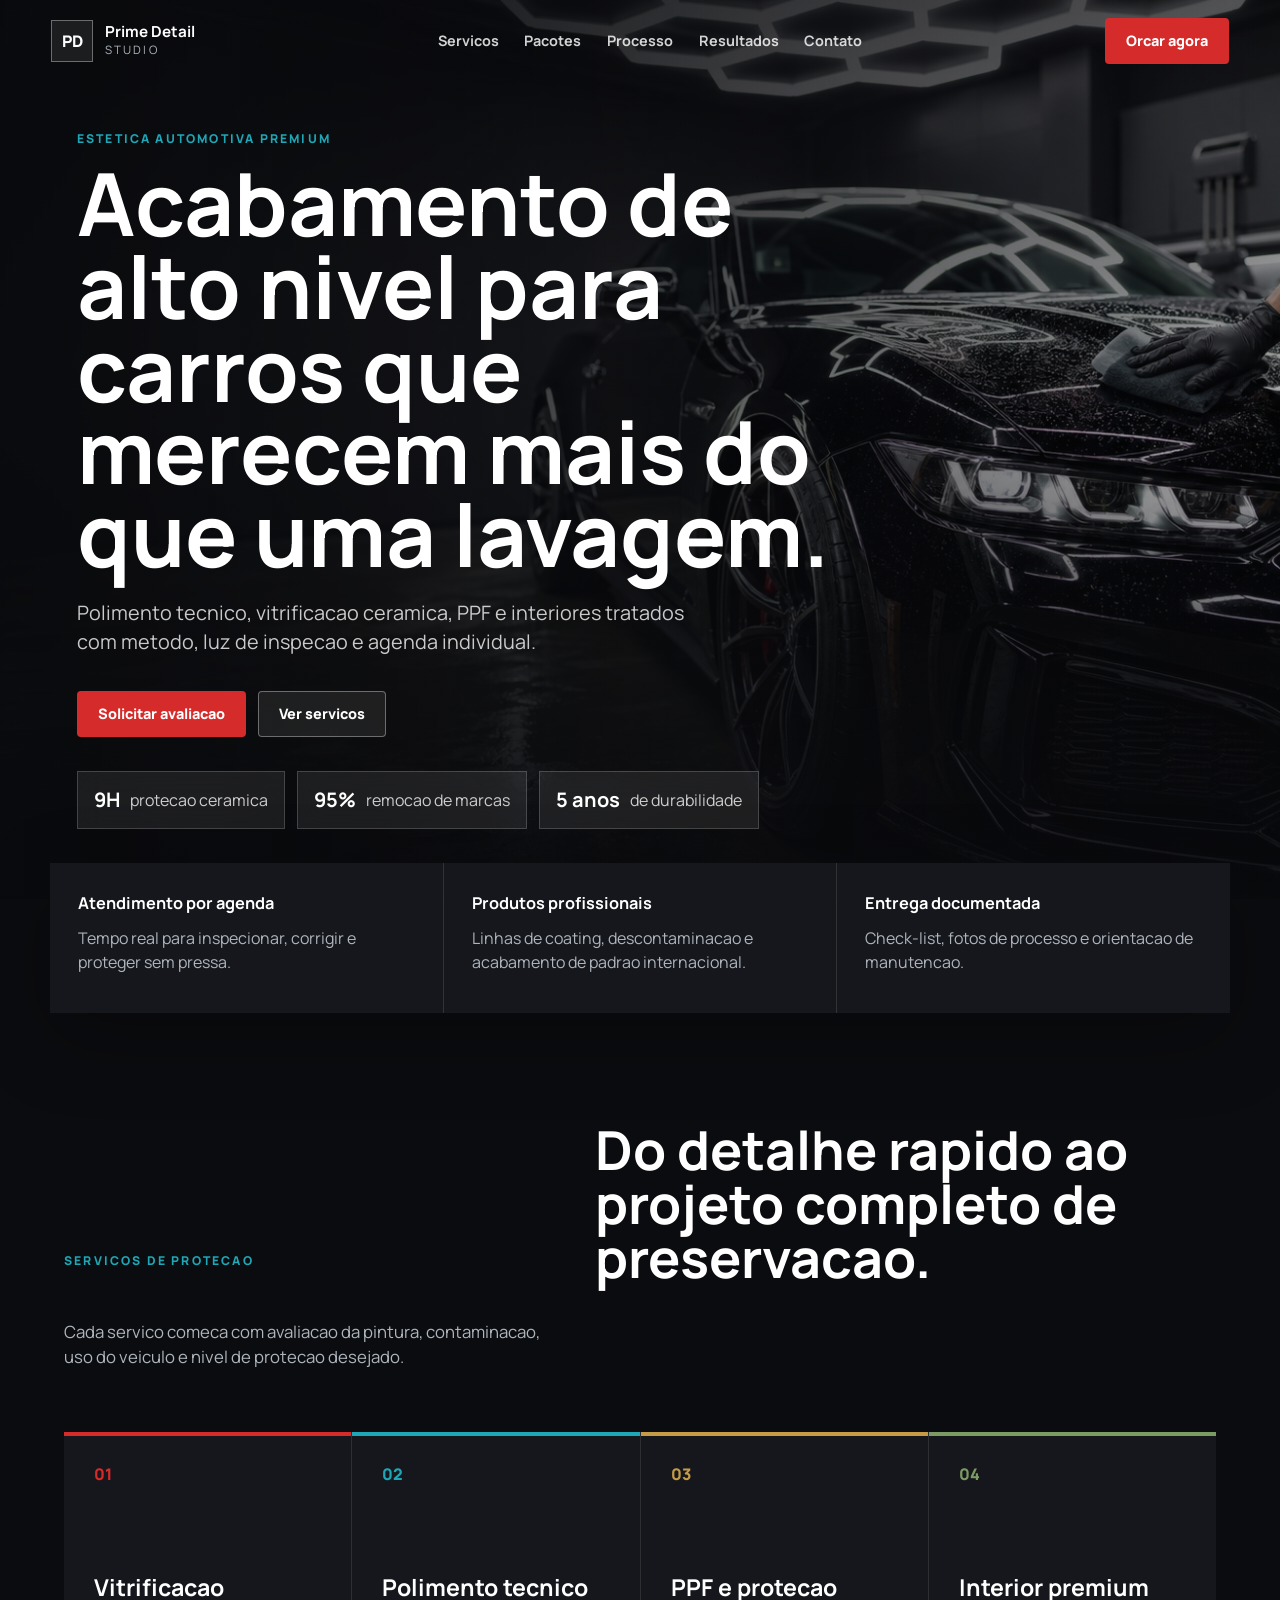
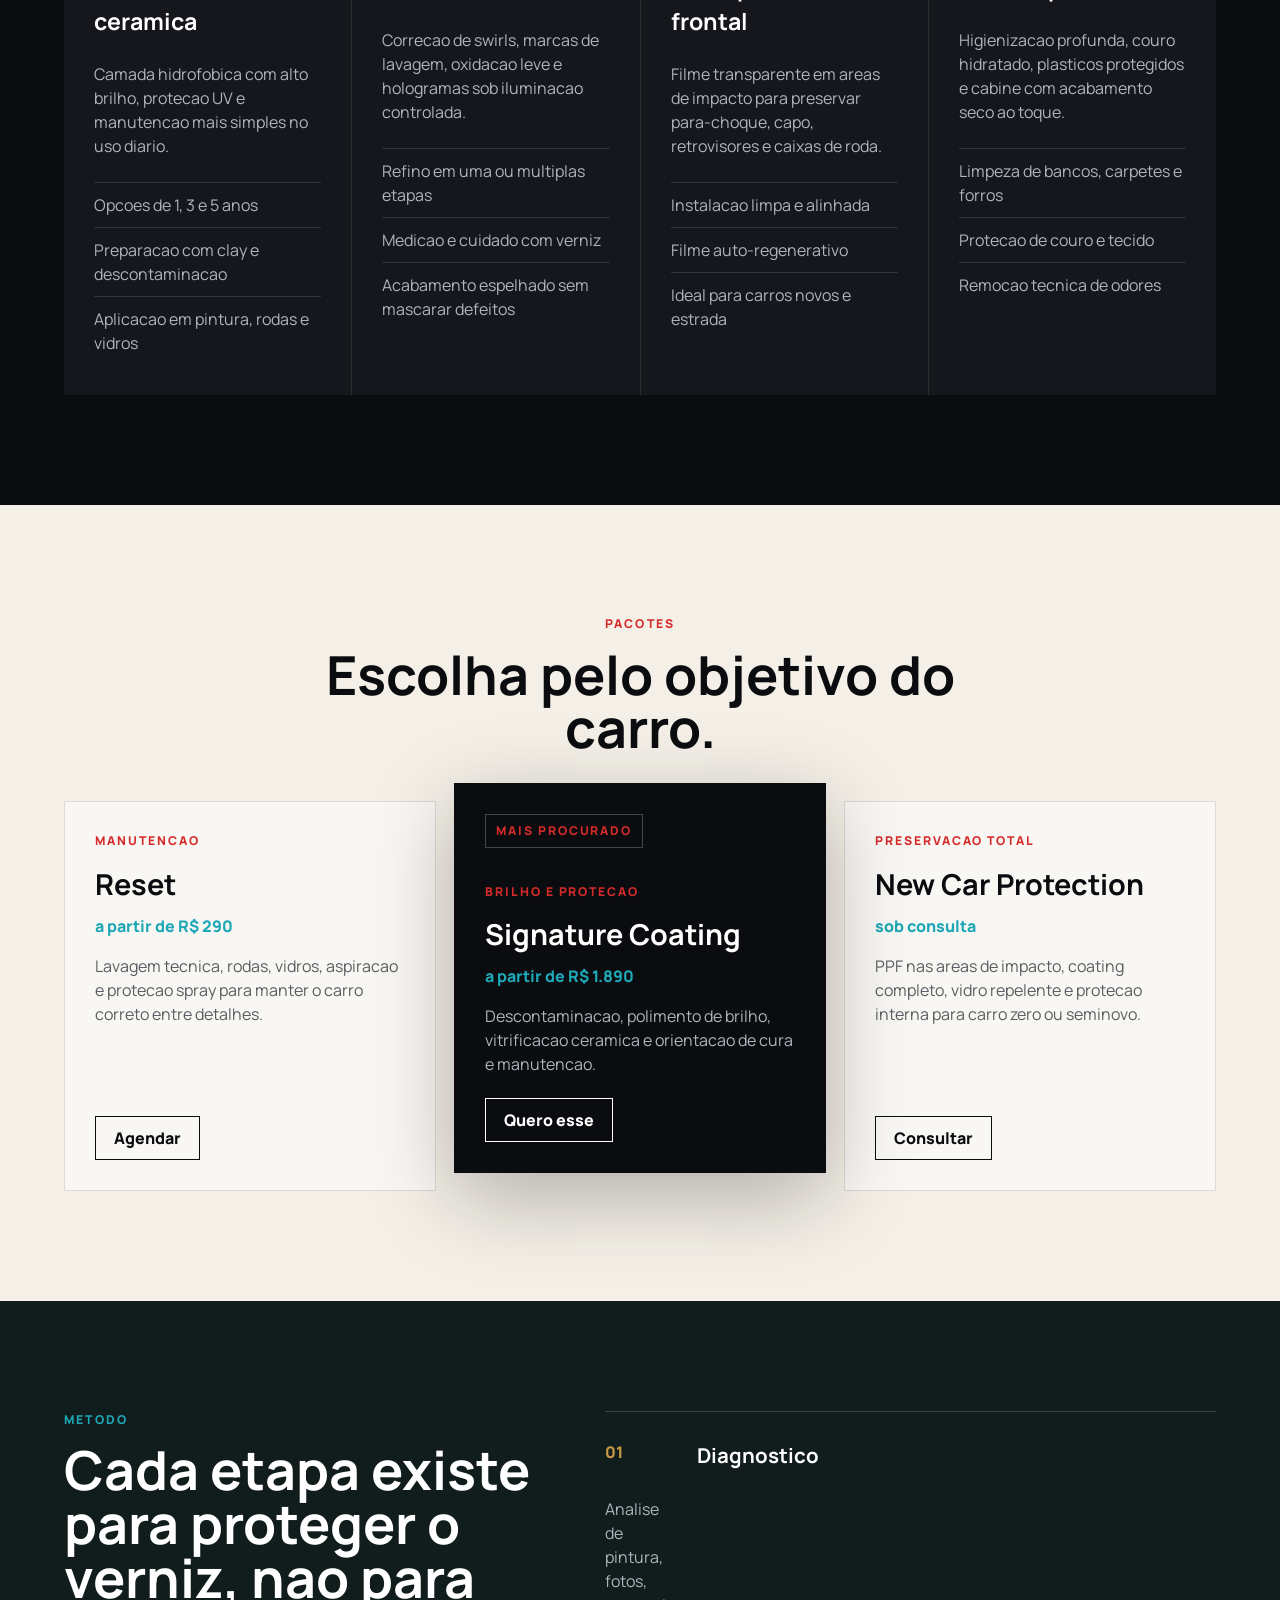
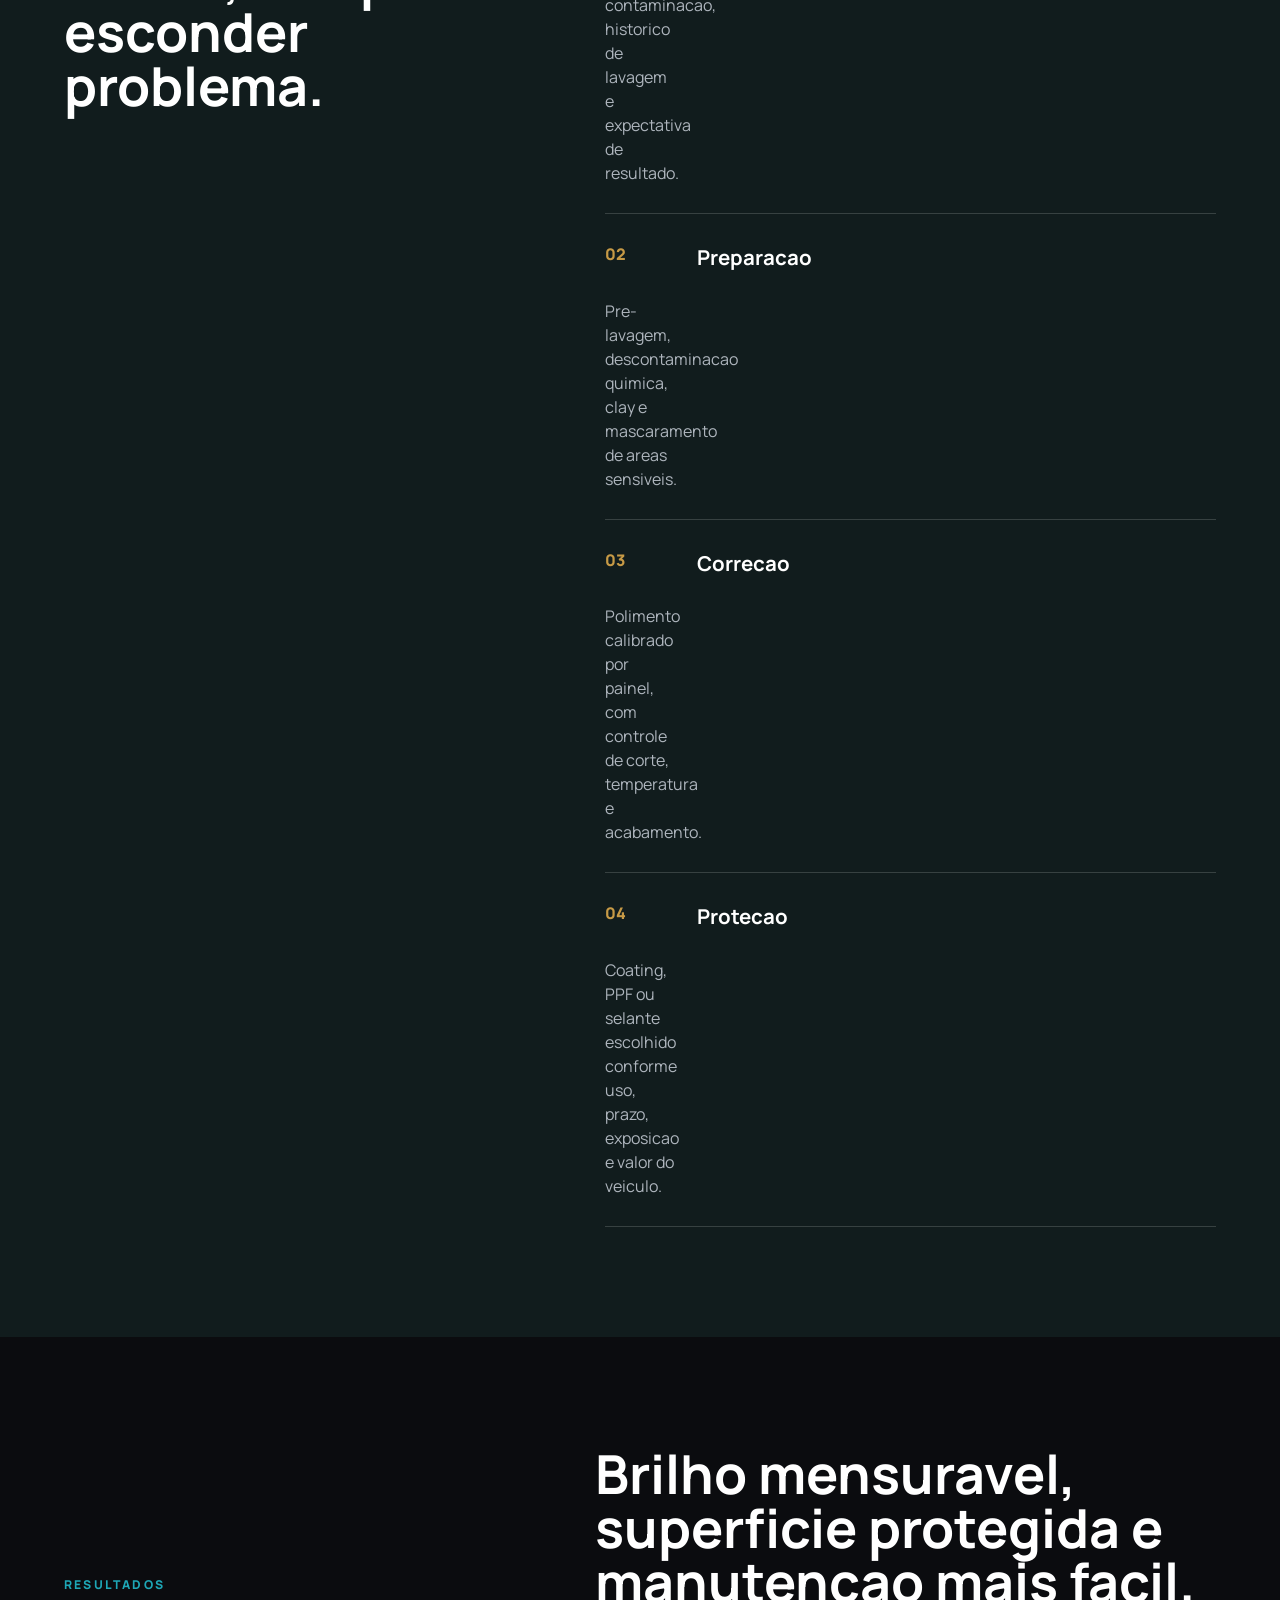
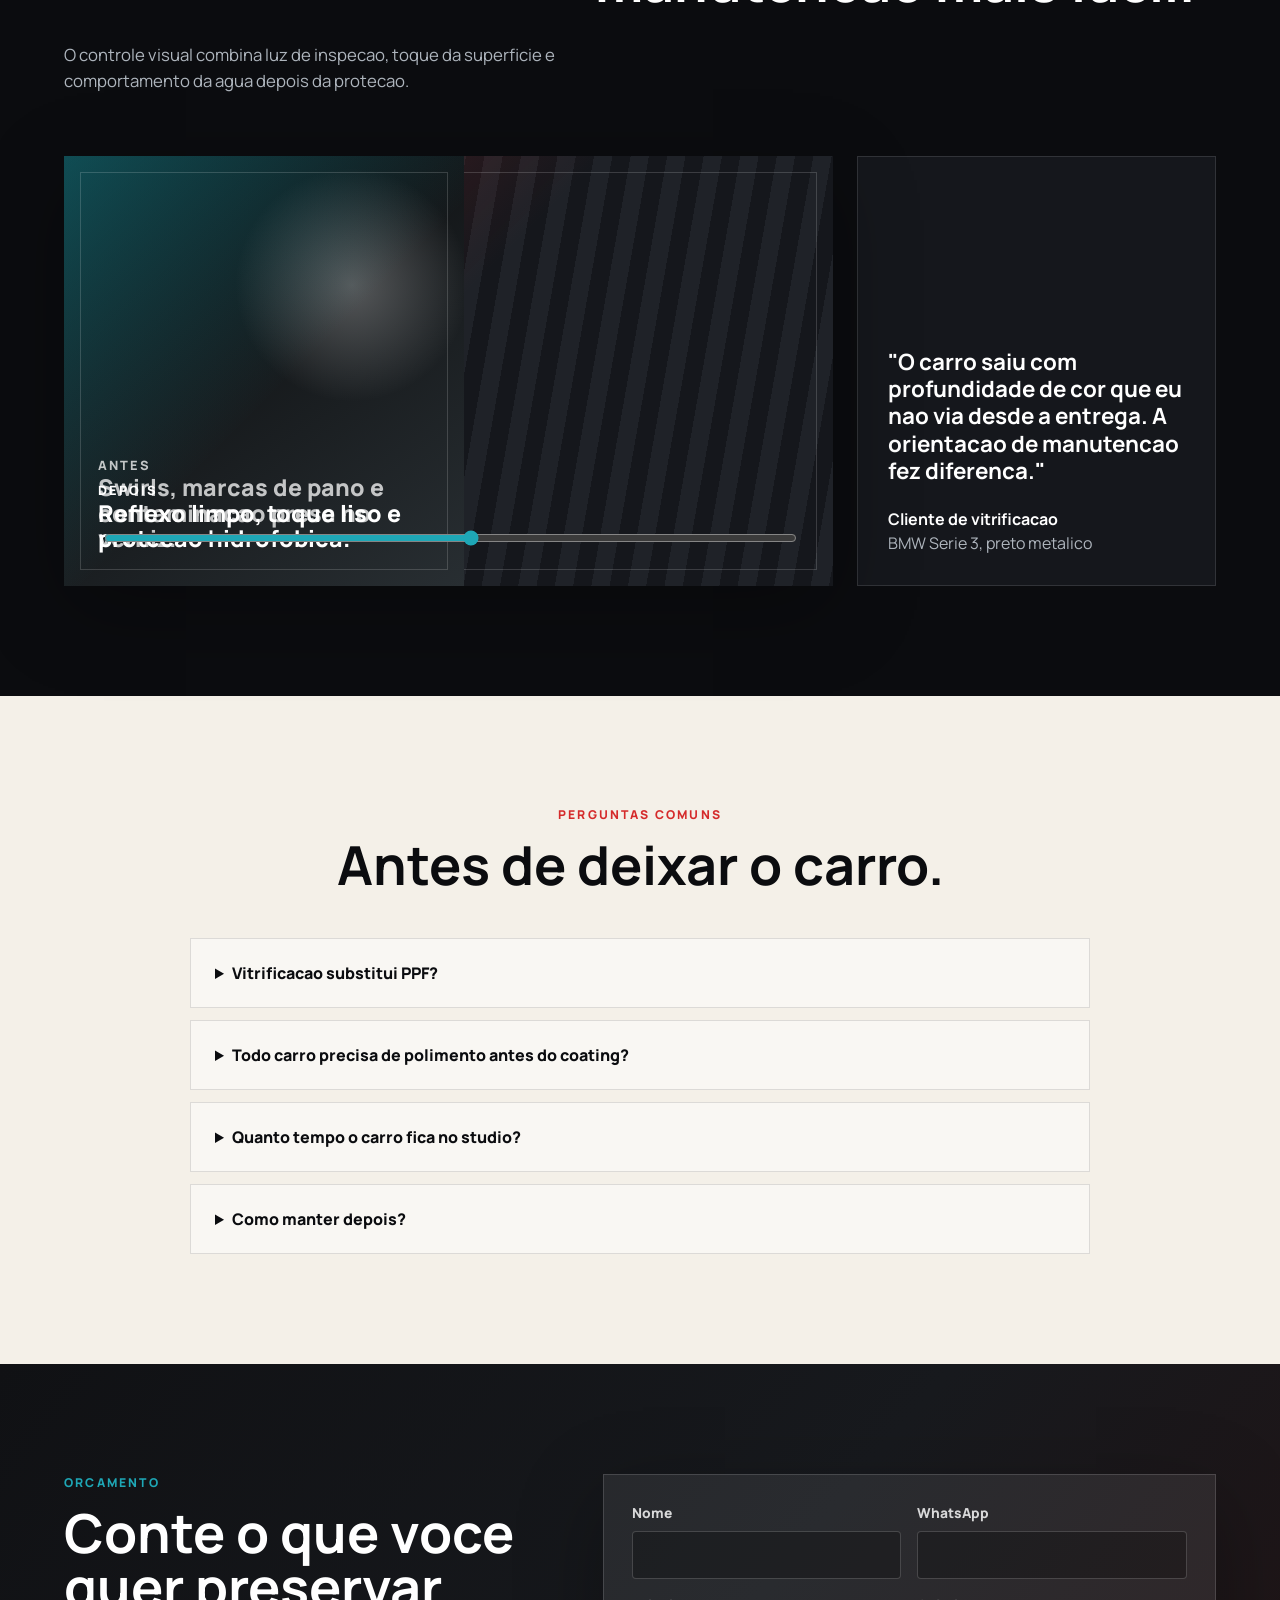
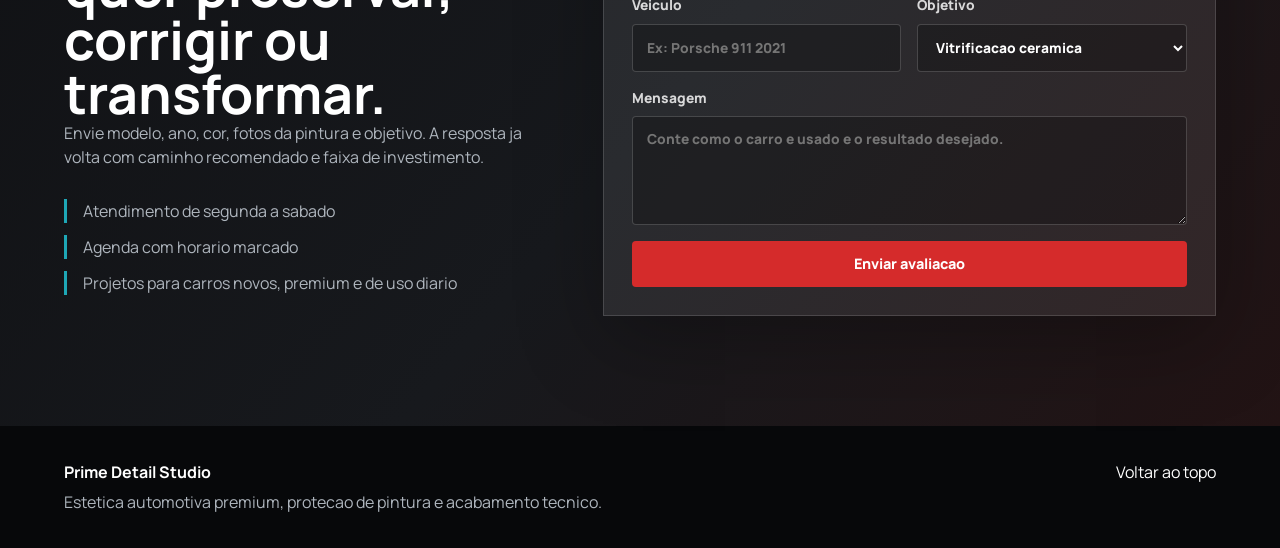
==== index.html @ e5cad7d8 "up" ====
<!doctype html>
<html lang="pt-BR">
  <head>
    <meta charset="utf-8">
    <meta name="viewport" content="width=device-width, initial-scale=1">
    <meta name="description" content="Studio premium de estetica automotiva com polimento tecnico, vitrificacao, PPF, higienizacao interna e manutencao para veiculos especiais.">
    <title>Prime Detail Studio | Estetica Automotiva Premium</title>
    <link rel="preconnect" href="https://fonts.googleapis.com">
    <link rel="preconnect" href="https://fonts.gstatic.com" crossorigin>
    <link href="https://fonts.googleapis.com/css2?family=Manrope:wght@400;500;600;700;800&display=swap" rel="stylesheet">
    <link rel="stylesheet" href="css/style.css">
  </head>
  <body>
    <header class="site-header" data-header>
      <a class="brand" href="#top" aria-label="Prime Detail Studio">
        <span class="brand-mark">PD</span>
        <span>
          <strong>Prime Detail</strong>
          <small>Studio</small>
        </span>
      </a>

      <button class="nav-toggle" type="button" aria-label="Abrir menu" aria-expanded="false" data-nav-toggle>
        <span></span>
        <span></span>
        <span></span>
      </button>

      <nav class="main-nav" data-nav>
        <a href="#servicos">Servicos</a>
        <a href="#pacotes">Pacotes</a>
        <a href="#processo">Processo</a>
        <a href="#resultados">Resultados</a>
        <a href="#contato">Contato</a>
      </nav>

      <a class="header-cta" href="https://wa.me/5500000000000?text=Quero%20um%20orcamento%20para%20estetica%20automotiva" target="_blank" rel="noreferrer">
        Orcar agora
      </a>
    </header>

    <main id="top">
      <section class="hero" aria-labelledby="hero-title">
        <img class="hero-image" src="assets/images/detailing-hero.png" alt="Coupe preto em estudio premium de estetica automotiva com luzes de inspecao">
        <div class="hero-overlay"></div>
        <div class="hero-content">
          <p class="eyebrow">Estetica automotiva premium</p>
          <h1 id="hero-title">Acabamento de alto nivel para carros que merecem mais do que uma lavagem.</h1>
          <p class="hero-copy">Polimento tecnico, vitrificacao ceramica, PPF e interiores tratados com metodo, luz de inspecao e agenda individual.</p>
          <div class="hero-actions">
            <a class="btn btn-primary" href="#contato">Solicitar avaliacao</a>
            <a class="btn btn-ghost" href="#servicos">Ver servicos</a>
          </div>
          <div class="hero-metrics" aria-label="Indicadores do studio">
            <span><strong>9H</strong> protecao ceramica</span>
            <span><strong>95%</strong> remocao de marcas</span>
            <span><strong>5 anos</strong> de durabilidade</span>
          </div>
        </div>
      </section>

      <section class="trust-band" aria-label="Diferenciais">
        <div class="trust-item">
          <strong>Atendimento por agenda</strong>
          <span>Tempo real para inspecionar, corrigir e proteger sem pressa.</span>
        </div>
        <div class="trust-item">
          <strong>Produtos profissionais</strong>
          <span>Linhas de coating, descontaminacao e acabamento de padrao internacional.</span>
        </div>
        <div class="trust-item">
          <strong>Entrega documentada</strong>
          <span>Check-list, fotos de processo e orientacao de manutencao.</span>
        </div>
      </section>

      <section class="section services" id="servicos">
        <div class="section-heading">
          <p class="eyebrow">Servicos de protecao</p>
          <h2>Do detalhe rapido ao projeto completo de preservacao.</h2>
          <p>Cada servico comeca com avaliacao da pintura, contaminacao, uso do veiculo e nivel de protecao desejado.</p>
        </div>

        <div class="service-grid">
          <article class="service-card accent-red">
            <span class="card-number">01</span>
            <h3>Vitrificacao ceramica</h3>
            <p>Camada hidrofobica com alto brilho, protecao UV e manutencao mais simples no uso diario.</p>
            <ul>
              <li>Opcoes de 1, 3 e 5 anos</li>
              <li>Preparacao com clay e descontaminacao</li>
              <li>Aplicacao em pintura, rodas e vidros</li>
            </ul>
          </article>

          <article class="service-card accent-cyan">
            <span class="card-number">02</span>
            <h3>Polimento tecnico</h3>
            <p>Correcao de swirls, marcas de lavagem, oxidacao leve e hologramas sob iluminacao controlada.</p>
            <ul>
              <li>Refino em uma ou multiplas etapas</li>
              <li>Medicao e cuidado com verniz</li>
              <li>Acabamento espelhado sem mascarar defeitos</li>
            </ul>
          </article>

          <article class="service-card accent-gold">
            <span class="card-number">03</span>
            <h3>PPF e protecao frontal</h3>
            <p>Filme transparente em areas de impacto para preservar para-choque, capo, retrovisores e caixas de roda.</p>
            <ul>
              <li>Instalacao limpa e alinhada</li>
              <li>Filme auto-regenerativo</li>
              <li>Ideal para carros novos e estrada</li>
            </ul>
          </article>

          <article class="service-card accent-ink">
            <span class="card-number">04</span>
            <h3>Interior premium</h3>
            <p>Higienizacao profunda, couro hidratado, plasticos protegidos e cabine com acabamento seco ao toque.</p>
            <ul>
              <li>Limpeza de bancos, carpetes e forros</li>
              <li>Protecao de couro e tecido</li>
              <li>Remocao tecnica de odores</li>
            </ul>
          </article>
        </div>
      </section>

      <section class="section packages" id="pacotes">
        <div class="section-heading compact">
          <p class="eyebrow">Pacotes</p>
          <h2>Escolha pelo objetivo do carro.</h2>
        </div>

        <div class="package-grid">
          <article class="package-card">
            <div>
              <p class="package-kicker">Manutencao</p>
              <h3>Reset</h3>
              <p class="price">a partir de R$ 290</p>
              <p>Lavagem tecnica, rodas, vidros, aspiracao e protecao spray para manter o carro correto entre detalhes.</p>
            </div>
            <a href="#contato">Agendar</a>
          </article>

          <article class="package-card featured">
            <div class="badge">Mais procurado</div>
            <div>
              <p class="package-kicker">Brilho e protecao</p>
              <h3>Signature Coating</h3>
              <p class="price">a partir de R$ 1.890</p>
              <p>Descontaminacao, polimento de brilho, vitrificacao ceramica e orientacao de cura e manutencao.</p>
            </div>
            <a href="#contato">Quero esse</a>
          </article>

          <article class="package-card">
            <div>
              <p class="package-kicker">Preservacao total</p>
              <h3>New Car Protection</h3>
              <p class="price">sob consulta</p>
              <p>PPF nas areas de impacto, coating completo, vidro repelente e protecao interna para carro zero ou seminovo.</p>
            </div>
            <a href="#contato">Consultar</a>
          </article>
        </div>
      </section>

      <section class="process" id="processo" aria-labelledby="process-title">
        <div class="process-intro">
          <p class="eyebrow">Metodo</p>
          <h2 id="process-title">Cada etapa existe para proteger o verniz, nao para esconder problema.</h2>
        </div>
        <ol class="process-list">
          <li>
            <span>01</span>
            <h3>Diagnostico</h3>
            <p>Analise de pintura, fotos, contaminacao, historico de lavagem e expectativa de resultado.</p>
          </li>
          <li>
            <span>02</span>
            <h3>Preparacao</h3>
            <p>Pre-lavagem, descontaminacao quimica, clay e mascaramento de areas sensiveis.</p>
          </li>
          <li>
            <span>03</span>
            <h3>Correcao</h3>
            <p>Polimento calibrado por painel, com controle de corte, temperatura e acabamento.</p>
          </li>
          <li>
            <span>04</span>
            <h3>Protecao</h3>
            <p>Coating, PPF ou selante escolhido conforme uso, prazo, exposicao e valor do veiculo.</p>
          </li>
        </ol>
      </section>

      <section class="section results" id="resultados">
        <div class="section-heading">
          <p class="eyebrow">Resultados</p>
          <h2>Brilho mensuravel, superficie protegida e manutencao mais facil.</h2>
          <p>O controle visual combina luz de inspecao, toque da superficie e comportamento da agua depois da protecao.</p>
        </div>

        <div class="result-layout">
          <div class="before-after" data-slider-wrap>
            <div class="before-side">
              <span>Antes</span>
              <p>Swirls, marcas de pano e contaminacao presa no verniz.</p>
            </div>
            <div class="after-side" data-after-side>
              <span>Depois</span>
              <p>Reflexo limpo, toque liso e protecao hidrofobica.</p>
            </div>
            <input class="comparison-slider" type="range" min="18" max="82" value="52" aria-label="Comparar antes e depois" data-slider>
          </div>

          <div class="testimonial-card">
            <p>"O carro saiu com profundidade de cor que eu nao via desde a entrega. A orientacao de manutencao fez diferenca."</p>
            <strong>Cliente de vitrificacao</strong>
            <span>BMW Serie 3, preto metalico</span>
          </div>
        </div>
      </section>

      <section class="section faq" aria-labelledby="faq-title">
        <div class="section-heading compact">
          <p class="eyebrow">Perguntas comuns</p>
          <h2 id="faq-title">Antes de deixar o carro.</h2>
        </div>
        <div class="faq-grid">
          <details>
            <summary>Vitrificacao substitui PPF?</summary>
            <p>Nao. Coating melhora brilho, hidrofobia e resistencia quimica. PPF protege melhor contra impacto de pedra e abrasao.</p>
          </details>
          <details>
            <summary>Todo carro precisa de polimento antes do coating?</summary>
            <p>Quase sempre precisa ao menos de refino, porque a protecao sela a superficie. A avaliacao define a intensidade correta.</p>
          </details>
          <details>
            <summary>Quanto tempo o carro fica no studio?</summary>
            <p>Servicos simples podem levar um dia. Projetos com correcao, coating e cura normalmente ficam de dois a quatro dias.</p>
          </details>
          <details>
            <summary>Como manter depois?</summary>
            <p>Use lavagem tecnica, shampoo pH neutro, toalhas adequadas e manutencoes periodicas. Entregamos uma rotina simples por escrito.</p>
          </details>
        </div>
      </section>

      <section class="contact" id="contato">
        <div class="contact-copy">
          <p class="eyebrow">Orcamento</p>
          <h2>Conte o que voce quer preservar, corrigir ou transformar.</h2>
          <p>Envie modelo, ano, cor, fotos da pintura e objetivo. A resposta ja volta com caminho recomendado e faixa de investimento.</p>
          <div class="contact-points">
            <span>Atendimento de segunda a sabado</span>
            <span>Agenda com horario marcado</span>
            <span>Projetos para carros novos, premium e de uso diario</span>
          </div>
        </div>

        <form class="contact-form" action="mailto:contato@primedetail.com.br" method="post" enctype="text/plain">
          <label>
            Nome
            <input type="text" name="nome" autocomplete="name" required>
          </label>
          <label>
            WhatsApp
            <input type="tel" name="whatsapp" autocomplete="tel" required>
          </label>
          <label>
            Veiculo
            <input type="text" name="veiculo" placeholder="Ex: Porsche 911 2021">
          </label>
          <label>
            Objetivo
            <select name="objetivo">
              <option>Vitrificacao ceramica</option>
              <option>Polimento tecnico</option>
              <option>PPF / protecao frontal</option>
              <option>Higienizacao interna</option>
              <option>Projeto completo</option>
            </select>
          </label>
          <label class="full">
            Mensagem
            <textarea name="mensagem" rows="4" placeholder="Conte como o carro e usado e o resultado desejado."></textarea>
          </label>
          <button class="btn btn-primary full" type="submit">Enviar avaliacao</button>
        </form>
      </section>
    </main>

    <footer class="site-footer">
      <div>
        <strong>Prime Detail Studio</strong>
        <p>Estetica automotiva premium, protecao de pintura e acabamento tecnico.</p>
      </div>
      <a href="#top">Voltar ao topo</a>
    </footer>

    <script src="js/main.js"></script>
  </body>
</html>
---- css/style.css ----
:root {
  --ink: #0b0c0f;
  --panel: #15171c;
  --panel-soft: #20242a;
  --paper: #f4f0e8;
  --white: #ffffff;
  --muted: #aeb5bd;
  --line: rgba(255, 255, 255, 0.16);
  --red: #d52b2b;
  --cyan: #1ea7b6;
  --gold: #c79a46;
  --green: #7c9a64;
  --shadow: 0 24px 80px rgba(0, 0, 0, 0.28);
  --max: 1180px;
}

* {
  box-sizing: border-box;
}

html {
  scroll-behavior: smooth;
}

body {
  margin: 0;
  font-family: "Manrope", Arial, sans-serif;
  background: var(--ink);
  color: var(--white);
  line-height: 1.5;
}

body.menu-open {
  overflow: hidden;
}

img {
  display: block;
  max-width: 100%;
}

a {
  color: inherit;
  text-decoration: none;
}

button,
input,
textarea,
select {
  font: inherit;
}

.site-header {
  position: fixed;
  top: 0;
  left: 0;
  z-index: 20;
  width: 100%;
  min-height: 76px;
  display: grid;
  grid-template-columns: auto 1fr auto;
  align-items: center;
  gap: 28px;
  padding: 18px clamp(18px, 4vw, 52px);
  color: var(--white);
  transition: background 0.2s ease, box-shadow 0.2s ease, min-height 0.2s ease;
}

.site-header.is-scrolled {
  min-height: 66px;
  background: rgba(11, 12, 15, 0.9);
  box-shadow: 0 10px 40px rgba(0, 0, 0, 0.2);
  backdrop-filter: blur(18px);
}

.brand {
  display: inline-flex;
  align-items: center;
  gap: 12px;
  min-width: max-content;
}

.brand-mark {
  width: 42px;
  height: 42px;
  display: grid;
  place-items: center;
  border: 1px solid rgba(255, 255, 255, 0.35);
  background: rgba(255, 255, 255, 0.08);
  color: var(--white);
  font-weight: 800;
}

.brand strong,
.brand small {
  display: block;
}

.brand strong {
  font-size: 0.95rem;
  line-height: 1.1;
}

.brand small {
  color: var(--muted);
  font-size: 0.72rem;
  text-transform: uppercase;
  letter-spacing: 0.18em;
}

.main-nav {
  justify-self: center;
  display: flex;
  align-items: center;
  gap: clamp(16px, 2vw, 30px);
  color: rgba(255, 255, 255, 0.82);
  font-size: 0.9rem;
  font-weight: 700;
}

.main-nav a,
.site-footer a {
  transition: color 0.2s ease;
}

.main-nav a:hover,
.site-footer a:hover {
  color: var(--cyan);
}

.header-cta,
.btn {
  display: inline-flex;
  align-items: center;
  justify-content: center;
  min-height: 46px;
  padding: 0 20px;
  border: 1px solid transparent;
  border-radius: 4px;
  font-size: 0.9rem;
  font-weight: 800;
  cursor: pointer;
  transition: transform 0.2s ease, background 0.2s ease, border-color 0.2s ease;
}

.header-cta {
  color: var(--white);
  background: var(--red);
}

.btn-primary {
  color: var(--white);
  background: var(--red);
}

.btn-ghost {
  color: var(--white);
  border-color: rgba(255, 255, 255, 0.35);
  background: rgba(255, 255, 255, 0.08);
}

.header-cta:hover,
.btn:hover {
  transform: translateY(-2px);
}

.nav-toggle {
  display: none;
  justify-self: end;
  width: 44px;
  height: 44px;
  border: 1px solid rgba(255, 255, 255, 0.25);
  border-radius: 4px;
  background: rgba(255, 255, 255, 0.08);
}

.nav-toggle span {
  display: block;
  width: 20px;
  height: 2px;
  margin: 5px auto;
  background: var(--white);
}

.hero {
  position: relative;
  min-height: 94vh;
  display: flex;
  align-items: flex-end;
  overflow: hidden;
  padding: 130px clamp(20px, 6vw, 80px) 70px;
}

.hero-image,
.hero-overlay {
  position: absolute;
  inset: 0;
}

.hero-image {
  width: 100%;
  height: 100%;
  object-fit: cover;
}

.hero-overlay {
  background:
    linear-gradient(90deg, rgba(9, 10, 13, 0.94) 0%, rgba(9, 10, 13, 0.72) 42%, rgba(9, 10, 13, 0.2) 100%),
    linear-gradient(180deg, rgba(9, 10, 13, 0.62) 0%, rgba(9, 10, 13, 0.12) 48%, rgba(9, 10, 13, 0.98) 100%);
}

.hero-content {
  position: relative;
  z-index: 1;
  width: min(760px, 100%);
}

.eyebrow {
  margin: 0 0 14px;
  color: var(--cyan);
  font-size: 0.76rem;
  font-weight: 800;
  letter-spacing: 0.18em;
  text-transform: uppercase;
}

h1,
h2,
h3,
p {
  margin-top: 0;
}

h1 {
  max-width: 780px;
  margin-bottom: 22px;
  font-size: clamp(2.55rem, 6.8vw, 6.5rem);
  line-height: 0.95;
  letter-spacing: 0;
}

.hero-copy {
  max-width: 620px;
  color: rgba(255, 255, 255, 0.78);
  font-size: clamp(1rem, 1.55vw, 1.24rem);
}

.hero-actions {
  display: flex;
  flex-wrap: wrap;
  gap: 12px;
  margin: 34px 0;
}

.hero-metrics {
  display: flex;
  flex-wrap: wrap;
  gap: 12px;
}

.hero-metrics span {
  min-height: 58px;
  display: inline-flex;
  align-items: center;
  gap: 10px;
  padding: 12px 16px;
  border: 1px solid rgba(255, 255, 255, 0.18);
  background: rgba(255, 255, 255, 0.08);
  color: rgba(255, 255, 255, 0.78);
  backdrop-filter: blur(14px);
}

.hero-metrics strong {
  color: var(--white);
  font-size: 1.25rem;
}

.trust-band {
  width: min(var(--max), calc(100% - 40px));
  display: grid;
  grid-template-columns: repeat(3, 1fr);
  gap: 1px;
  margin: -36px auto 0;
  position: relative;
  z-index: 2;
  overflow: hidden;
  background: rgba(255, 255, 255, 0.16);
  box-shadow: var(--shadow);
}

.trust-item {
  min-height: 150px;
  padding: 28px;
  background: var(--panel);
}

.trust-item strong {
  display: block;
  margin-bottom: 10px;
  font-size: 1.02rem;
}

.trust-item span {
  color: var(--muted);
}

.section {
  padding: 110px clamp(20px, 5vw, 64px);
}

.section-heading {
  max-width: var(--max);
  margin: 0 auto 46px;
  display: grid;
  grid-template-columns: minmax(260px, 0.8fr) minmax(280px, 1fr);
  gap: 34px;
  align-items: end;
}

.section-heading.compact {
  display: block;
  max-width: 780px;
  margin-left: auto;
  margin-right: auto;
  text-align: center;
}

.section-heading h2,
.process-intro h2,
.contact-copy h2 {
  margin-bottom: 0;
  font-size: clamp(2rem, 4.2vw, 4.5rem);
  line-height: 1;
  letter-spacing: 0;
}

.section-heading p:not(.eyebrow) {
  color: var(--muted);
  font-size: 1.05rem;
}

.services {
  background: var(--ink);
}

.service-grid {
  width: min(var(--max), 100%);
  display: grid;
  grid-template-columns: repeat(4, 1fr);
  gap: 1px;
  margin: 0 auto;
  background: rgba(255, 255, 255, 0.14);
}

.service-card {
  min-height: 440px;
  padding: 30px;
  background: var(--panel);
  position: relative;
  overflow: hidden;
}

.service-card::before {
  content: "";
  position: absolute;
  inset: 0 0 auto;
  height: 4px;
  background: var(--accent);
}

.accent-red {
  --accent: var(--red);
}

.accent-cyan {
  --accent: var(--cyan);
}

.accent-gold {
  --accent: var(--gold);
}

.accent-ink {
  --accent: var(--green);
}

.card-number {
  display: block;
  margin-bottom: 84px;
  color: var(--accent);
  font-weight: 800;
}

.service-card h3 {
  font-size: 1.45rem;
}

.service-card p,
.service-card li {
  color: var(--muted);
}

.service-card ul {
  margin: 24px 0 0;
  padding: 0;
  list-style: none;
}

.service-card li {
  padding: 10px 0;
  border-top: 1px solid rgba(255, 255, 255, 0.12);
}

.packages,
.faq {
  background: var(--paper);
  color: var(--ink);
}

.packages .eyebrow,
.faq .eyebrow {
  color: var(--red);
}

.package-grid {
  width: min(var(--max), 100%);
  display: grid;
  grid-template-columns: repeat(3, 1fr);
  gap: 18px;
  margin: 0 auto;
}

.package-card {
  min-height: 390px;
  display: flex;
  flex-direction: column;
  justify-content: space-between;
  padding: 30px;
  border: 1px solid rgba(11, 12, 15, 0.12);
  background: rgba(255, 255, 255, 0.45);
}

.package-card.featured {
  background: var(--ink);
  color: var(--white);
  box-shadow: var(--shadow);
  transform: translateY(-18px);
}

.package-kicker,
.badge {
  color: var(--red);
  font-size: 0.76rem;
  font-weight: 800;
  letter-spacing: 0.16em;
  text-transform: uppercase;
}

.badge {
  width: max-content;
  margin-bottom: 28px;
  padding: 7px 10px;
  border: 1px solid rgba(255, 255, 255, 0.24);
}

.package-card h3 {
  margin-bottom: 8px;
  font-size: 1.8rem;
}

.price {
  color: var(--cyan);
  font-weight: 800;
}

.package-card p:not(.price, .package-kicker) {
  color: #5a5d61;
}

.package-card.featured p:not(.price, .package-kicker) {
  color: var(--muted);
}

.package-card a {
  display: inline-flex;
  align-items: center;
  width: max-content;
  min-height: 44px;
  padding: 0 18px;
  border: 1px solid currentColor;
  font-weight: 800;
}

.process {
  display: grid;
  grid-template-columns: 0.8fr 1fr;
  gap: 52px;
  padding: 110px clamp(20px, 5vw, 64px);
  background: #111c1d;
}

.process-intro {
  max-width: 520px;
  justify-self: end;
}

.process-list {
  max-width: 660px;
  margin: 0;
  padding: 0;
  list-style: none;
  border-top: 1px solid rgba(255, 255, 255, 0.16);
}

.process-list li {
  display: grid;
  grid-template-columns: 72px 1fr;
  gap: 20px;
  padding: 28px 0;
  border-bottom: 1px solid rgba(255, 255, 255, 0.16);
}

.process-list span {
  color: var(--gold);
  font-weight: 800;
}

.process-list h3 {
  margin-bottom: 6px;
  font-size: 1.28rem;
}

.process-list p {
  margin-bottom: 0;
  color: var(--muted);
}

.results {
  background: var(--ink);
}

.result-layout {
  width: min(var(--max), 100%);
  display: grid;
  grid-template-columns: 1.5fr 0.7fr;
  gap: 24px;
  margin: 0 auto;
}

.before-after {
  position: relative;
  min-height: 430px;
  overflow: hidden;
  background:
    linear-gradient(135deg, rgba(213, 43, 43, 0.36), transparent 45%),
    repeating-linear-gradient(100deg, #15171c 0 18px, #1f2228 18px 36px);
  box-shadow: var(--shadow);
}

.before-side,
.after-side {
  position: absolute;
  inset: 0;
  display: flex;
  flex-direction: column;
  justify-content: flex-end;
  padding: 34px;
}

.before-side {
  color: rgba(255, 255, 255, 0.74);
}

.after-side {
  width: 52%;
  overflow: hidden;
  background:
    linear-gradient(135deg, rgba(30, 167, 182, 0.44), transparent 54%),
    radial-gradient(circle at 72% 30%, rgba(255, 255, 255, 0.28), transparent 28%),
    linear-gradient(145deg, #050607, #282e32);
  color: var(--white);
}

.before-side::before,
.after-side::before {
  content: "";
  position: absolute;
  inset: 16px;
  border: 1px solid rgba(255, 255, 255, 0.16);
  pointer-events: none;
}

.before-side span,
.after-side span {
  position: relative;
  z-index: 1;
  font-size: 0.8rem;
  font-weight: 800;
  letter-spacing: 0.16em;
  text-transform: uppercase;
}

.before-side p,
.after-side p {
  position: relative;
  z-index: 1;
  max-width: 310px;
  margin-bottom: 0;
  font-size: 1.45rem;
  font-weight: 800;
  line-height: 1.1;
}

.comparison-slider {
  position: absolute;
  left: 5%;
  bottom: 22px;
  z-index: 3;
  width: 90%;
  accent-color: var(--cyan);
}

.testimonial-card {
  display: flex;
  flex-direction: column;
  justify-content: flex-end;
  min-height: 430px;
  padding: 30px;
  background: var(--panel);
  border: 1px solid rgba(255, 255, 255, 0.12);
}

.testimonial-card p {
  font-size: 1.4rem;
  font-weight: 700;
  line-height: 1.22;
}

.testimonial-card span {
  color: var(--muted);
}

.faq-grid {
  width: min(900px, 100%);
  display: grid;
  gap: 12px;
  margin: 0 auto;
}

details {
  border: 1px solid rgba(11, 12, 15, 0.12);
  background: rgba(255, 255, 255, 0.5);
}

summary {
  padding: 22px 24px;
  font-weight: 800;
  cursor: pointer;
}

details p {
  margin: 0;
  padding: 0 24px 24px;
  color: #5a5d61;
}

.contact {
  display: grid;
  grid-template-columns: 0.8fr 1fr;
  gap: 48px;
  padding: 110px clamp(20px, 5vw, 64px);
  background: linear-gradient(130deg, #101114, #17191d 52%, #221314);
}

.contact-copy {
  max-width: 560px;
  justify-self: end;
}

.contact-copy p:not(.eyebrow),
.contact-points {
  color: var(--muted);
}

.contact-points {
  display: grid;
  gap: 12px;
  margin-top: 30px;
}

.contact-points span {
  padding-left: 16px;
  border-left: 3px solid var(--cyan);
}

.contact-form {
  max-width: 700px;
  display: grid;
  grid-template-columns: repeat(2, 1fr);
  gap: 16px;
  padding: 28px;
  background: rgba(255, 255, 255, 0.08);
  border: 1px solid rgba(255, 255, 255, 0.14);
  box-shadow: var(--shadow);
}

label {
  display: grid;
  gap: 8px;
  color: rgba(255, 255, 255, 0.82);
  font-size: 0.86rem;
  font-weight: 800;
}

.full {
  grid-column: 1 / -1;
}

input,
textarea,
select {
  width: 100%;
  min-height: 48px;
  border: 1px solid rgba(255, 255, 255, 0.18);
  border-radius: 4px;
  padding: 12px 14px;
  background: rgba(0, 0, 0, 0.26);
  color: var(--white);
  outline: none;
}

textarea {
  resize: vertical;
}

input:focus,
textarea:focus,
select:focus {
  border-color: var(--cyan);
}

select option {
  background: var(--ink);
}

.site-footer {
  display: flex;
  justify-content: space-between;
  gap: 24px;
  padding: 34px clamp(20px, 5vw, 64px);
  background: #07080a;
  color: var(--muted);
}

.site-footer strong,
.site-footer a {
  color: var(--white);
}

.site-footer p {
  margin: 6px 0 0;
}

@media (max-width: 980px) {
  .site-header {
    grid-template-columns: auto auto;
  }

  .header-cta {
    display: none;
  }

  .nav-toggle {
    display: block;
  }

  .main-nav {
    position: fixed;
    inset: 76px 16px auto;
    display: none;
    grid-column: 1 / -1;
    flex-direction: column;
    align-items: stretch;
    gap: 0;
    padding: 10px;
    background: rgba(11, 12, 15, 0.96);
    border: 1px solid rgba(255, 255, 255, 0.14);
    box-shadow: var(--shadow);
  }

  .main-nav.is-open {
    display: flex;
  }

  .main-nav a {
    padding: 16px;
    border-bottom: 1px solid rgba(255, 255, 255, 0.1);
  }

  .main-nav a:last-child {
    border-bottom: 0;
  }

  .trust-band,
  .service-grid,
  .package-grid,
  .result-layout,
  .contact,
  .process,
  .section-heading {
    grid-template-columns: 1fr;
  }

  .service-grid,
  .package-grid {
    gap: 14px;
    background: transparent;
  }

  .package-card.featured {
    transform: none;
  }

  .process-intro,
  .contact-copy {
    justify-self: start;
  }
}

@media (max-width: 640px) {
  .site-header {
    min-height: 68px;
    padding: 12px 16px;
  }

  .hero {
    min-height: 92vh;
    padding: 112px 20px 54px;
  }

  .hero-overlay {
    background:
      linear-gradient(90deg, rgba(9, 10, 13, 0.96), rgba(9, 10, 13, 0.58)),
      linear-gradient(180deg, rgba(9, 10, 13, 0.46), rgba(9, 10, 13, 0.98));
  }

  .hero-actions,
  .hero-metrics {
    display: grid;
  }

  .btn,
  .hero-metrics span {
    width: 100%;
  }

  .trust-band {
    width: 100%;
    margin-top: 0;
  }

  .section,
  .process,
  .contact {
    padding-top: 74px;
    padding-bottom: 74px;
  }

  .service-card,
  .package-card,
  .testimonial-card {
    min-height: auto;
  }

  .card-number {
    margin-bottom: 42px;
  }

  .before-after {
    min-height: 360px;
  }

  .before-side p,
  .after-side p {
    font-size: 1.15rem;
  }

  .contact-form {
    grid-template-columns: 1fr;
    padding: 20px;
  }

  .site-footer {
    display: grid;
  }
}
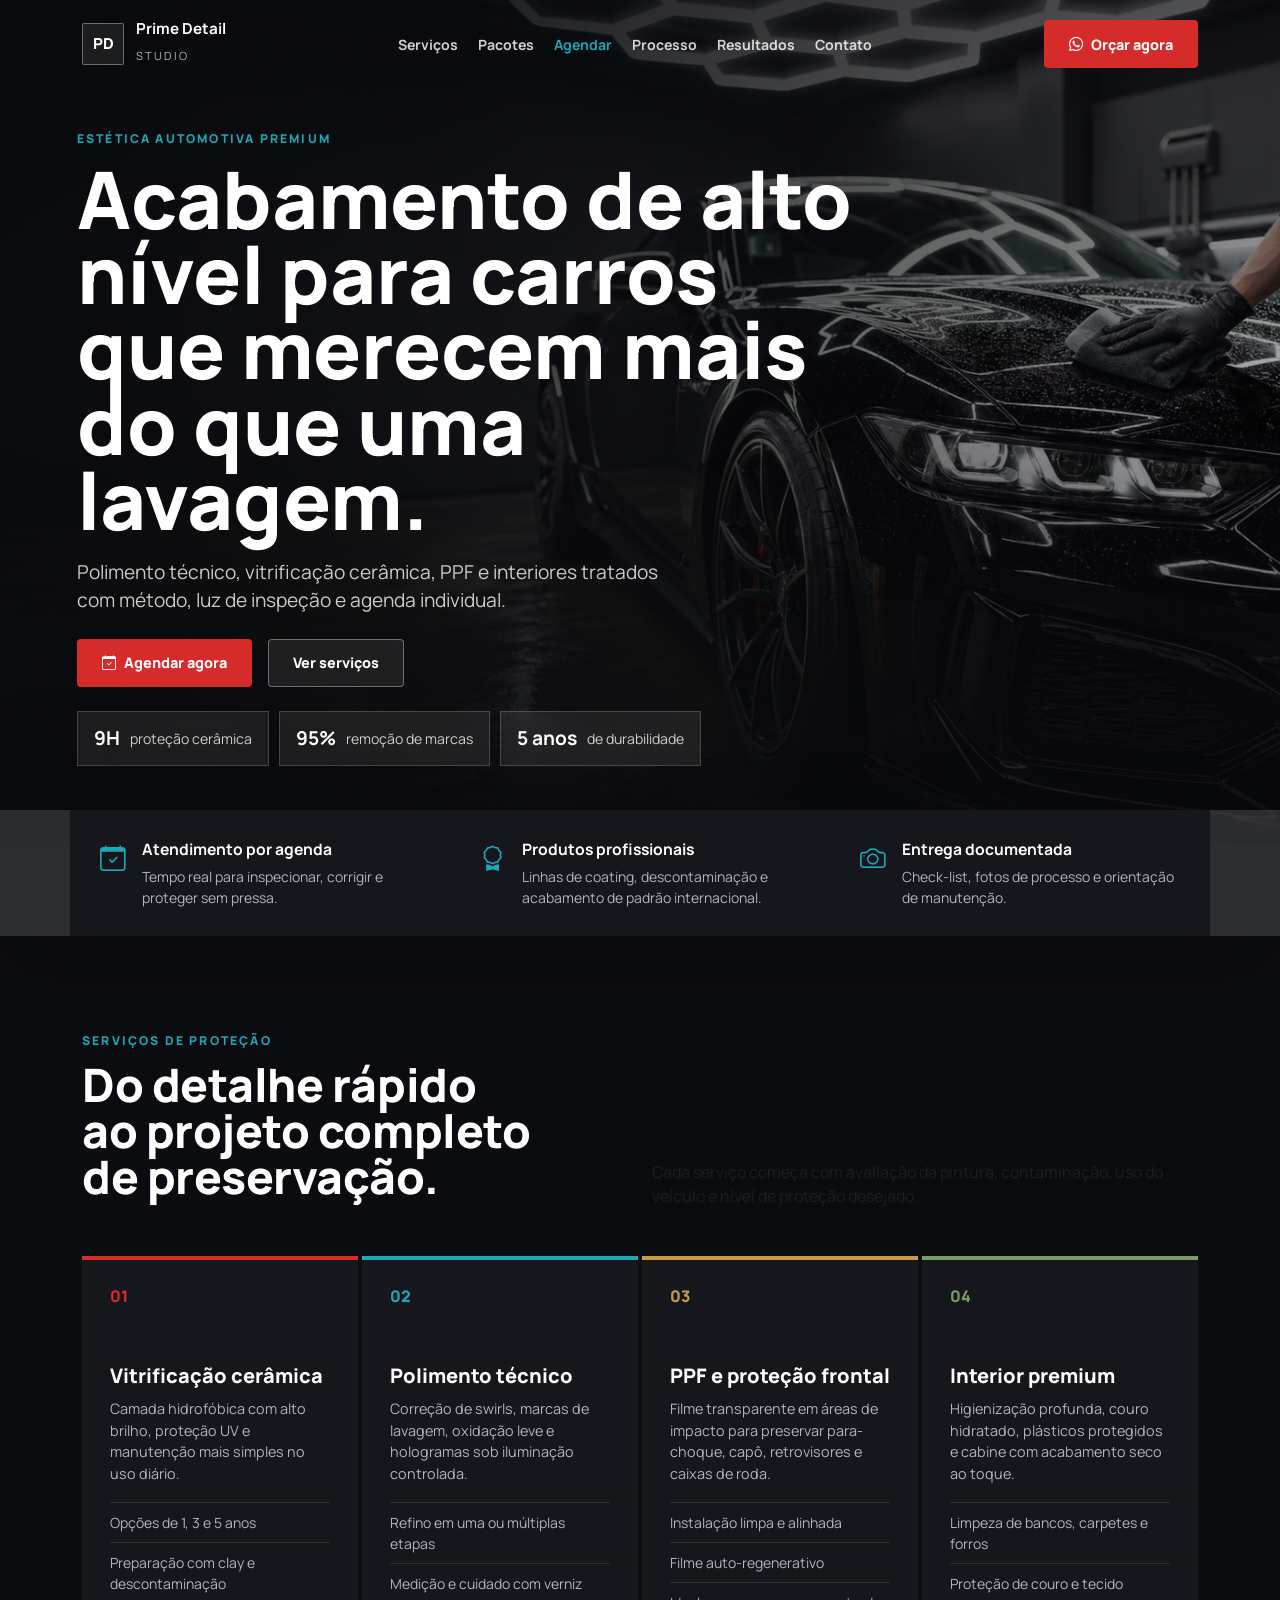
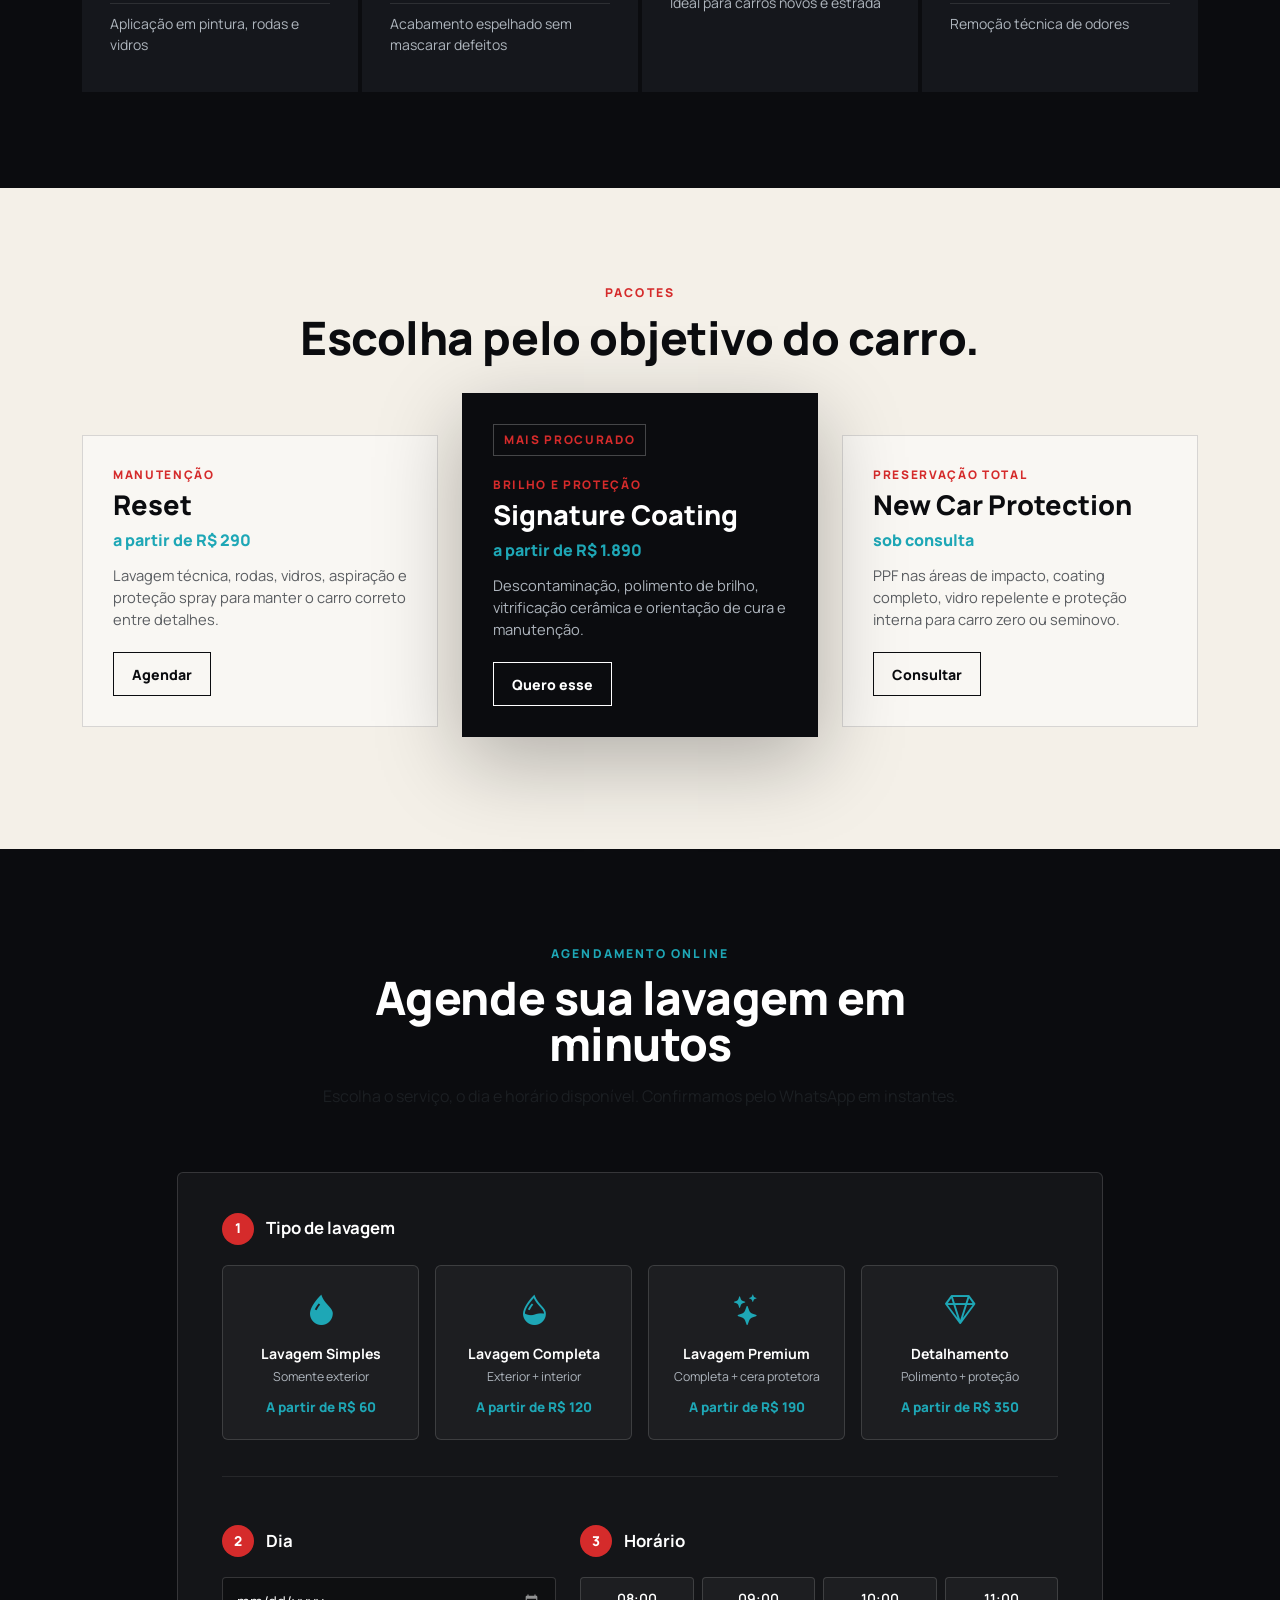
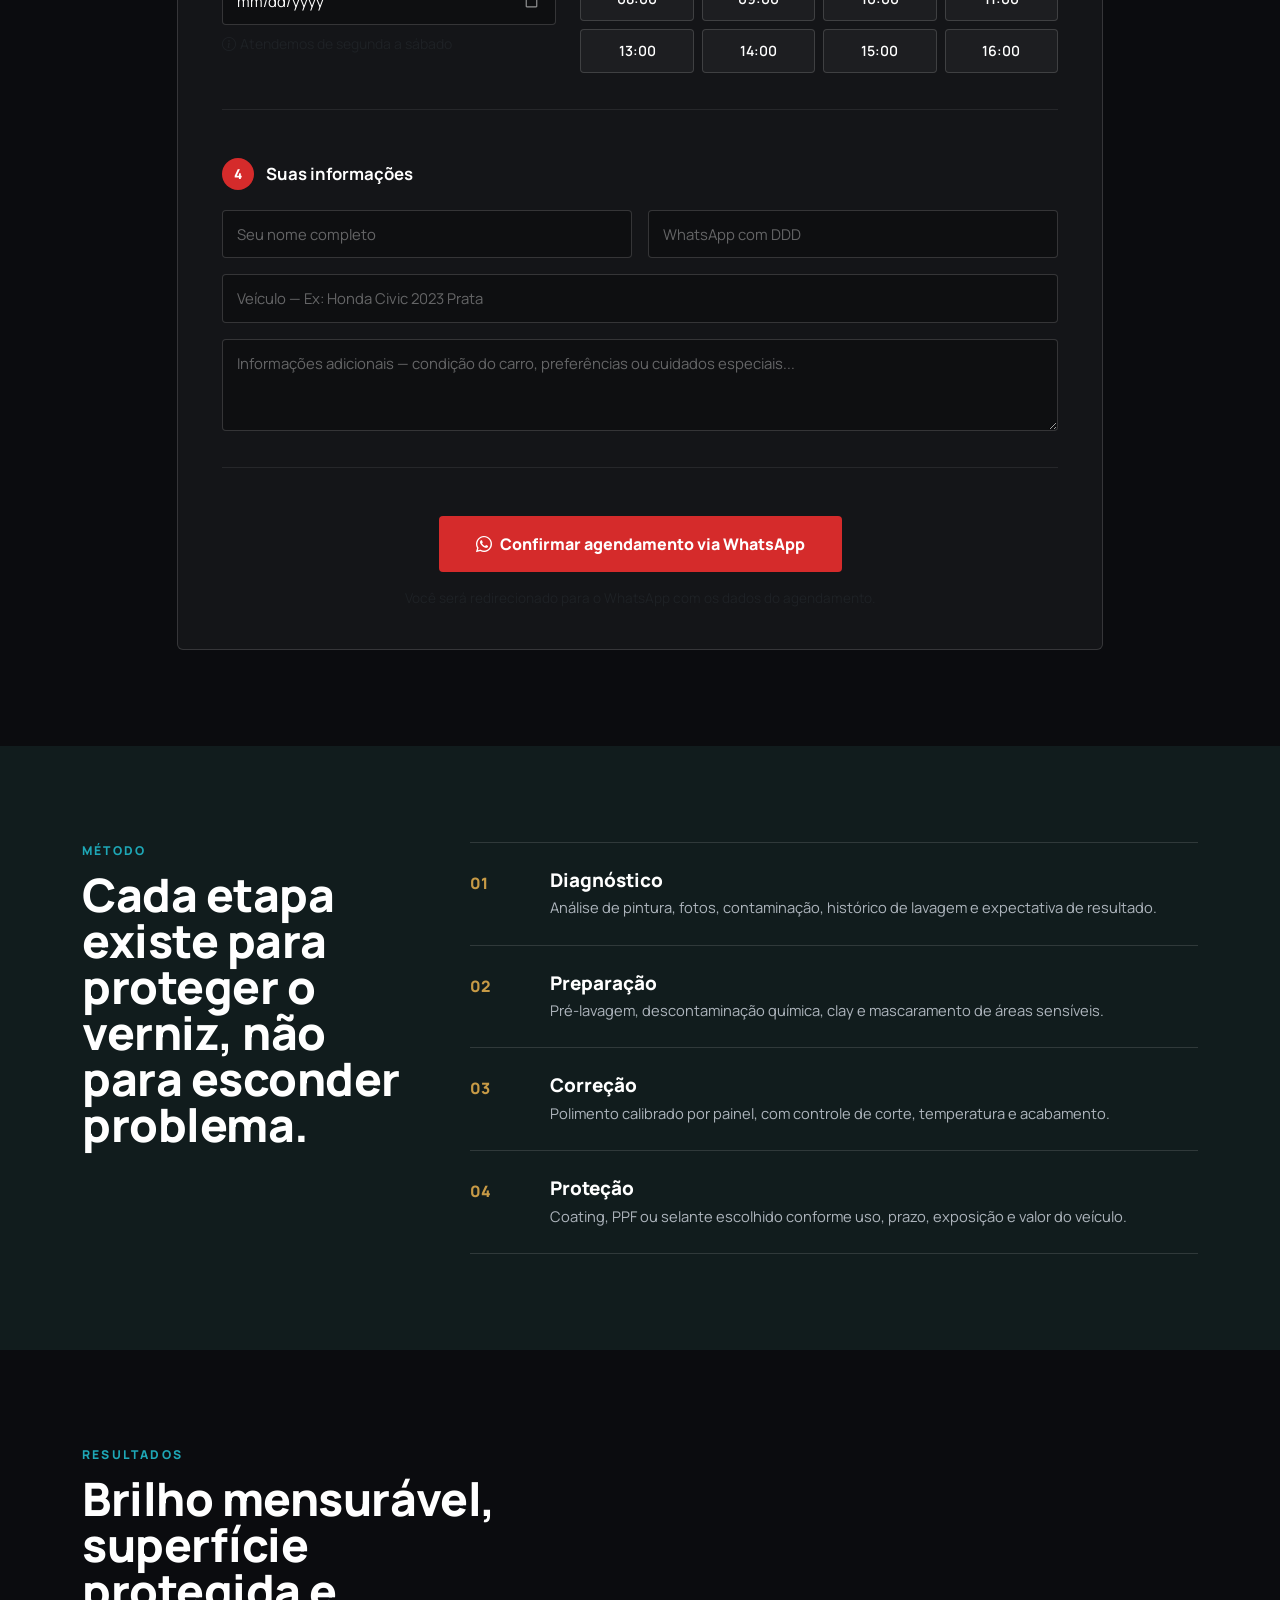
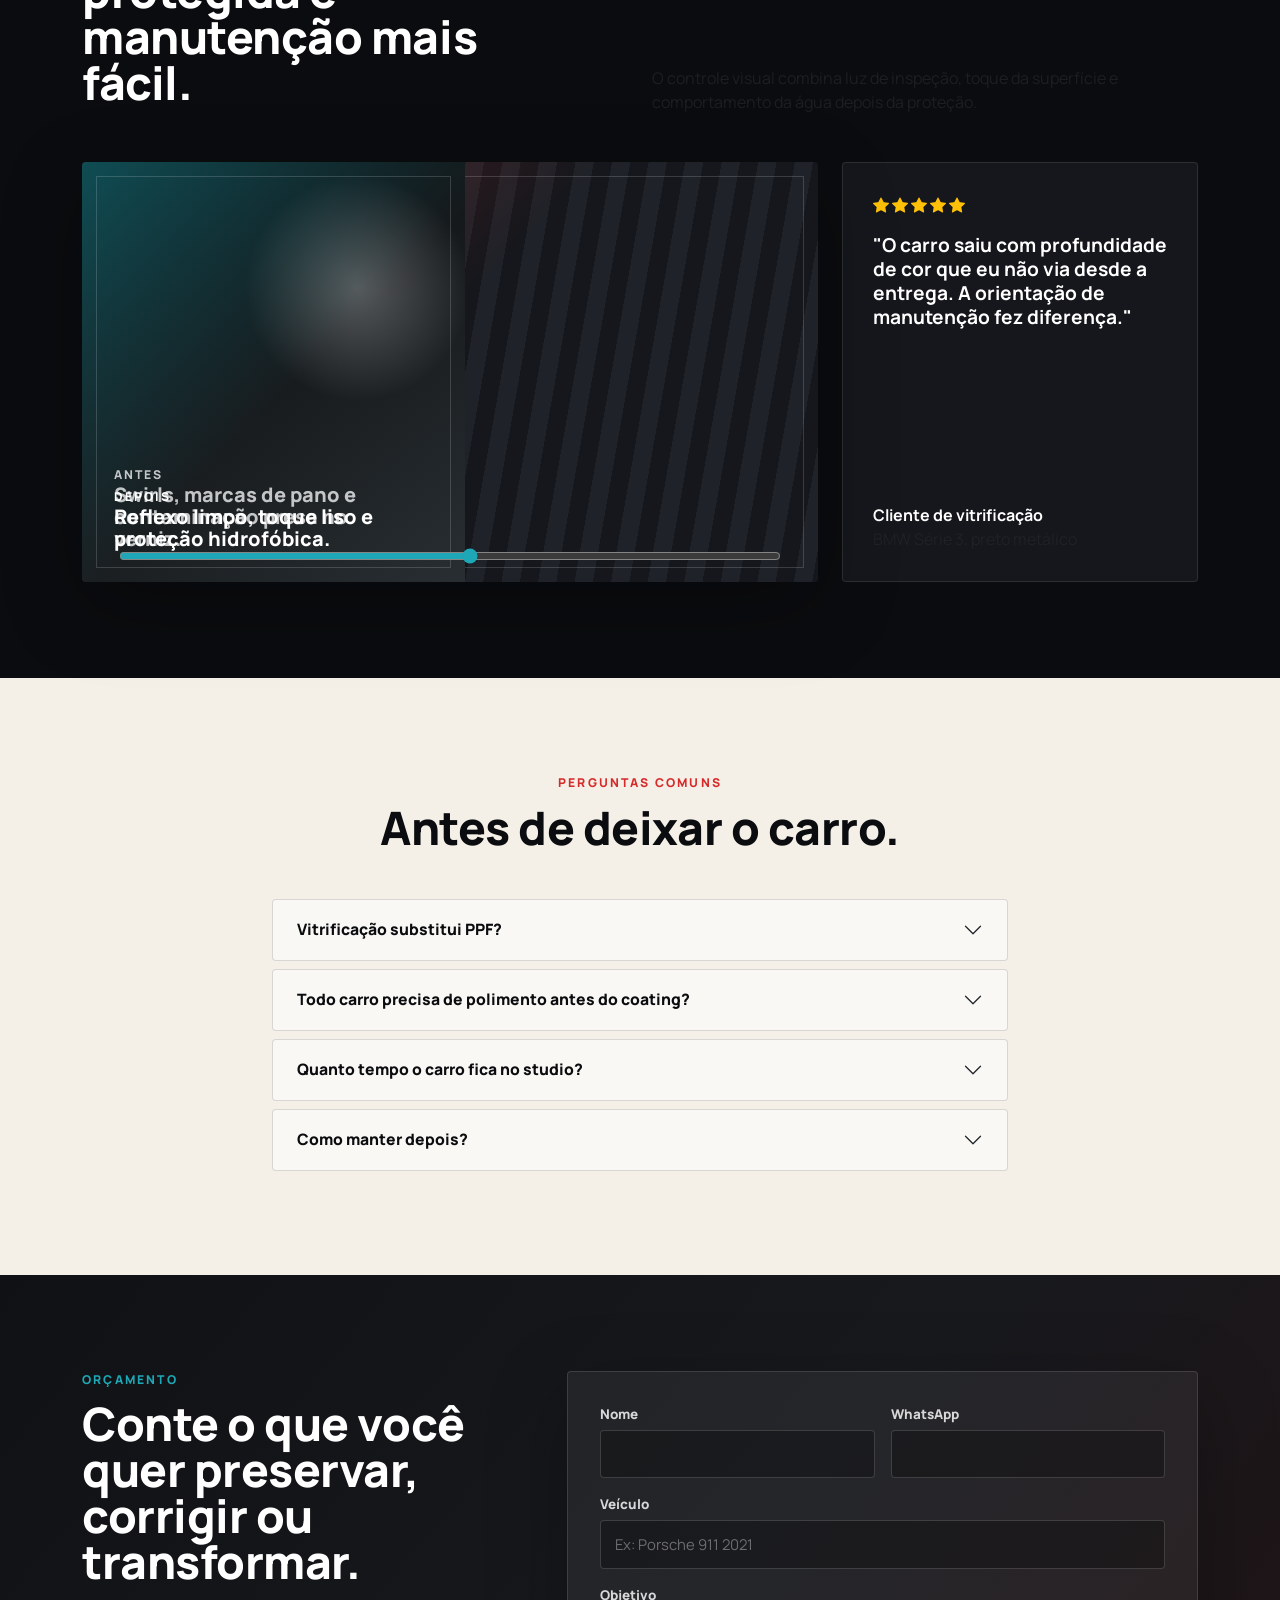
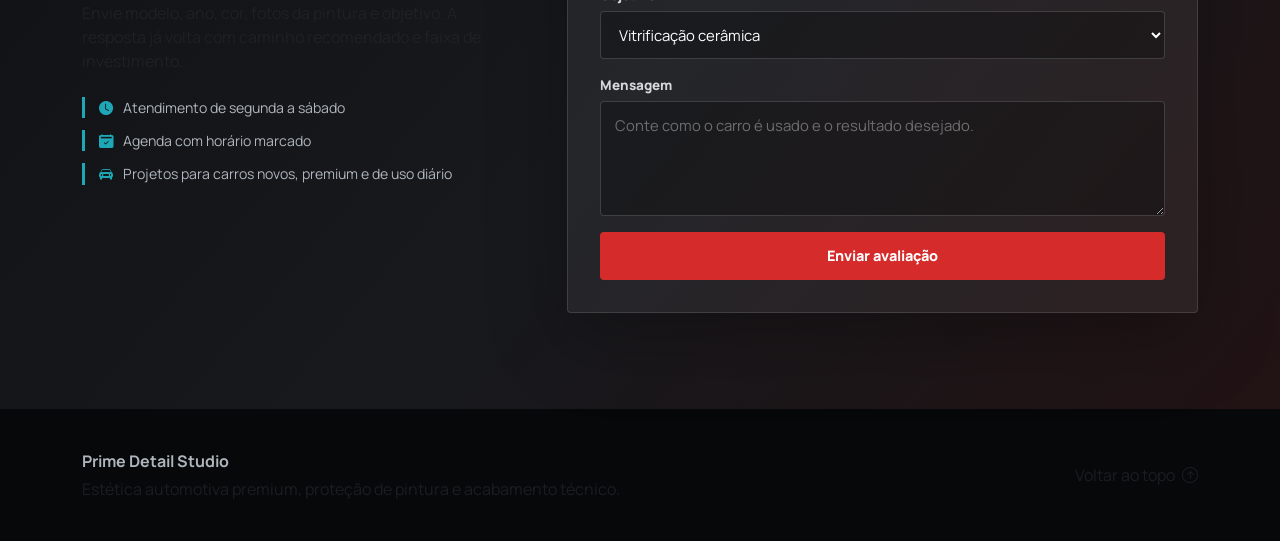
==== commit ea058c61: "up" ====
--- a/index.html
+++ b/index.html
@@ -3,305 +3,602 @@
   <head>
     <meta charset="utf-8">
     <meta name="viewport" content="width=device-width, initial-scale=1">
-    <meta name="description" content="Studio premium de estetica automotiva com polimento tecnico, vitrificacao, PPF, higienizacao interna e manutencao para veiculos especiais.">
-    <title>Prime Detail Studio | Estetica Automotiva Premium</title>
+    <meta name="description" content="Studio premium de estética automotiva. Lavagem técnica, polimento, vitrificação cerâmica, PPF e higienização interna com agenda individual.">
+    <title>Prime Detail Studio | Estética Automotiva Premium</title>
+    <link href="https://cdn.jsdelivr.net/npm/bootstrap@5.3.3/dist/css/bootstrap.min.css" rel="stylesheet">
+    <link href="https://cdn.jsdelivr.net/npm/bootstrap-icons@1.11.3/font/bootstrap-icons.min.css" rel="stylesheet">
     <link rel="preconnect" href="https://fonts.googleapis.com">
     <link rel="preconnect" href="https://fonts.gstatic.com" crossorigin>
     <link href="https://fonts.googleapis.com/css2?family=Manrope:wght@400;500;600;700;800&display=swap" rel="stylesheet">
     <link rel="stylesheet" href="css/style.css">
   </head>
   <body>
-    <header class="site-header" data-header>
-      <a class="brand" href="#top" aria-label="Prime Detail Studio">
-        <span class="brand-mark">PD</span>
-        <span>
-          <strong>Prime Detail</strong>
-          <small>Studio</small>
-        </span>
-      </a>
-
-      <button class="nav-toggle" type="button" aria-label="Abrir menu" aria-expanded="false" data-nav-toggle>
-        <span></span>
-        <span></span>
-        <span></span>
-      </button>
-
-      <nav class="main-nav" data-nav>
-        <a href="#servicos">Servicos</a>
-        <a href="#pacotes">Pacotes</a>
-        <a href="#processo">Processo</a>
-        <a href="#resultados">Resultados</a>
-        <a href="#contato">Contato</a>
-      </nav>
-
-      <a class="header-cta" href="https://wa.me/5500000000000?text=Quero%20um%20orcamento%20para%20estetica%20automotiva" target="_blank" rel="noreferrer">
-        Orcar agora
-      </a>
-    </header>
+
+    <!-- NAVBAR -->
+    <nav class="navbar navbar-expand-lg fixed-top pd-navbar" id="mainNav">
+      <div class="container-xl">
+        <a class="navbar-brand pd-brand" href="#top">
+          <span class="brand-mark">PD</span>
+          <span class="brand-text">
+            <strong>Prime Detail</strong>
+            <small>Studio</small>
+          </span>
+        </a>
+
+        <button class="navbar-toggler pd-toggler" type="button"
+          data-bs-toggle="collapse" data-bs-target="#navContent"
+          aria-controls="navContent" aria-expanded="false" aria-label="Abrir menu">
+          <span></span><span></span><span></span>
+        </button>
+
+        <div class="collapse navbar-collapse" id="navContent">
+          <ul class="navbar-nav mx-auto gap-lg-1">
+            <li class="nav-item"><a class="nav-link" href="#servicos">Serviços</a></li>
+            <li class="nav-item"><a class="nav-link" href="#pacotes">Pacotes</a></li>
+            <li class="nav-item"><a class="nav-link nav-link-highlight" href="#agendar">Agendar</a></li>
+            <li class="nav-item"><a class="nav-link" href="#processo">Processo</a></li>
+            <li class="nav-item"><a class="nav-link" href="#resultados">Resultados</a></li>
+            <li class="nav-item"><a class="nav-link" href="#contato">Contato</a></li>
+          </ul>
+          <a class="pd-btn pd-btn-primary ms-lg-3 mt-3 mt-lg-0"
+            href="https://wa.me/5500000000000?text=Quero%20um%20orçamento%20para%20estética%20automotiva"
+            target="_blank" rel="noopener noreferrer">
+            <i class="bi bi-whatsapp me-2"></i>Orçar agora
+          </a>
+        </div>
+      </div>
+    </nav>
 
     <main id="top">
-      <section class="hero" aria-labelledby="hero-title">
-        <img class="hero-image" src="assets/images/detailing-hero.png" alt="Coupe preto em estudio premium de estetica automotiva com luzes de inspecao">
-        <div class="hero-overlay"></div>
-        <div class="hero-content">
-          <p class="eyebrow">Estetica automotiva premium</p>
-          <h1 id="hero-title">Acabamento de alto nivel para carros que merecem mais do que uma lavagem.</h1>
-          <p class="hero-copy">Polimento tecnico, vitrificacao ceramica, PPF e interiores tratados com metodo, luz de inspecao e agenda individual.</p>
-          <div class="hero-actions">
-            <a class="btn btn-primary" href="#contato">Solicitar avaliacao</a>
-            <a class="btn btn-ghost" href="#servicos">Ver servicos</a>
-          </div>
-          <div class="hero-metrics" aria-label="Indicadores do studio">
-            <span><strong>9H</strong> protecao ceramica</span>
-            <span><strong>95%</strong> remocao de marcas</span>
-            <span><strong>5 anos</strong> de durabilidade</span>
-          </div>
-        </div>
-      </section>
-
-      <section class="trust-band" aria-label="Diferenciais">
-        <div class="trust-item">
-          <strong>Atendimento por agenda</strong>
-          <span>Tempo real para inspecionar, corrigir e proteger sem pressa.</span>
-        </div>
-        <div class="trust-item">
-          <strong>Produtos profissionais</strong>
-          <span>Linhas de coating, descontaminacao e acabamento de padrao internacional.</span>
-        </div>
-        <div class="trust-item">
-          <strong>Entrega documentada</strong>
-          <span>Check-list, fotos de processo e orientacao de manutencao.</span>
-        </div>
-      </section>
-
-      <section class="section services" id="servicos">
-        <div class="section-heading">
-          <p class="eyebrow">Servicos de protecao</p>
-          <h2>Do detalhe rapido ao projeto completo de preservacao.</h2>
-          <p>Cada servico comeca com avaliacao da pintura, contaminacao, uso do veiculo e nivel de protecao desejado.</p>
-        </div>
-
-        <div class="service-grid">
-          <article class="service-card accent-red">
-            <span class="card-number">01</span>
-            <h3>Vitrificacao ceramica</h3>
-            <p>Camada hidrofobica com alto brilho, protecao UV e manutencao mais simples no uso diario.</p>
-            <ul>
-              <li>Opcoes de 1, 3 e 5 anos</li>
-              <li>Preparacao com clay e descontaminacao</li>
-              <li>Aplicacao em pintura, rodas e vidros</li>
-            </ul>
-          </article>
-
-          <article class="service-card accent-cyan">
-            <span class="card-number">02</span>
-            <h3>Polimento tecnico</h3>
-            <p>Correcao de swirls, marcas de lavagem, oxidacao leve e hologramas sob iluminacao controlada.</p>
-            <ul>
-              <li>Refino em uma ou multiplas etapas</li>
-              <li>Medicao e cuidado com verniz</li>
-              <li>Acabamento espelhado sem mascarar defeitos</li>
-            </ul>
-          </article>
-
-          <article class="service-card accent-gold">
-            <span class="card-number">03</span>
-            <h3>PPF e protecao frontal</h3>
-            <p>Filme transparente em areas de impacto para preservar para-choque, capo, retrovisores e caixas de roda.</p>
-            <ul>
-              <li>Instalacao limpa e alinhada</li>
-              <li>Filme auto-regenerativo</li>
-              <li>Ideal para carros novos e estrada</li>
-            </ul>
-          </article>
-
-          <article class="service-card accent-ink">
-            <span class="card-number">04</span>
-            <h3>Interior premium</h3>
-            <p>Higienizacao profunda, couro hidratado, plasticos protegidos e cabine com acabamento seco ao toque.</p>
-            <ul>
-              <li>Limpeza de bancos, carpetes e forros</li>
-              <li>Protecao de couro e tecido</li>
-              <li>Remocao tecnica de odores</li>
-            </ul>
-          </article>
-        </div>
-      </section>
-
-      <section class="section packages" id="pacotes">
-        <div class="section-heading compact">
-          <p class="eyebrow">Pacotes</p>
-          <h2>Escolha pelo objetivo do carro.</h2>
-        </div>
-
-        <div class="package-grid">
-          <article class="package-card">
-            <div>
-              <p class="package-kicker">Manutencao</p>
-              <h3>Reset</h3>
-              <p class="price">a partir de R$ 290</p>
-              <p>Lavagem tecnica, rodas, vidros, aspiracao e protecao spray para manter o carro correto entre detalhes.</p>
-            </div>
-            <a href="#contato">Agendar</a>
-          </article>
-
-          <article class="package-card featured">
-            <div class="badge">Mais procurado</div>
-            <div>
-              <p class="package-kicker">Brilho e protecao</p>
-              <h3>Signature Coating</h3>
-              <p class="price">a partir de R$ 1.890</p>
-              <p>Descontaminacao, polimento de brilho, vitrificacao ceramica e orientacao de cura e manutencao.</p>
-            </div>
-            <a href="#contato">Quero esse</a>
-          </article>
-
-          <article class="package-card">
-            <div>
-              <p class="package-kicker">Preservacao total</p>
-              <h3>New Car Protection</h3>
-              <p class="price">sob consulta</p>
-              <p>PPF nas areas de impacto, coating completo, vidro repelente e protecao interna para carro zero ou seminovo.</p>
-            </div>
-            <a href="#contato">Consultar</a>
-          </article>
-        </div>
-      </section>
-
-      <section class="process" id="processo" aria-labelledby="process-title">
-        <div class="process-intro">
-          <p class="eyebrow">Metodo</p>
-          <h2 id="process-title">Cada etapa existe para proteger o verniz, nao para esconder problema.</h2>
-        </div>
-        <ol class="process-list">
-          <li>
-            <span>01</span>
-            <h3>Diagnostico</h3>
-            <p>Analise de pintura, fotos, contaminacao, historico de lavagem e expectativa de resultado.</p>
-          </li>
-          <li>
-            <span>02</span>
-            <h3>Preparacao</h3>
-            <p>Pre-lavagem, descontaminacao quimica, clay e mascaramento de areas sensiveis.</p>
-          </li>
-          <li>
-            <span>03</span>
-            <h3>Correcao</h3>
-            <p>Polimento calibrado por painel, com controle de corte, temperatura e acabamento.</p>
-          </li>
-          <li>
-            <span>04</span>
-            <h3>Protecao</h3>
-            <p>Coating, PPF ou selante escolhido conforme uso, prazo, exposicao e valor do veiculo.</p>
-          </li>
-        </ol>
-      </section>
-
-      <section class="section results" id="resultados">
-        <div class="section-heading">
-          <p class="eyebrow">Resultados</p>
-          <h2>Brilho mensuravel, superficie protegida e manutencao mais facil.</h2>
-          <p>O controle visual combina luz de inspecao, toque da superficie e comportamento da agua depois da protecao.</p>
-        </div>
-
-        <div class="result-layout">
-          <div class="before-after" data-slider-wrap>
-            <div class="before-side">
-              <span>Antes</span>
-              <p>Swirls, marcas de pano e contaminacao presa no verniz.</p>
-            </div>
-            <div class="after-side" data-after-side>
-              <span>Depois</span>
-              <p>Reflexo limpo, toque liso e protecao hidrofobica.</p>
-            </div>
-            <input class="comparison-slider" type="range" min="18" max="82" value="52" aria-label="Comparar antes e depois" data-slider>
-          </div>
-
-          <div class="testimonial-card">
-            <p>"O carro saiu com profundidade de cor que eu nao via desde a entrega. A orientacao de manutencao fez diferenca."</p>
-            <strong>Cliente de vitrificacao</strong>
-            <span>BMW Serie 3, preto metalico</span>
-          </div>
-        </div>
-      </section>
-
-      <section class="section faq" aria-labelledby="faq-title">
-        <div class="section-heading compact">
-          <p class="eyebrow">Perguntas comuns</p>
-          <h2 id="faq-title">Antes de deixar o carro.</h2>
-        </div>
-        <div class="faq-grid">
-          <details>
-            <summary>Vitrificacao substitui PPF?</summary>
-            <p>Nao. Coating melhora brilho, hidrofobia e resistencia quimica. PPF protege melhor contra impacto de pedra e abrasao.</p>
-          </details>
-          <details>
-            <summary>Todo carro precisa de polimento antes do coating?</summary>
-            <p>Quase sempre precisa ao menos de refino, porque a protecao sela a superficie. A avaliacao define a intensidade correta.</p>
-          </details>
-          <details>
-            <summary>Quanto tempo o carro fica no studio?</summary>
-            <p>Servicos simples podem levar um dia. Projetos com correcao, coating e cura normalmente ficam de dois a quatro dias.</p>
-          </details>
-          <details>
-            <summary>Como manter depois?</summary>
-            <p>Use lavagem tecnica, shampoo pH neutro, toalhas adequadas e manutencoes periodicas. Entregamos uma rotina simples por escrito.</p>
-          </details>
-        </div>
-      </section>
-
-      <section class="contact" id="contato">
-        <div class="contact-copy">
-          <p class="eyebrow">Orcamento</p>
-          <h2>Conte o que voce quer preservar, corrigir ou transformar.</h2>
-          <p>Envie modelo, ano, cor, fotos da pintura e objetivo. A resposta ja volta com caminho recomendado e faixa de investimento.</p>
-          <div class="contact-points">
-            <span>Atendimento de segunda a sabado</span>
-            <span>Agenda com horario marcado</span>
-            <span>Projetos para carros novos, premium e de uso diario</span>
-          </div>
-        </div>
-
-        <form class="contact-form" action="mailto:contato@primedetail.com.br" method="post" enctype="text/plain">
-          <label>
-            Nome
-            <input type="text" name="nome" autocomplete="name" required>
-          </label>
-          <label>
-            WhatsApp
-            <input type="tel" name="whatsapp" autocomplete="tel" required>
-          </label>
-          <label>
-            Veiculo
-            <input type="text" name="veiculo" placeholder="Ex: Porsche 911 2021">
-          </label>
-          <label>
-            Objetivo
-            <select name="objetivo">
-              <option>Vitrificacao ceramica</option>
-              <option>Polimento tecnico</option>
-              <option>PPF / protecao frontal</option>
-              <option>Higienizacao interna</option>
-              <option>Projeto completo</option>
-            </select>
-          </label>
-          <label class="full">
-            Mensagem
-            <textarea name="mensagem" rows="4" placeholder="Conte como o carro e usado e o resultado desejado."></textarea>
-          </label>
-          <button class="btn btn-primary full" type="submit">Enviar avaliacao</button>
-        </form>
-      </section>
+
+      <!-- HERO -->
+      <section class="pd-hero" aria-labelledby="hero-title">
+        <img class="pd-hero-img" src="assets/images/detailing-hero.png"
+          alt="Coupé preto em estúdio premium de estética automotiva com luzes de inspeção">
+        <div class="pd-hero-overlay"></div>
+        <div class="pd-hero-content">
+          <p class="eyebrow">Estética automotiva premium</p>
+          <h1 id="hero-title">Acabamento de alto nível para carros que merecem mais do que uma lavagem.</h1>
+          <p class="pd-hero-copy">Polimento técnico, vitrificação cerâmica, PPF e interiores tratados com método, luz de inspeção e agenda individual.</p>
+          <div class="d-flex flex-wrap gap-3 mt-4 mb-4">
+            <a class="pd-btn pd-btn-primary" href="#agendar">
+              <i class="bi bi-calendar-check me-2"></i>Agendar agora
+            </a>
+            <a class="pd-btn pd-btn-ghost" href="#servicos">Ver serviços</a>
+          </div>
+          <div class="pd-metrics">
+            <div class="pd-metric"><strong>9H</strong><span>proteção cerâmica</span></div>
+            <div class="pd-metric"><strong>95%</strong><span>remoção de marcas</span></div>
+            <div class="pd-metric"><strong>5 anos</strong><span>de durabilidade</span></div>
+          </div>
+        </div>
+      </section>
+
+      <!-- TRUST BAND -->
+      <div class="pd-trust-band">
+        <div class="container-xl px-0">
+          <div class="row g-0">
+            <div class="col-md-4">
+              <div class="pd-trust-item">
+                <i class="bi bi-calendar-check pd-trust-icon"></i>
+                <div>
+                  <strong>Atendimento por agenda</strong>
+                  <p>Tempo real para inspecionar, corrigir e proteger sem pressa.</p>
+                </div>
+              </div>
+            </div>
+            <div class="col-md-4">
+              <div class="pd-trust-item">
+                <i class="bi bi-award pd-trust-icon"></i>
+                <div>
+                  <strong>Produtos profissionais</strong>
+                  <p>Linhas de coating, descontaminação e acabamento de padrão internacional.</p>
+                </div>
+              </div>
+            </div>
+            <div class="col-md-4">
+              <div class="pd-trust-item">
+                <i class="bi bi-camera pd-trust-icon"></i>
+                <div>
+                  <strong>Entrega documentada</strong>
+                  <p>Check-list, fotos de processo e orientação de manutenção.</p>
+                </div>
+              </div>
+            </div>
+          </div>
+        </div>
+      </div>
+
+      <!-- SERVICES -->
+      <section id="servicos" class="pd-section pd-section-dark">
+        <div class="container-xl">
+          <div class="row align-items-end mb-5">
+            <div class="col-lg-5">
+              <p class="eyebrow">Serviços de proteção</p>
+              <h2 class="pd-heading">Do detalhe rápido ao projeto completo de preservação.</h2>
+            </div>
+            <div class="col-lg-6 offset-lg-1 mt-3 mt-lg-0">
+              <p class="text-muted mb-0">Cada serviço começa com avaliação da pintura, contaminação, uso do veículo e nível de proteção desejado.</p>
+            </div>
+          </div>
+          <div class="row g-1">
+            <div class="col-md-6 col-xl-3">
+              <article class="pd-service-card accent-red h-100">
+                <span class="pd-card-num">01</span>
+                <h3>Vitrificação cerâmica</h3>
+                <p>Camada hidrofóbica com alto brilho, proteção UV e manutenção mais simples no uso diário.</p>
+                <ul class="pd-card-list">
+                  <li>Opções de 1, 3 e 5 anos</li>
+                  <li>Preparação com clay e descontaminação</li>
+                  <li>Aplicação em pintura, rodas e vidros</li>
+                </ul>
+              </article>
+            </div>
+            <div class="col-md-6 col-xl-3">
+              <article class="pd-service-card accent-cyan h-100">
+                <span class="pd-card-num">02</span>
+                <h3>Polimento técnico</h3>
+                <p>Correção de swirls, marcas de lavagem, oxidação leve e hologramas sob iluminação controlada.</p>
+                <ul class="pd-card-list">
+                  <li>Refino em uma ou múltiplas etapas</li>
+                  <li>Medição e cuidado com verniz</li>
+                  <li>Acabamento espelhado sem mascarar defeitos</li>
+                </ul>
+              </article>
+            </div>
+            <div class="col-md-6 col-xl-3">
+              <article class="pd-service-card accent-gold h-100">
+                <span class="pd-card-num">03</span>
+                <h3>PPF e proteção frontal</h3>
+                <p>Filme transparente em áreas de impacto para preservar para-choque, capô, retrovisores e caixas de roda.</p>
+                <ul class="pd-card-list">
+                  <li>Instalação limpa e alinhada</li>
+                  <li>Filme auto-regenerativo</li>
+                  <li>Ideal para carros novos e estrada</li>
+                </ul>
+              </article>
+            </div>
+            <div class="col-md-6 col-xl-3">
+              <article class="pd-service-card accent-green h-100">
+                <span class="pd-card-num">04</span>
+                <h3>Interior premium</h3>
+                <p>Higienização profunda, couro hidratado, plásticos protegidos e cabine com acabamento seco ao toque.</p>
+                <ul class="pd-card-list">
+                  <li>Limpeza de bancos, carpetes e forros</li>
+                  <li>Proteção de couro e tecido</li>
+                  <li>Remoção técnica de odores</li>
+                </ul>
+              </article>
+            </div>
+          </div>
+        </div>
+      </section>
+
+      <!-- PACKAGES -->
+      <section id="pacotes" class="pd-section pd-section-light">
+        <div class="container-xl">
+          <div class="text-center mb-5">
+            <p class="eyebrow eyebrow-dark">Pacotes</p>
+            <h2 class="pd-heading pd-heading-dark">Escolha pelo objetivo do carro.</h2>
+          </div>
+          <div class="row g-4 justify-content-center align-items-center">
+            <div class="col-md-6 col-lg-4">
+              <article class="pd-package-card h-100">
+                <p class="pd-pkg-kicker">Manutenção</p>
+                <h3 class="pd-pkg-title">Reset</h3>
+                <p class="pd-pkg-price">a partir de R$ 290</p>
+                <p class="pd-pkg-desc">Lavagem técnica, rodas, vidros, aspiração e proteção spray para manter o carro correto entre detalhes.</p>
+                <a href="#agendar" class="pd-pkg-btn">Agendar</a>
+              </article>
+            </div>
+            <div class="col-md-6 col-lg-4">
+              <article class="pd-package-card pd-package-featured h-100">
+                <div class="pd-badge">Mais procurado</div>
+                <p class="pd-pkg-kicker">Brilho e proteção</p>
+                <h3 class="pd-pkg-title">Signature Coating</h3>
+                <p class="pd-pkg-price">a partir de R$ 1.890</p>
+                <p class="pd-pkg-desc">Descontaminação, polimento de brilho, vitrificação cerâmica e orientação de cura e manutenção.</p>
+                <a href="#agendar" class="pd-pkg-btn">Quero esse</a>
+              </article>
+            </div>
+            <div class="col-md-6 col-lg-4">
+              <article class="pd-package-card h-100">
+                <p class="pd-pkg-kicker">Preservação total</p>
+                <h3 class="pd-pkg-title">New Car Protection</h3>
+                <p class="pd-pkg-price">sob consulta</p>
+                <p class="pd-pkg-desc">PPF nas áreas de impacto, coating completo, vidro repelente e proteção interna para carro zero ou seminovo.</p>
+                <a href="#contato" class="pd-pkg-btn">Consultar</a>
+              </article>
+            </div>
+          </div>
+        </div>
+      </section>
+
+      <!-- SCHEDULING -->
+      <section id="agendar" class="pd-section pd-section-dark">
+        <div class="container-xl">
+          <div class="row justify-content-center mb-5">
+            <div class="col-lg-7 text-center">
+              <p class="eyebrow">Agendamento online</p>
+              <h2 class="pd-heading">Agende sua lavagem em minutos</h2>
+              <p class="text-muted mt-3">Escolha o serviço, o dia e horário disponível. Confirmamos pelo WhatsApp em instantes.</p>
+            </div>
+          </div>
+
+          <div class="row justify-content-center">
+            <div class="col-xl-10">
+              <form id="schedulingForm" class="pd-scheduling-form">
+
+                <!-- Step 1 -->
+                <div class="pd-step mb-5">
+                  <div class="pd-step-header">
+                    <span class="pd-step-num">1</span>
+                    <h5 class="pd-step-title">Tipo de lavagem</h5>
+                  </div>
+                  <div class="row g-3">
+                    <div class="col-6 col-lg-3">
+                      <label class="pd-wash-card h-100">
+                        <input type="radio" name="tipoLavagem" value="Lavagem Simples (R$ 60+)" required>
+                        <div class="pd-wash-inner">
+                          <i class="bi bi-droplet-fill"></i>
+                          <strong>Lavagem Simples</strong>
+                          <span>Somente exterior</span>
+                          <em>A partir de R$ 60</em>
+                        </div>
+                      </label>
+                    </div>
+                    <div class="col-6 col-lg-3">
+                      <label class="pd-wash-card h-100">
+                        <input type="radio" name="tipoLavagem" value="Lavagem Completa (R$ 120+)">
+                        <div class="pd-wash-inner">
+                          <i class="bi bi-droplet-half"></i>
+                          <strong>Lavagem Completa</strong>
+                          <span>Exterior + interior</span>
+                          <em>A partir de R$ 120</em>
+                        </div>
+                      </label>
+                    </div>
+                    <div class="col-6 col-lg-3">
+                      <label class="pd-wash-card h-100">
+                        <input type="radio" name="tipoLavagem" value="Lavagem Premium (R$ 190+)">
+                        <div class="pd-wash-inner">
+                          <i class="bi bi-stars"></i>
+                          <strong>Lavagem Premium</strong>
+                          <span>Completa + cera protetora</span>
+                          <em>A partir de R$ 190</em>
+                        </div>
+                      </label>
+                    </div>
+                    <div class="col-6 col-lg-3">
+                      <label class="pd-wash-card h-100">
+                        <input type="radio" name="tipoLavagem" value="Detalhamento Completo (R$ 350+)">
+                        <div class="pd-wash-inner">
+                          <i class="bi bi-gem"></i>
+                          <strong>Detalhamento</strong>
+                          <span>Polimento + proteção</span>
+                          <em>A partir de R$ 350</em>
+                        </div>
+                      </label>
+                    </div>
+                  </div>
+                </div>
+
+                <!-- Step 2 + 3 -->
+                <div class="pd-step mb-5">
+                  <div class="row g-4">
+                    <div class="col-md-5">
+                      <div class="pd-step-header">
+                        <span class="pd-step-num">2</span>
+                        <h5 class="pd-step-title">Dia</h5>
+                      </div>
+                      <input type="date" name="dia" id="scheduleDate" class="pd-input" required>
+                      <small class="text-muted d-block mt-2">
+                        <i class="bi bi-info-circle me-1"></i>Atendemos de segunda a sábado
+                      </small>
+                    </div>
+                    <div class="col-md-7">
+                      <div class="pd-step-header">
+                        <span class="pd-step-num">3</span>
+                        <h5 class="pd-step-title">Horário</h5>
+                      </div>
+                      <div class="pd-time-grid">
+                        <label class="pd-time-slot"><input type="radio" name="horario" value="08:00" required><span>08:00</span></label>
+                        <label class="pd-time-slot"><input type="radio" name="horario" value="09:00"><span>09:00</span></label>
+                        <label class="pd-time-slot"><input type="radio" name="horario" value="10:00"><span>10:00</span></label>
+                        <label class="pd-time-slot"><input type="radio" name="horario" value="11:00"><span>11:00</span></label>
+                        <label class="pd-time-slot"><input type="radio" name="horario" value="13:00"><span>13:00</span></label>
+                        <label class="pd-time-slot"><input type="radio" name="horario" value="14:00"><span>14:00</span></label>
+                        <label class="pd-time-slot"><input type="radio" name="horario" value="15:00"><span>15:00</span></label>
+                        <label class="pd-time-slot"><input type="radio" name="horario" value="16:00"><span>16:00</span></label>
+                      </div>
+                    </div>
+                  </div>
+                </div>
+
+                <!-- Step 4 -->
+                <div class="pd-step mb-5">
+                  <div class="pd-step-header">
+                    <span class="pd-step-num">4</span>
+                    <h5 class="pd-step-title">Suas informações</h5>
+                  </div>
+                  <div class="row g-3">
+                    <div class="col-md-6">
+                      <input type="text" name="nome" placeholder="Seu nome completo" class="pd-input" required>
+                    </div>
+                    <div class="col-md-6">
+                      <input type="tel" name="whatsapp" placeholder="WhatsApp com DDD" class="pd-input" required>
+                    </div>
+                    <div class="col-12">
+                      <input type="text" name="veiculo" placeholder="Veículo — Ex: Honda Civic 2023 Prata" class="pd-input">
+                    </div>
+                    <div class="col-12">
+                      <textarea name="observacoes" rows="3" class="pd-input"
+                        placeholder="Informações adicionais — condição do carro, preferências ou cuidados especiais..."></textarea>
+                    </div>
+                  </div>
+                </div>
+
+                <div class="text-center">
+                  <button type="submit" class="pd-btn pd-btn-primary pd-btn-lg">
+                    <i class="bi bi-whatsapp me-2"></i>Confirmar agendamento via WhatsApp
+                  </button>
+                  <p class="text-muted mt-3 mb-0 pd-form-hint">
+                    Você será redirecionado para o WhatsApp com os dados do agendamento.
+                  </p>
+                </div>
+
+              </form>
+            </div>
+          </div>
+        </div>
+      </section>
+
+      <!-- PROCESS -->
+      <section id="processo" class="pd-process">
+        <div class="container-xl">
+          <div class="row g-5 align-items-start">
+            <div class="col-lg-4">
+              <p class="eyebrow">Método</p>
+              <h2 class="pd-heading">Cada etapa existe para proteger o verniz, não para esconder problema.</h2>
+            </div>
+            <div class="col-lg-8">
+              <ol class="pd-process-list">
+                <li>
+                  <span class="pd-proc-num">01</span>
+                  <div>
+                    <h3>Diagnóstico</h3>
+                    <p>Análise de pintura, fotos, contaminação, histórico de lavagem e expectativa de resultado.</p>
+                  </div>
+                </li>
+                <li>
+                  <span class="pd-proc-num">02</span>
+                  <div>
+                    <h3>Preparação</h3>
+                    <p>Pré-lavagem, descontaminação química, clay e mascaramento de áreas sensíveis.</p>
+                  </div>
+                </li>
+                <li>
+                  <span class="pd-proc-num">03</span>
+                  <div>
+                    <h3>Correção</h3>
+                    <p>Polimento calibrado por painel, com controle de corte, temperatura e acabamento.</p>
+                  </div>
+                </li>
+                <li>
+                  <span class="pd-proc-num">04</span>
+                  <div>
+                    <h3>Proteção</h3>
+                    <p>Coating, PPF ou selante escolhido conforme uso, prazo, exposição e valor do veículo.</p>
+                  </div>
+                </li>
+              </ol>
+            </div>
+          </div>
+        </div>
+      </section>
+
+      <!-- RESULTS -->
+      <section id="resultados" class="pd-section pd-section-dark">
+        <div class="container-xl">
+          <div class="row align-items-end mb-5">
+            <div class="col-lg-5">
+              <p class="eyebrow">Resultados</p>
+              <h2 class="pd-heading">Brilho mensurável, superfície protegida e manutenção mais fácil.</h2>
+            </div>
+            <div class="col-lg-6 offset-lg-1 mt-3 mt-lg-0">
+              <p class="text-muted mb-0">O controle visual combina luz de inspeção, toque da superfície e comportamento da água depois da proteção.</p>
+            </div>
+          </div>
+          <div class="row g-4 align-items-stretch">
+            <div class="col-lg-8">
+              <div class="pd-before-after" data-slider-wrap>
+                <div class="pd-before-side">
+                  <span>Antes</span>
+                  <p>Swirls, marcas de pano e contaminação presa no verniz.</p>
+                </div>
+                <div class="pd-after-side" data-after-side>
+                  <span>Depois</span>
+                  <p>Reflexo limpo, toque liso e proteção hidrofóbica.</p>
+                </div>
+                <input class="pd-comparison-slider" type="range" min="18" max="82" value="52"
+                  aria-label="Comparar antes e depois" data-slider>
+              </div>
+            </div>
+            <div class="col-lg-4">
+              <div class="pd-testimonial h-100">
+                <div class="mb-3">
+                  <i class="bi bi-star-fill text-warning"></i>
+                  <i class="bi bi-star-fill text-warning"></i>
+                  <i class="bi bi-star-fill text-warning"></i>
+                  <i class="bi bi-star-fill text-warning"></i>
+                  <i class="bi bi-star-fill text-warning"></i>
+                </div>
+                <p>"O carro saiu com profundidade de cor que eu não via desde a entrega. A orientação de manutenção fez diferença."</p>
+                <div class="mt-auto">
+                  <strong>Cliente de vitrificação</strong><br>
+                  <span class="text-muted">BMW Série 3, preto metálico</span>
+                </div>
+              </div>
+            </div>
+          </div>
+        </div>
+      </section>
+
+      <!-- FAQ -->
+      <section class="pd-section pd-section-light" aria-labelledby="faq-title">
+        <div class="container-xl">
+          <div class="text-center mb-5">
+            <p class="eyebrow eyebrow-dark">Perguntas comuns</p>
+            <h2 class="pd-heading pd-heading-dark" id="faq-title">Antes de deixar o carro.</h2>
+          </div>
+          <div class="row justify-content-center">
+            <div class="col-lg-8">
+              <div class="accordion pd-accordion" id="faqAccordion">
+                <div class="accordion-item pd-accordion-item">
+                  <h3 class="accordion-header">
+                    <button class="accordion-button pd-accordion-btn collapsed" type="button"
+                      data-bs-toggle="collapse" data-bs-target="#faq1" aria-expanded="false">
+                      Vitrificação substitui PPF?
+                    </button>
+                  </h3>
+                  <div id="faq1" class="accordion-collapse collapse" data-bs-parent="#faqAccordion">
+                    <div class="accordion-body pd-accordion-body">
+                      Não. Coating melhora brilho, hidrofobia e resistência química. PPF protege melhor contra impacto de pedra e abrasão mecânica.
+                    </div>
+                  </div>
+                </div>
+                <div class="accordion-item pd-accordion-item">
+                  <h3 class="accordion-header">
+                    <button class="accordion-button pd-accordion-btn collapsed" type="button"
+                      data-bs-toggle="collapse" data-bs-target="#faq2" aria-expanded="false">
+                      Todo carro precisa de polimento antes do coating?
+                    </button>
+                  </h3>
+                  <div id="faq2" class="accordion-collapse collapse" data-bs-parent="#faqAccordion">
+                    <div class="accordion-body pd-accordion-body">
+                      Quase sempre precisa ao menos de refino, porque a proteção sela a superfície. A avaliação define a intensidade correta para cada caso.
+                    </div>
+                  </div>
+                </div>
+                <div class="accordion-item pd-accordion-item">
+                  <h3 class="accordion-header">
+                    <button class="accordion-button pd-accordion-btn collapsed" type="button"
+                      data-bs-toggle="collapse" data-bs-target="#faq3" aria-expanded="false">
+                      Quanto tempo o carro fica no studio?
+                    </button>
+                  </h3>
+                  <div id="faq3" class="accordion-collapse collapse" data-bs-parent="#faqAccordion">
+                    <div class="accordion-body pd-accordion-body">
+                      Serviços simples podem levar um dia. Projetos com correção, coating e cura normalmente ficam de dois a quatro dias.
+                    </div>
+                  </div>
+                </div>
+                <div class="accordion-item pd-accordion-item">
+                  <h3 class="accordion-header">
+                    <button class="accordion-button pd-accordion-btn collapsed" type="button"
+                      data-bs-toggle="collapse" data-bs-target="#faq4" aria-expanded="false">
+                      Como manter depois?
+                    </button>
+                  </h3>
+                  <div id="faq4" class="accordion-collapse collapse" data-bs-parent="#faqAccordion">
+                    <div class="accordion-body pd-accordion-body">
+                      Use lavagem técnica, shampoo pH neutro, toalhas adequadas e manutenções periódicas. Entregamos uma rotina simples por escrito.
+                    </div>
+                  </div>
+                </div>
+              </div>
+            </div>
+          </div>
+        </div>
+      </section>
+
+      <!-- CONTACT -->
+      <section id="contato" class="pd-contact">
+        <div class="container-xl">
+          <div class="row g-5 align-items-start">
+            <div class="col-lg-5">
+              <p class="eyebrow">Orçamento</p>
+              <h2 class="pd-heading">Conte o que você quer preservar, corrigir ou transformar.</h2>
+              <p class="text-muted mt-3">Envie modelo, ano, cor, fotos da pintura e objetivo. A resposta já volta com caminho recomendado e faixa de investimento.</p>
+              <div class="pd-contact-points mt-4">
+                <div class="pd-contact-point">
+                  <i class="bi bi-clock-fill"></i>
+                  <span>Atendimento de segunda a sábado</span>
+                </div>
+                <div class="pd-contact-point">
+                  <i class="bi bi-calendar2-check-fill"></i>
+                  <span>Agenda com horário marcado</span>
+                </div>
+                <div class="pd-contact-point">
+                  <i class="bi bi-car-front-fill"></i>
+                  <span>Projetos para carros novos, premium e de uso diário</span>
+                </div>
+              </div>
+            </div>
+            <div class="col-lg-7">
+              <form class="pd-contact-form" action="mailto:contato@primedetail.com.br" method="post" enctype="text/plain">
+                <div class="row g-3">
+                  <div class="col-md-6">
+                    <label class="pd-label">Nome
+                      <input type="text" name="nome" class="pd-input" autocomplete="name" required>
+                    </label>
+                  </div>
+                  <div class="col-md-6">
+                    <label class="pd-label">WhatsApp
+                      <input type="tel" name="whatsapp" class="pd-input" autocomplete="tel" required>
+                    </label>
+                  </div>
+                  <div class="col-12">
+                    <label class="pd-label">Veículo
+                      <input type="text" name="veiculo" class="pd-input" placeholder="Ex: Porsche 911 2021">
+                    </label>
+                  </div>
+                  <div class="col-12">
+                    <label class="pd-label">Objetivo
+                      <select name="objetivo" class="pd-input" title="Objetivo do serviço">
+                        <option>Vitrificação cerâmica</option>
+                        <option>Polimento técnico</option>
+                        <option>PPF / proteção frontal</option>
+                        <option>Higienização interna</option>
+                        <option>Projeto completo</option>
+                      </select>
+                    </label>
+                  </div>
+                  <div class="col-12">
+                    <label class="pd-label">Mensagem
+                      <textarea name="mensagem" rows="4" class="pd-input"
+                        placeholder="Conte como o carro é usado e o resultado desejado."></textarea>
+                    </label>
+                  </div>
+                  <div class="col-12">
+                    <button class="pd-btn pd-btn-primary w-100" type="submit">Enviar avaliação</button>
+                  </div>
+                </div>
+              </form>
+            </div>
+          </div>
+        </div>
+      </section>
+
     </main>
 
-    <footer class="site-footer">
-      <div>
-        <strong>Prime Detail Studio</strong>
-        <p>Estetica automotiva premium, protecao de pintura e acabamento tecnico.</p>
+    <footer class="pd-footer">
+      <div class="container-xl">
+        <div class="row align-items-center py-2">
+          <div class="col-md-8 mb-3 mb-md-0">
+            <strong class="d-block mb-1">Prime Detail Studio</strong>
+            <span class="text-muted">Estética automotiva premium, proteção de pintura e acabamento técnico.</span>
+          </div>
+          <div class="col-md-4 text-md-end">
+            <a href="#top" class="text-muted text-decoration-none">
+              Voltar ao topo <i class="bi bi-arrow-up-circle ms-1"></i>
+            </a>
+          </div>
+        </div>
       </div>
-      <a href="#top">Voltar ao topo</a>
     </footer>
 
+    <script src="https://cdn.jsdelivr.net/npm/bootstrap@5.3.3/dist/js/bootstrap.bundle.min.js"></script>
     <script src="js/main.js"></script>
   </body>
 </html>
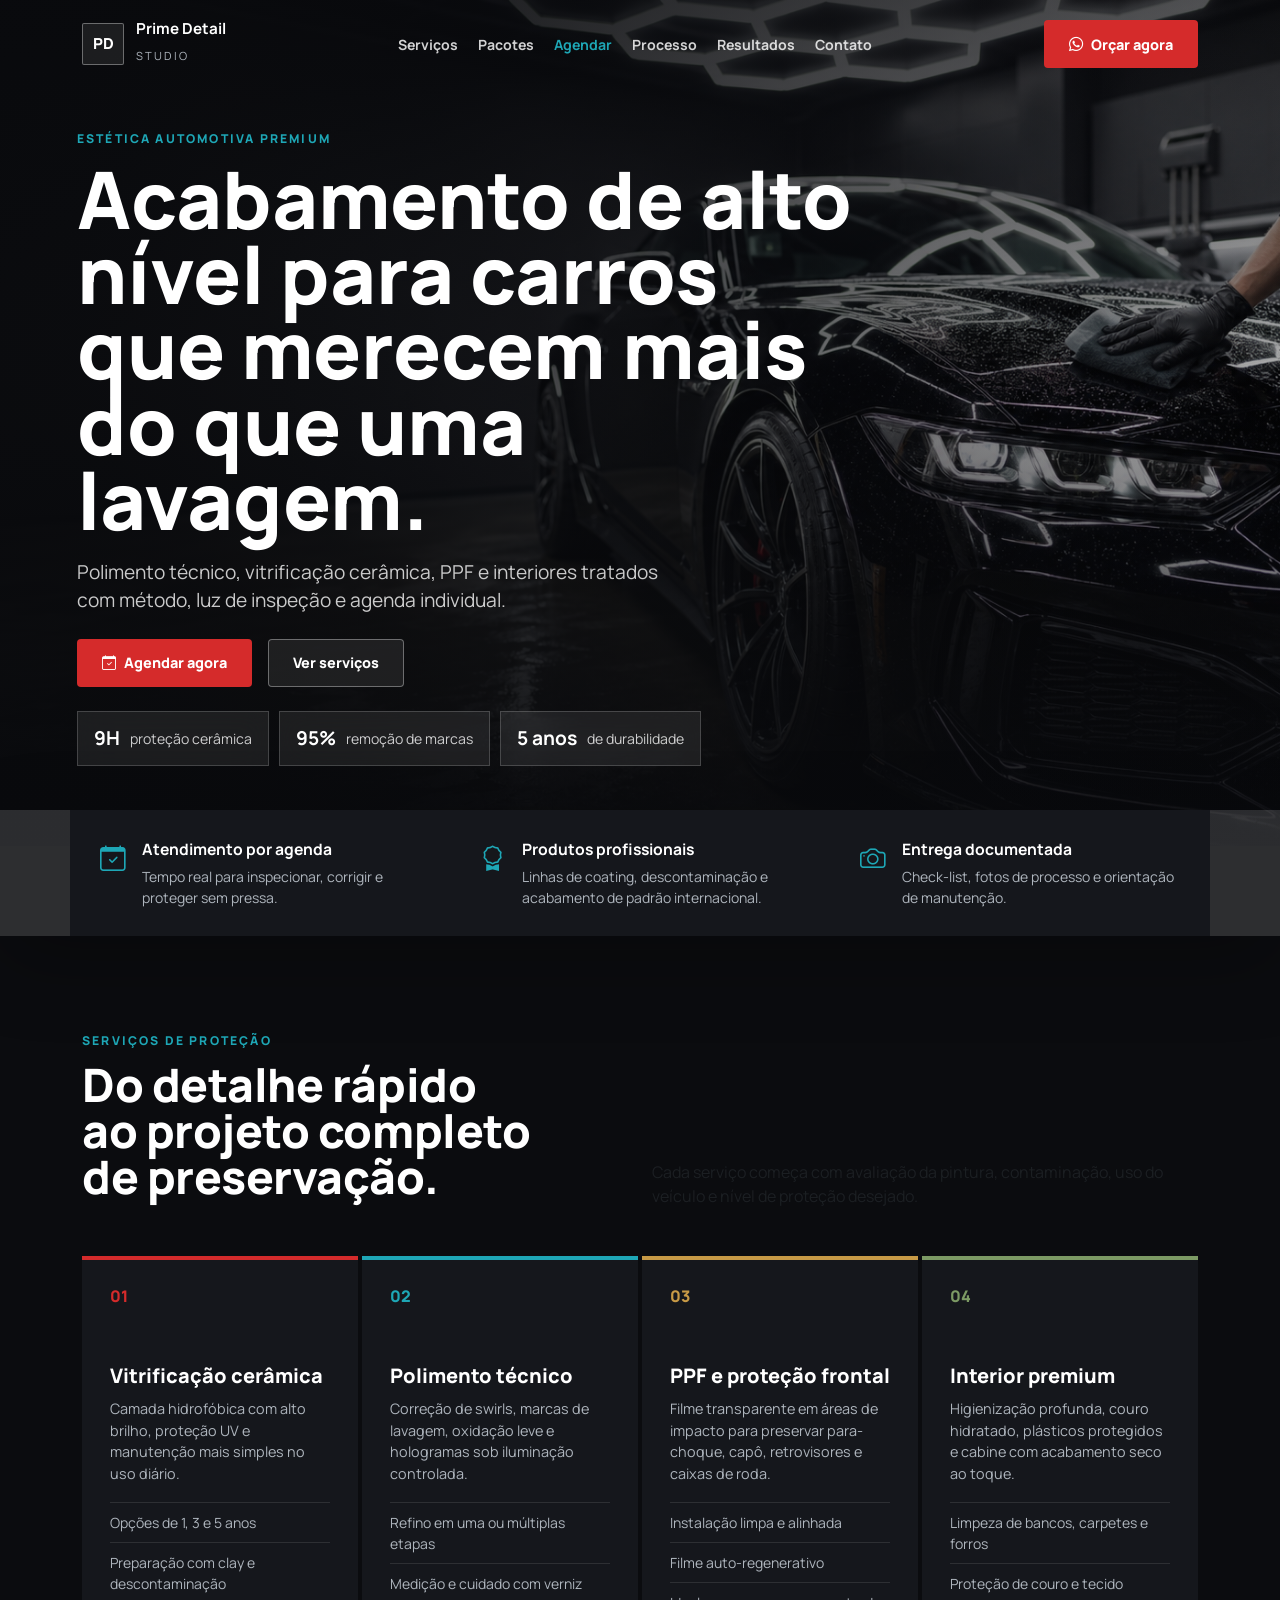
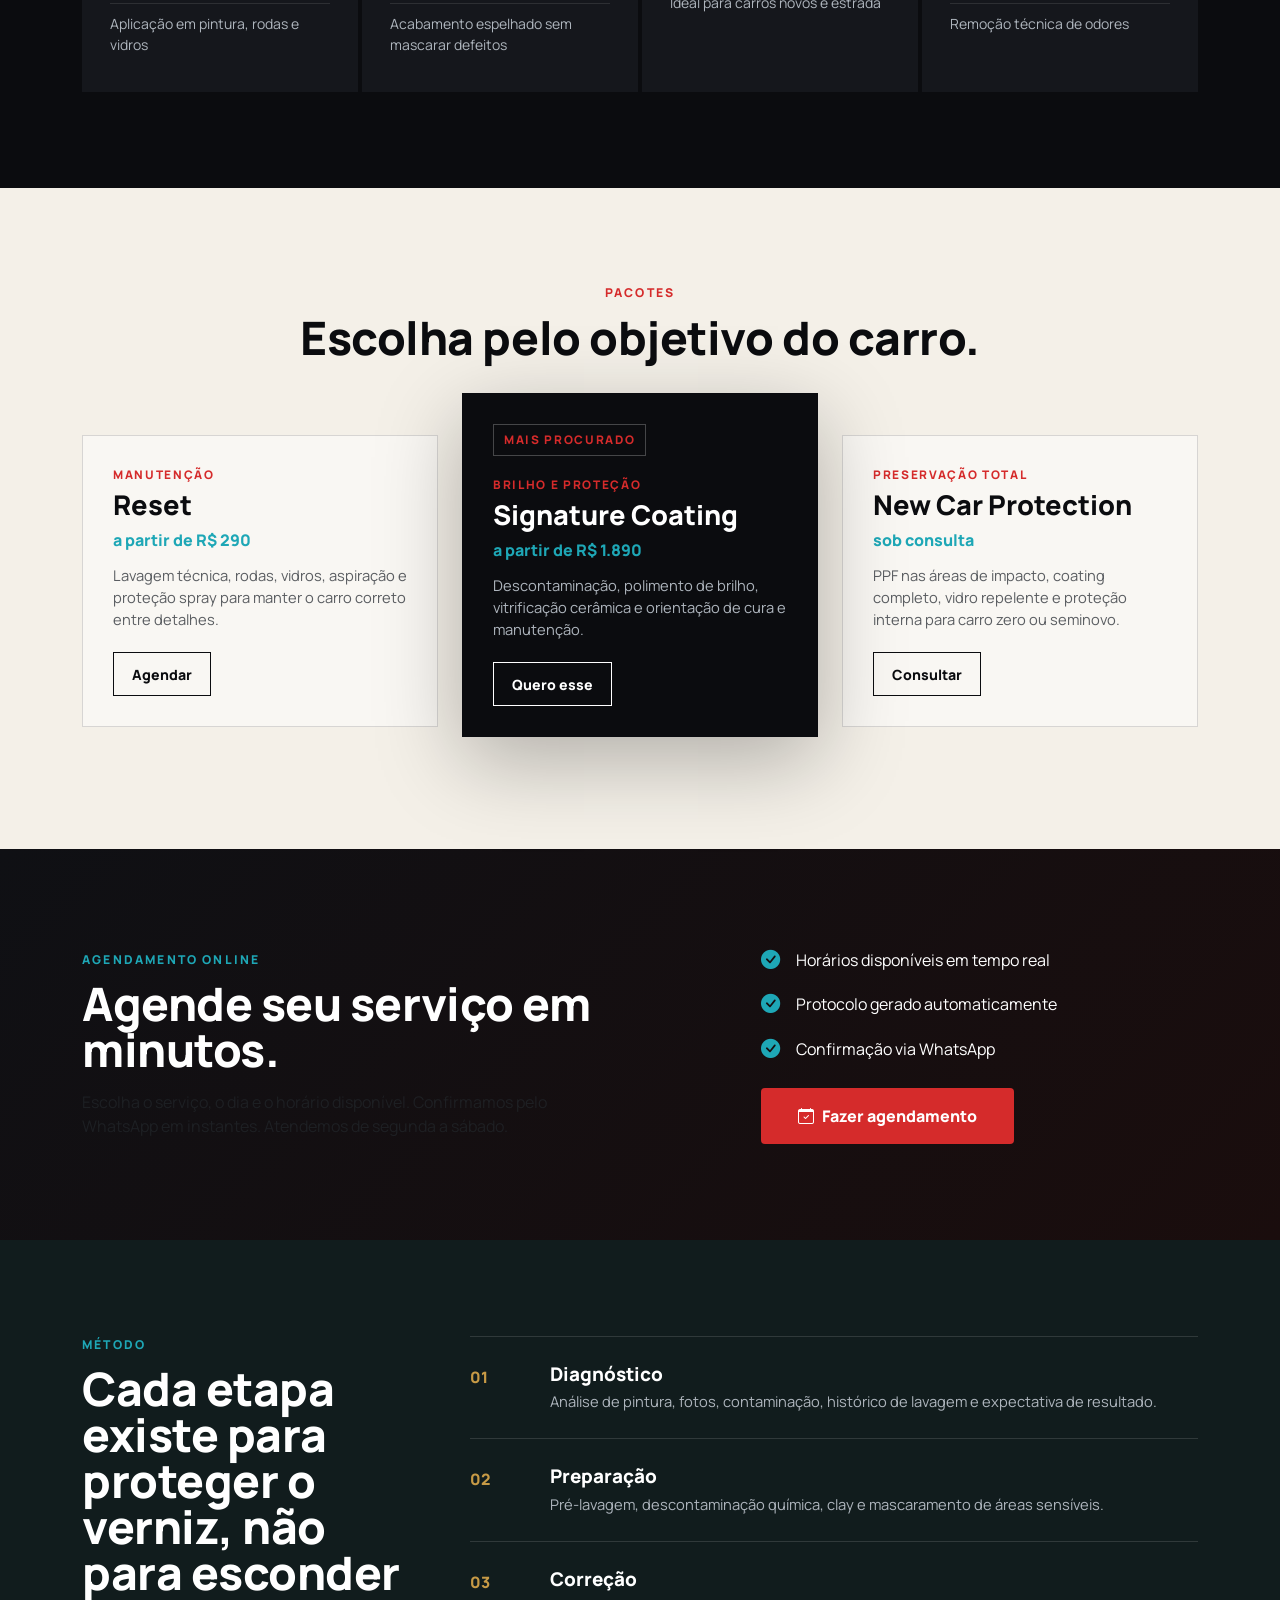
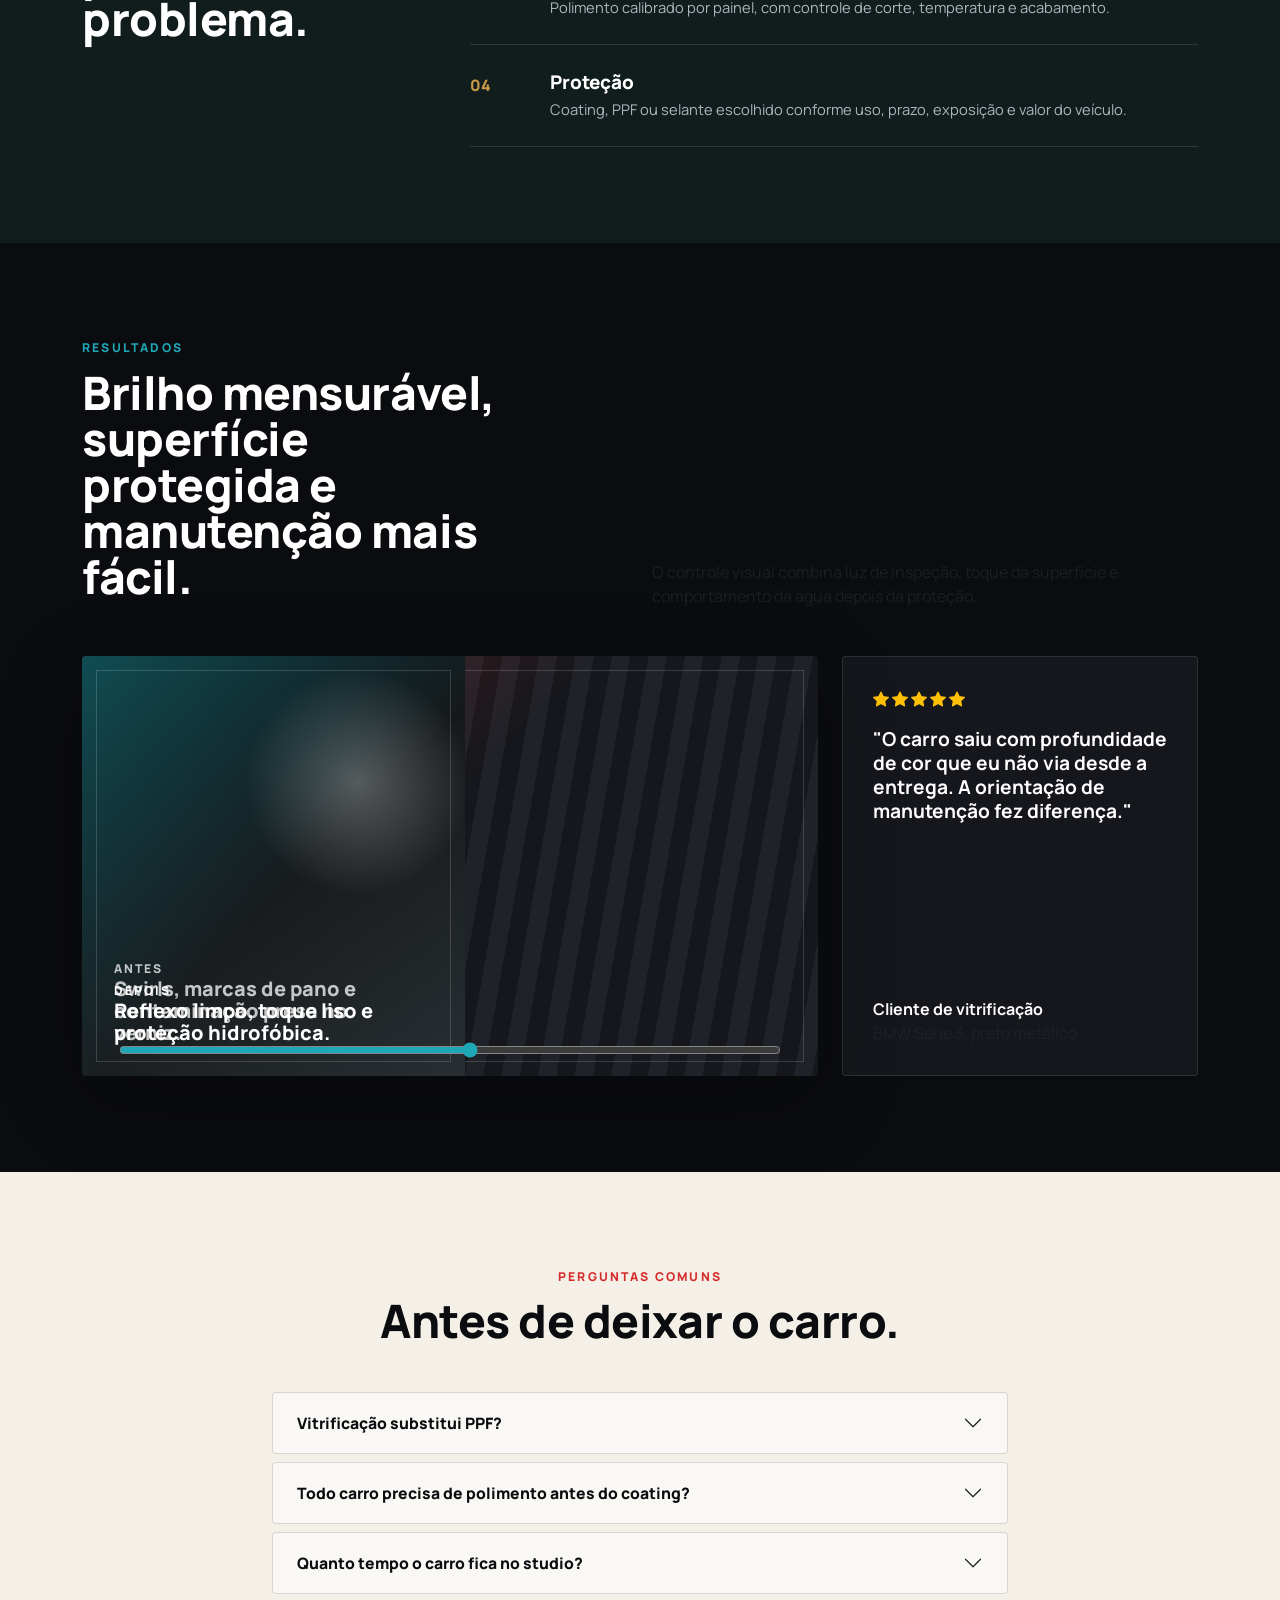
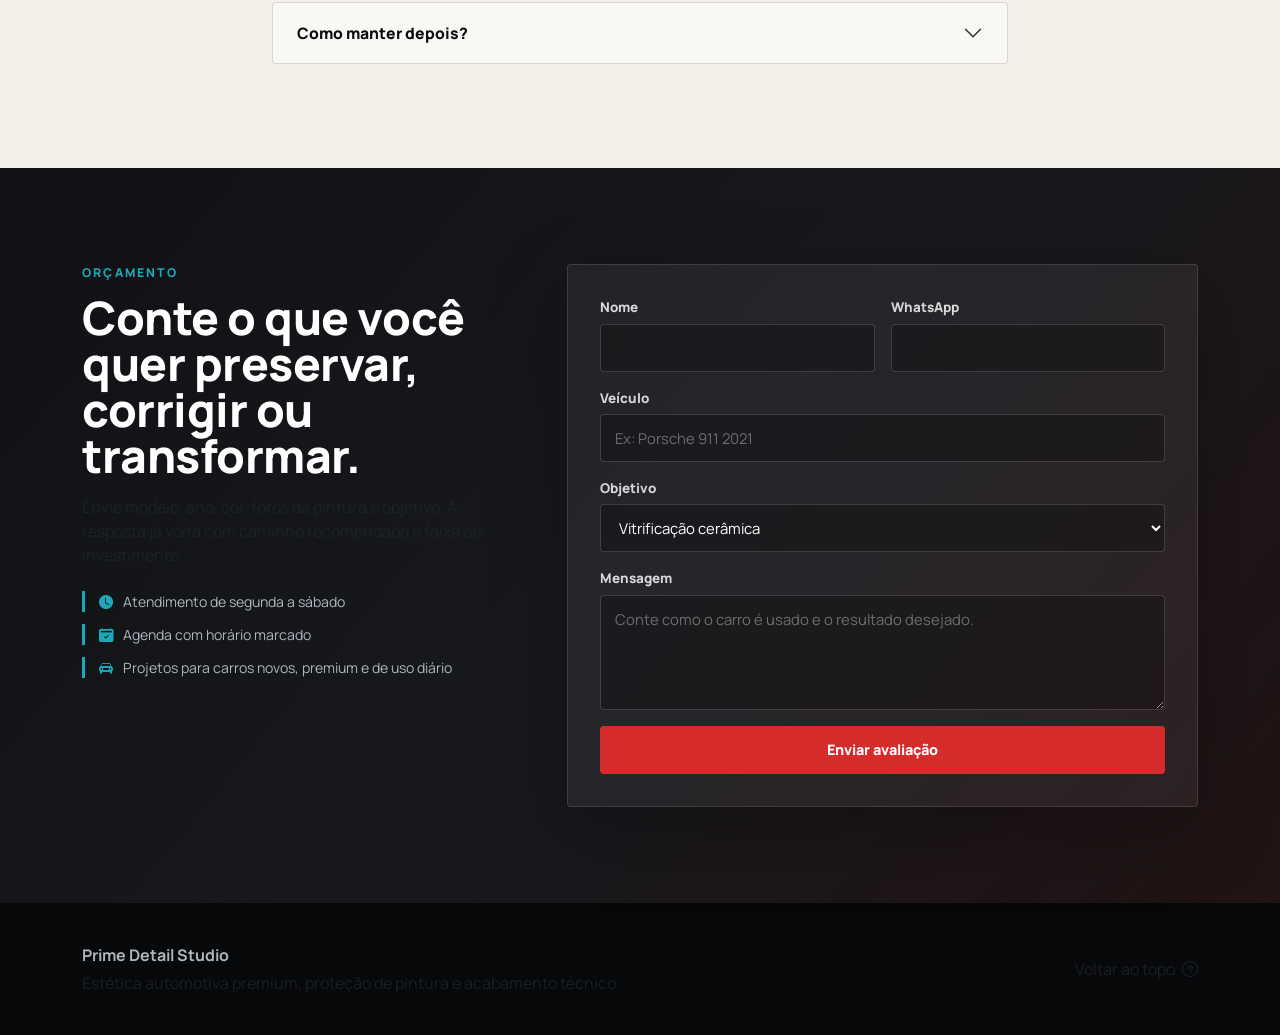
==== commit 65ff2eba: "up" ====
--- a/index.html
+++ b/index.html
@@ -61,7 +61,7 @@
           <h1 id="hero-title">Acabamento de alto nível para carros que merecem mais do que uma lavagem.</h1>
           <p class="pd-hero-copy">Polimento técnico, vitrificação cerâmica, PPF e interiores tratados com método, luz de inspeção e agenda individual.</p>
           <div class="d-flex flex-wrap gap-3 mt-4 mb-4">
-            <a class="pd-btn pd-btn-primary" href="#agendar">
+            <a class="pd-btn pd-btn-primary" href="agendamento.html">
               <i class="bi bi-calendar-check me-2"></i>Agendar agora
             </a>
             <a class="pd-btn pd-btn-ghost" href="#servicos">Ver serviços</a>
@@ -188,7 +188,7 @@
                 <h3 class="pd-pkg-title">Reset</h3>
                 <p class="pd-pkg-price">a partir de R$ 290</p>
                 <p class="pd-pkg-desc">Lavagem técnica, rodas, vidros, aspiração e proteção spray para manter o carro correto entre detalhes.</p>
-                <a href="#agendar" class="pd-pkg-btn">Agendar</a>
+                <a href="agendamento.html" class="pd-pkg-btn">Agendar</a>
               </article>
             </div>
             <div class="col-md-6 col-lg-4">
@@ -198,7 +198,7 @@
                 <h3 class="pd-pkg-title">Signature Coating</h3>
                 <p class="pd-pkg-price">a partir de R$ 1.890</p>
                 <p class="pd-pkg-desc">Descontaminação, polimento de brilho, vitrificação cerâmica e orientação de cura e manutenção.</p>
-                <a href="#agendar" class="pd-pkg-btn">Quero esse</a>
+                <a href="agendamento.html" class="pd-pkg-btn">Quero esse</a>
               </article>
             </div>
             <div class="col-md-6 col-lg-4">
@@ -214,140 +214,33 @@
         </div>
       </section>
 
-      <!-- SCHEDULING -->
-      <section id="agendar" class="pd-section pd-section-dark">
-        <div class="container-xl">
-          <div class="row justify-content-center mb-5">
-            <div class="col-lg-7 text-center">
+      <!-- CTA AGENDAMENTO -->
+      <section id="agendar" class="pd-section pd-section-cta">
+        <div class="container-xl">
+          <div class="row align-items-center g-5">
+            <div class="col-lg-7">
               <p class="eyebrow">Agendamento online</p>
-              <h2 class="pd-heading">Agende sua lavagem em minutos</h2>
-              <p class="text-muted mt-3">Escolha o serviço, o dia e horário disponível. Confirmamos pelo WhatsApp em instantes.</p>
-            </div>
-          </div>
-
-          <div class="row justify-content-center">
-            <div class="col-xl-10">
-              <form id="schedulingForm" class="pd-scheduling-form">
-
-                <!-- Step 1 -->
-                <div class="pd-step mb-5">
-                  <div class="pd-step-header">
-                    <span class="pd-step-num">1</span>
-                    <h5 class="pd-step-title">Tipo de lavagem</h5>
-                  </div>
-                  <div class="row g-3">
-                    <div class="col-6 col-lg-3">
-                      <label class="pd-wash-card h-100">
-                        <input type="radio" name="tipoLavagem" value="Lavagem Simples (R$ 60+)" required>
-                        <div class="pd-wash-inner">
-                          <i class="bi bi-droplet-fill"></i>
-                          <strong>Lavagem Simples</strong>
-                          <span>Somente exterior</span>
-                          <em>A partir de R$ 60</em>
-                        </div>
-                      </label>
-                    </div>
-                    <div class="col-6 col-lg-3">
-                      <label class="pd-wash-card h-100">
-                        <input type="radio" name="tipoLavagem" value="Lavagem Completa (R$ 120+)">
-                        <div class="pd-wash-inner">
-                          <i class="bi bi-droplet-half"></i>
-                          <strong>Lavagem Completa</strong>
-                          <span>Exterior + interior</span>
-                          <em>A partir de R$ 120</em>
-                        </div>
-                      </label>
-                    </div>
-                    <div class="col-6 col-lg-3">
-                      <label class="pd-wash-card h-100">
-                        <input type="radio" name="tipoLavagem" value="Lavagem Premium (R$ 190+)">
-                        <div class="pd-wash-inner">
-                          <i class="bi bi-stars"></i>
-                          <strong>Lavagem Premium</strong>
-                          <span>Completa + cera protetora</span>
-                          <em>A partir de R$ 190</em>
-                        </div>
-                      </label>
-                    </div>
-                    <div class="col-6 col-lg-3">
-                      <label class="pd-wash-card h-100">
-                        <input type="radio" name="tipoLavagem" value="Detalhamento Completo (R$ 350+)">
-                        <div class="pd-wash-inner">
-                          <i class="bi bi-gem"></i>
-                          <strong>Detalhamento</strong>
-                          <span>Polimento + proteção</span>
-                          <em>A partir de R$ 350</em>
-                        </div>
-                      </label>
-                    </div>
-                  </div>
-                </div>
-
-                <!-- Step 2 + 3 -->
-                <div class="pd-step mb-5">
-                  <div class="row g-4">
-                    <div class="col-md-5">
-                      <div class="pd-step-header">
-                        <span class="pd-step-num">2</span>
-                        <h5 class="pd-step-title">Dia</h5>
-                      </div>
-                      <input type="date" name="dia" id="scheduleDate" class="pd-input" required>
-                      <small class="text-muted d-block mt-2">
-                        <i class="bi bi-info-circle me-1"></i>Atendemos de segunda a sábado
-                      </small>
-                    </div>
-                    <div class="col-md-7">
-                      <div class="pd-step-header">
-                        <span class="pd-step-num">3</span>
-                        <h5 class="pd-step-title">Horário</h5>
-                      </div>
-                      <div class="pd-time-grid">
-                        <label class="pd-time-slot"><input type="radio" name="horario" value="08:00" required><span>08:00</span></label>
-                        <label class="pd-time-slot"><input type="radio" name="horario" value="09:00"><span>09:00</span></label>
-                        <label class="pd-time-slot"><input type="radio" name="horario" value="10:00"><span>10:00</span></label>
-                        <label class="pd-time-slot"><input type="radio" name="horario" value="11:00"><span>11:00</span></label>
-                        <label class="pd-time-slot"><input type="radio" name="horario" value="13:00"><span>13:00</span></label>
-                        <label class="pd-time-slot"><input type="radio" name="horario" value="14:00"><span>14:00</span></label>
-                        <label class="pd-time-slot"><input type="radio" name="horario" value="15:00"><span>15:00</span></label>
-                        <label class="pd-time-slot"><input type="radio" name="horario" value="16:00"><span>16:00</span></label>
-                      </div>
-                    </div>
-                  </div>
-                </div>
-
-                <!-- Step 4 -->
-                <div class="pd-step mb-5">
-                  <div class="pd-step-header">
-                    <span class="pd-step-num">4</span>
-                    <h5 class="pd-step-title">Suas informações</h5>
-                  </div>
-                  <div class="row g-3">
-                    <div class="col-md-6">
-                      <input type="text" name="nome" placeholder="Seu nome completo" class="pd-input" required>
-                    </div>
-                    <div class="col-md-6">
-                      <input type="tel" name="whatsapp" placeholder="WhatsApp com DDD" class="pd-input" required>
-                    </div>
-                    <div class="col-12">
-                      <input type="text" name="veiculo" placeholder="Veículo — Ex: Honda Civic 2023 Prata" class="pd-input">
-                    </div>
-                    <div class="col-12">
-                      <textarea name="observacoes" rows="3" class="pd-input"
-                        placeholder="Informações adicionais — condição do carro, preferências ou cuidados especiais..."></textarea>
-                    </div>
-                  </div>
-                </div>
-
-                <div class="text-center">
-                  <button type="submit" class="pd-btn pd-btn-primary pd-btn-lg">
-                    <i class="bi bi-whatsapp me-2"></i>Confirmar agendamento via WhatsApp
-                  </button>
-                  <p class="text-muted mt-3 mb-0 pd-form-hint">
-                    Você será redirecionado para o WhatsApp com os dados do agendamento.
-                  </p>
-                </div>
-
-              </form>
+              <h2 class="pd-heading">Agende seu serviço em minutos.</h2>
+              <p class="text-muted mt-3 mb-0 pd-cta-desc">
+                Escolha o serviço, o dia e o horário disponível. Confirmamos pelo WhatsApp em instantes. Atendemos de segunda a sábado.
+              </p>
+            </div>
+            <div class="col-lg-5 d-flex flex-column gap-3 align-items-lg-start">
+              <div class="d-flex align-items-center gap-3">
+                <i class="bi bi-check-circle-fill pd-cta-icon"></i>
+                <span>Horários disponíveis em tempo real</span>
+              </div>
+              <div class="d-flex align-items-center gap-3">
+                <i class="bi bi-check-circle-fill pd-cta-icon"></i>
+                <span>Protocolo gerado automaticamente</span>
+              </div>
+              <div class="d-flex align-items-center gap-3">
+                <i class="bi bi-check-circle-fill pd-cta-icon"></i>
+                <span>Confirmação via WhatsApp</span>
+              </div>
+              <a class="pd-btn pd-btn-primary pd-btn-lg mt-2" href="agendamento.html">
+                <i class="bi bi-calendar-check me-2"></i>Fazer agendamento
+              </a>
             </div>
           </div>
         </div>
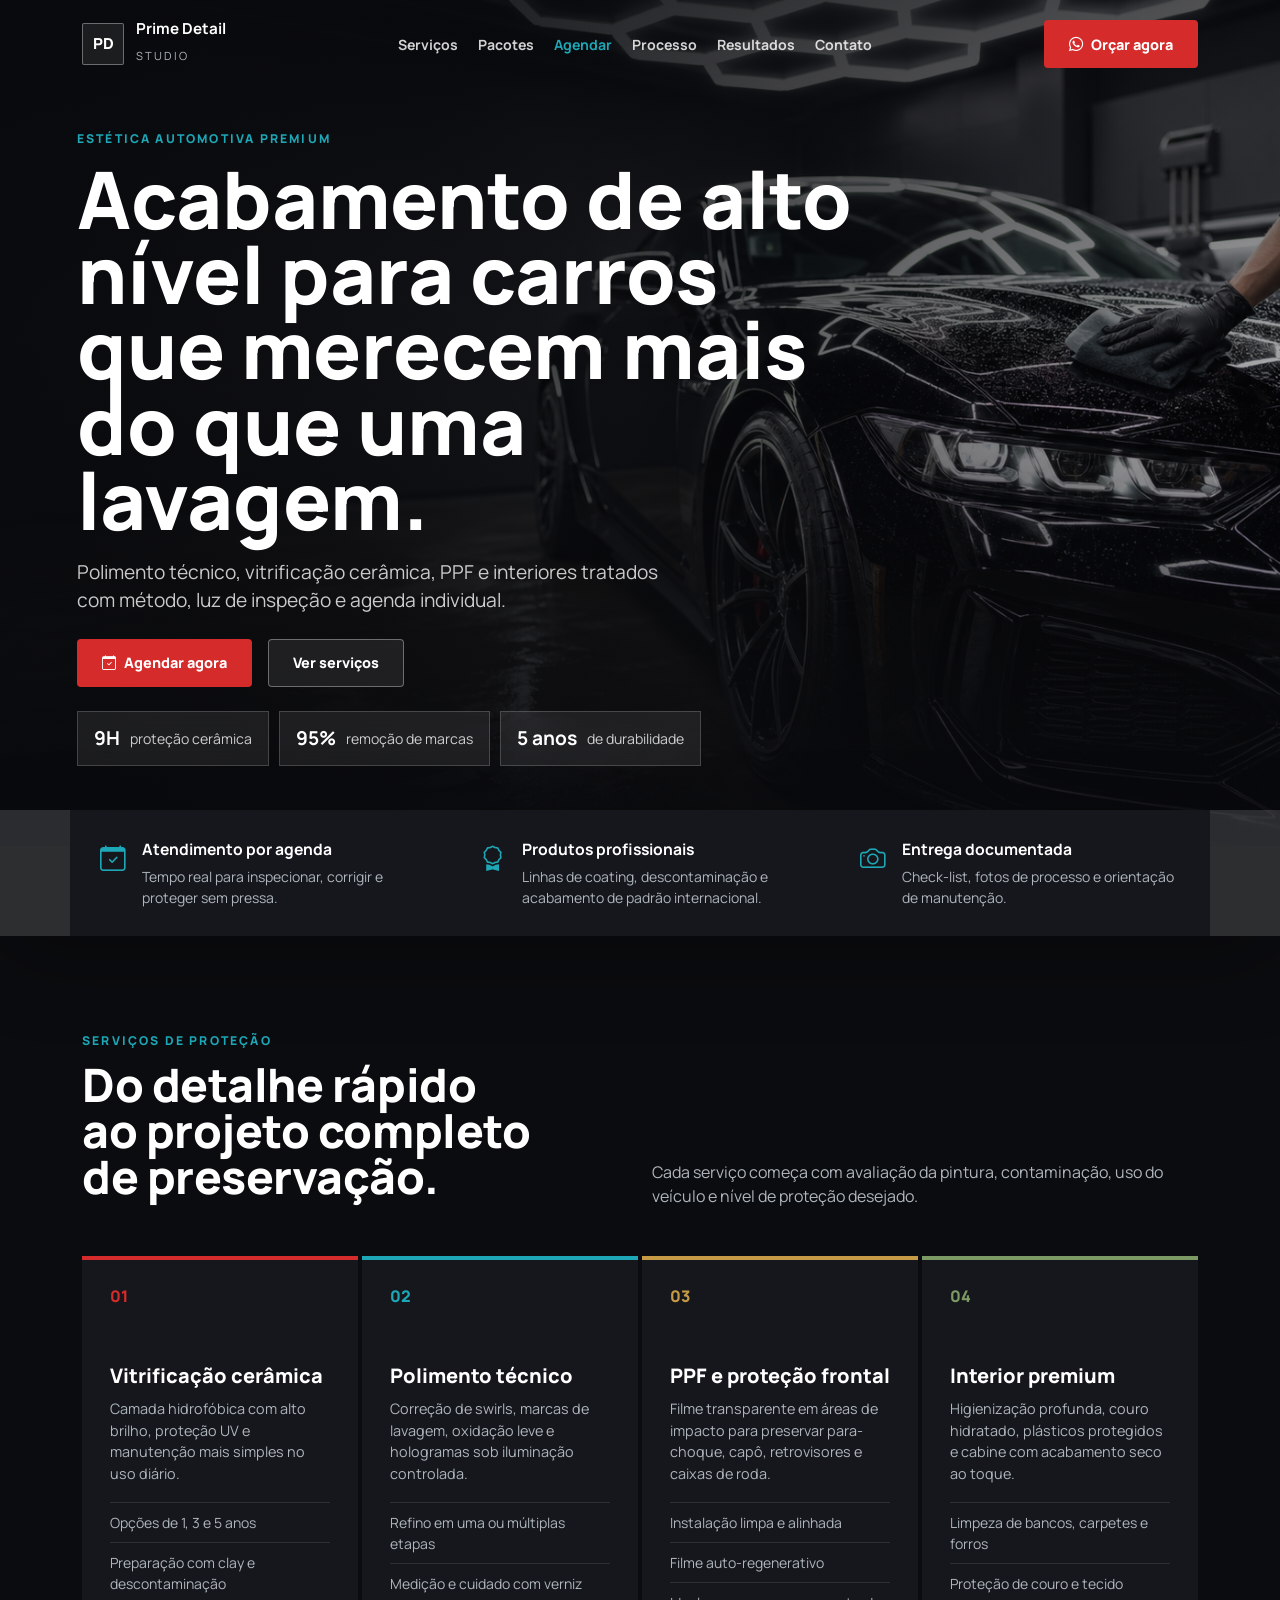
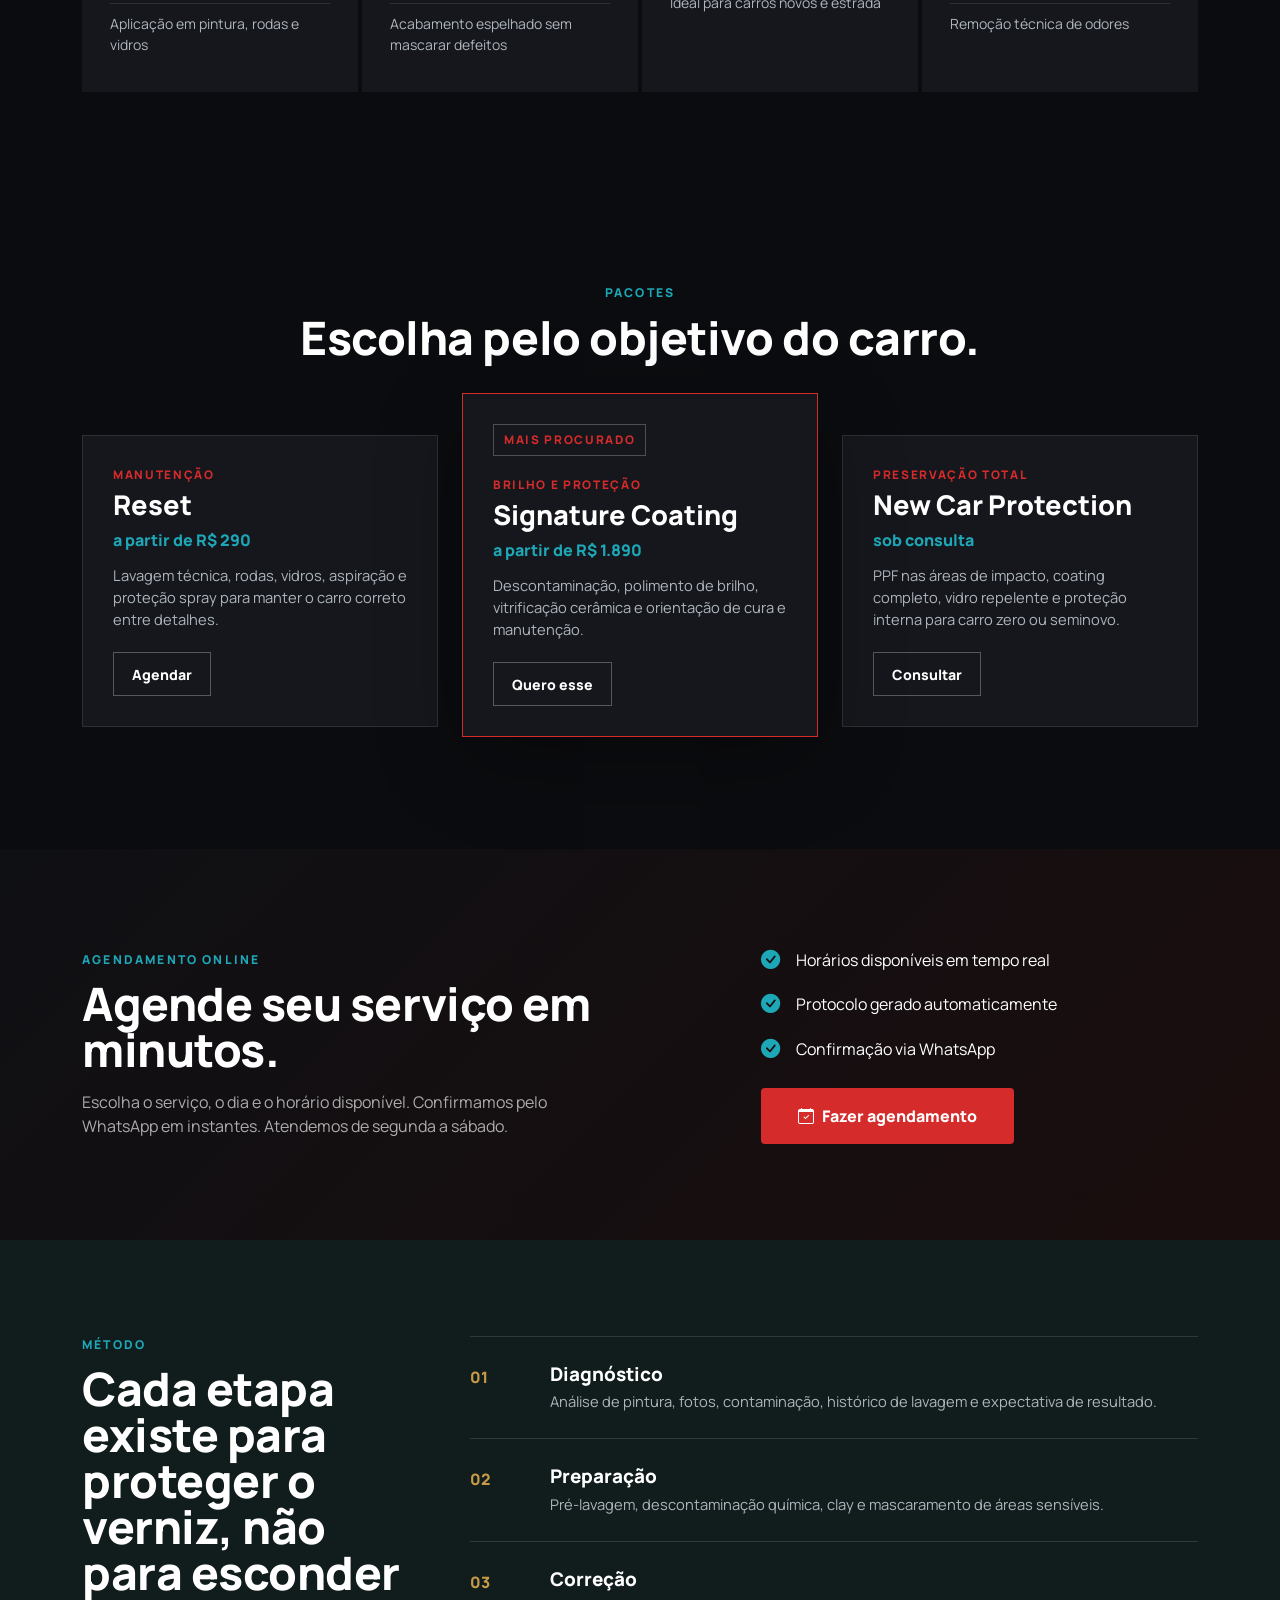
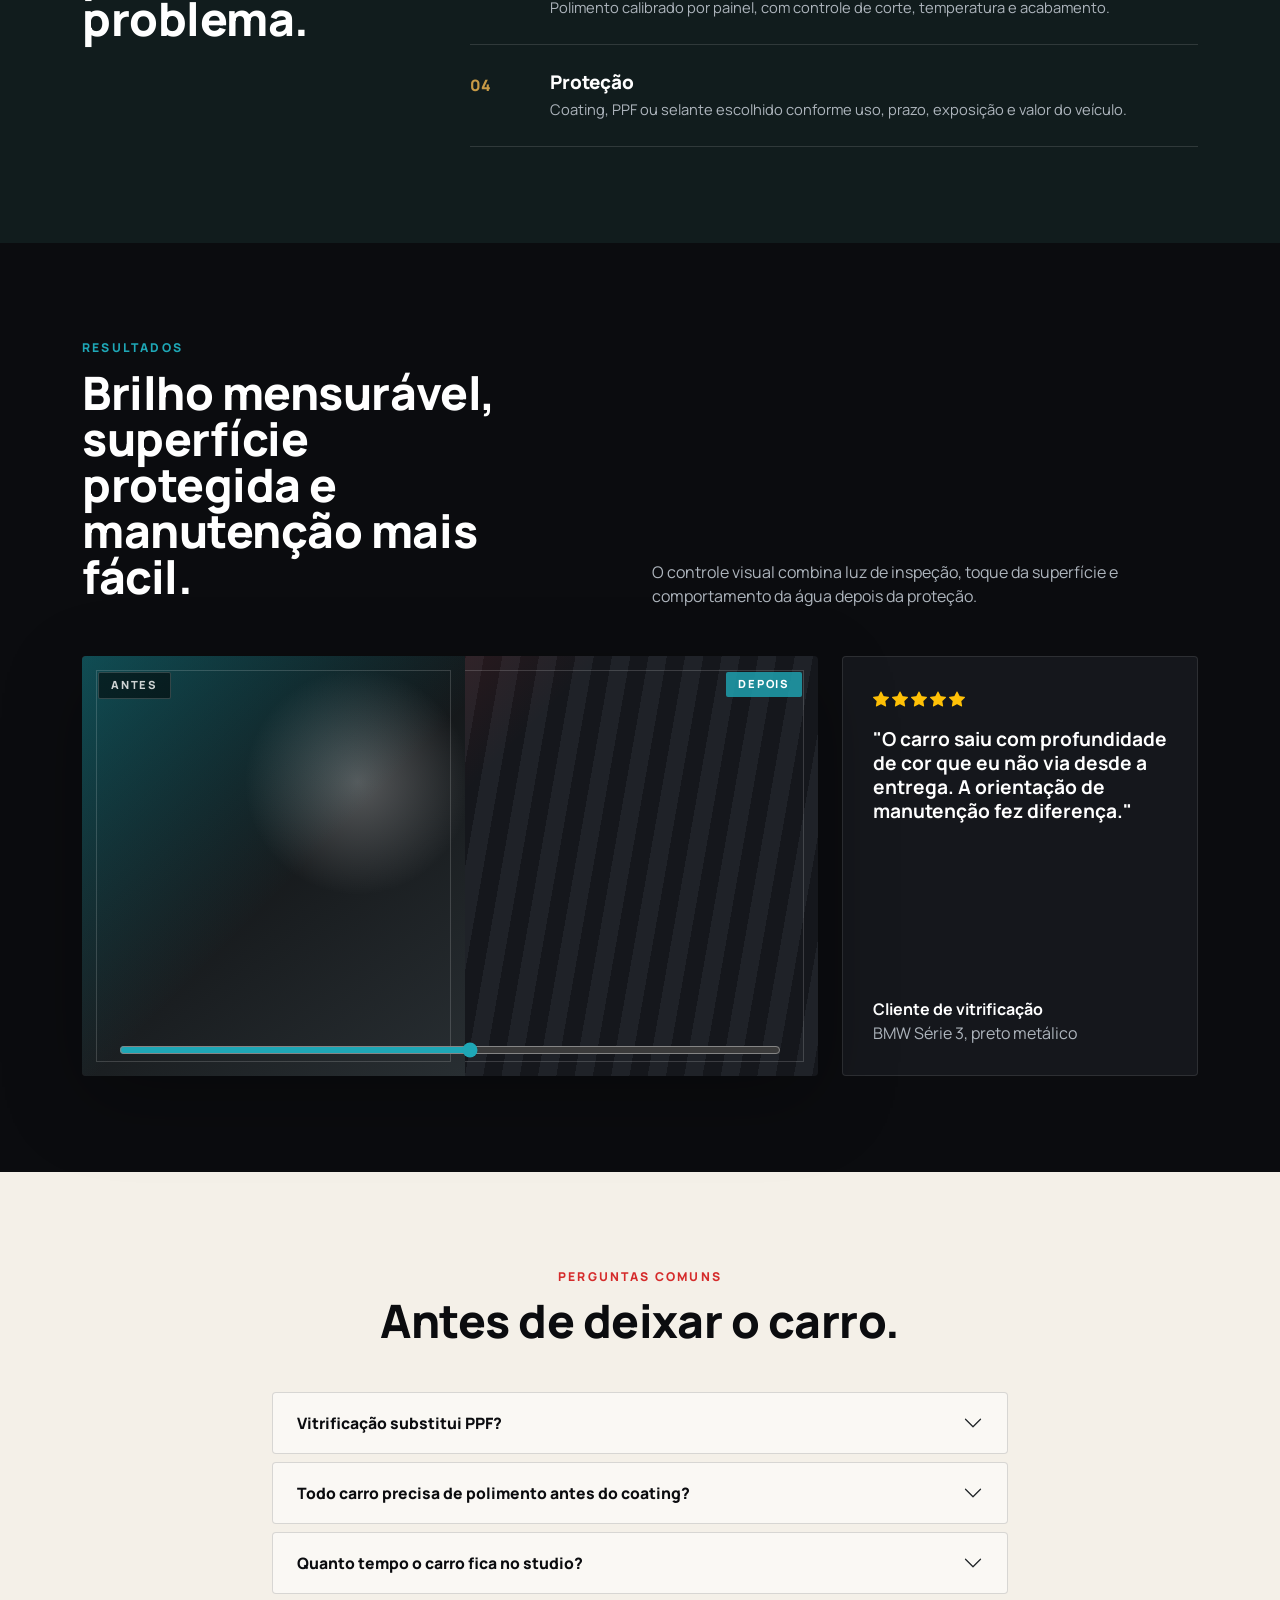
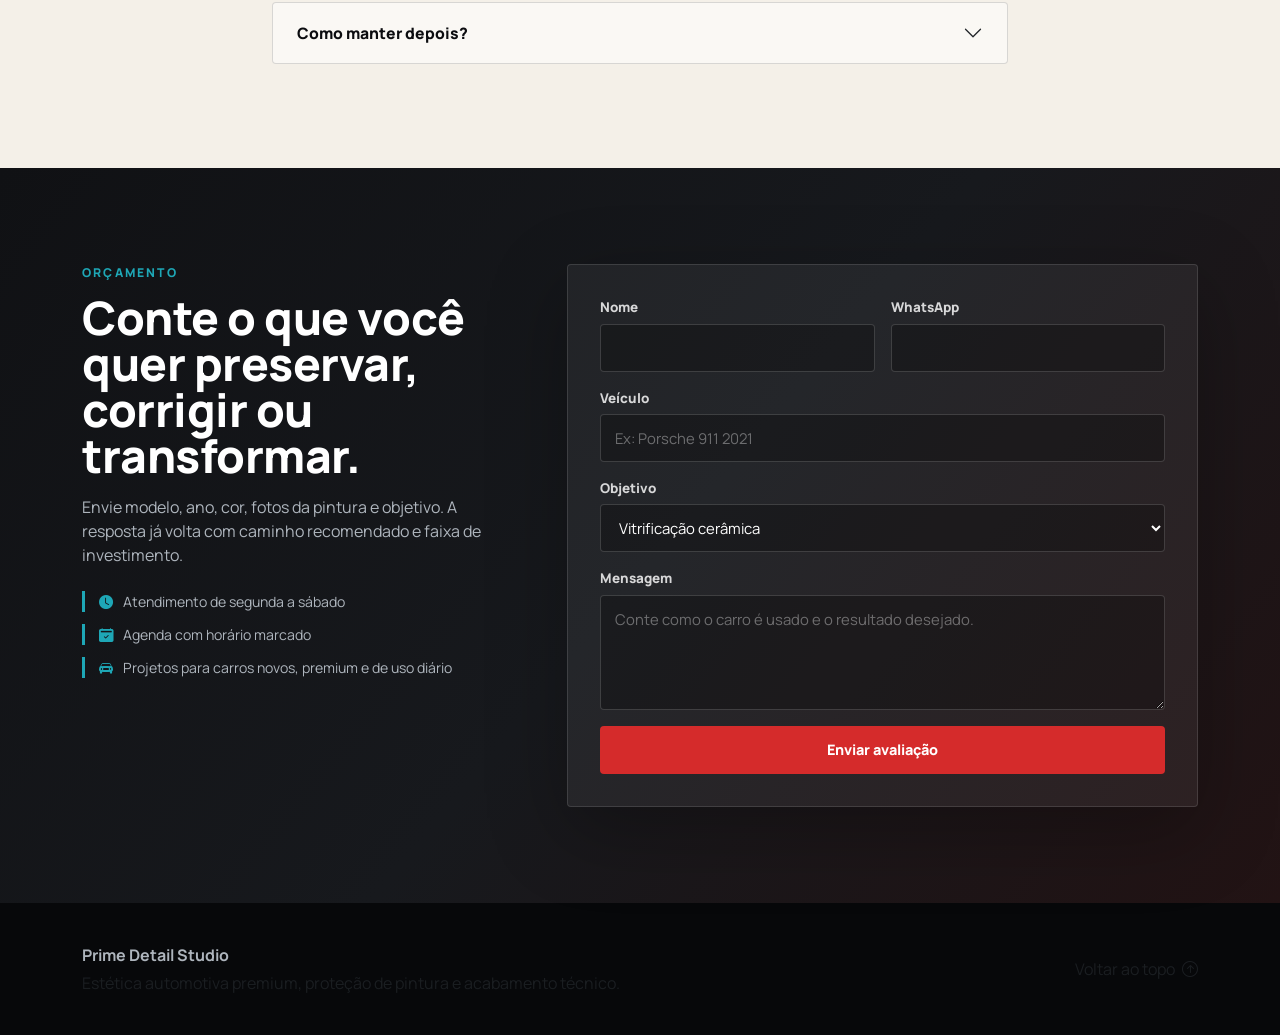
==== commit 7e19c940: "up" ====
--- a/index.html
+++ b/index.html
@@ -175,11 +175,11 @@
       </section>
 
       <!-- PACKAGES -->
-      <section id="pacotes" class="pd-section pd-section-light">
+      <section id="pacotes" class="pd-section pd-section-dark">
         <div class="container-xl">
           <div class="text-center mb-5">
-            <p class="eyebrow eyebrow-dark">Pacotes</p>
-            <h2 class="pd-heading pd-heading-dark">Escolha pelo objetivo do carro.</h2>
+            <p class="eyebrow">Pacotes</p>
+            <h2 class="pd-heading">Escolha pelo objetivo do carro.</h2>
           </div>
           <div class="row g-4 justify-content-center align-items-center">
             <div class="col-md-6 col-lg-4">
@@ -221,7 +221,7 @@
             <div class="col-lg-7">
               <p class="eyebrow">Agendamento online</p>
               <h2 class="pd-heading">Agende seu serviço em minutos.</h2>
-              <p class="text-muted mt-3 mb-0 pd-cta-desc">
+              <p class="mt-3 mb-0 pd-cta-desc">
                 Escolha o serviço, o dia e o horário disponível. Confirmamos pelo WhatsApp em instantes. Atendemos de segunda a sábado.
               </p>
             </div>
@@ -305,14 +305,10 @@
           <div class="row g-4 align-items-stretch">
             <div class="col-lg-8">
               <div class="pd-before-after" data-slider-wrap>
-                <div class="pd-before-side">
-                  <span>Antes</span>
-                  <p>Swirls, marcas de pano e contaminação presa no verniz.</p>
-                </div>
-                <div class="pd-after-side" data-after-side>
-                  <span>Depois</span>
-                  <p>Reflexo limpo, toque liso e proteção hidrofóbica.</p>
-                </div>
+                <div class="pd-before-side"></div>
+                <div class="pd-after-side" data-after-side></div>
+                <span class="pd-ba-badge pd-ba-antes">Antes</span>
+                <span class="pd-ba-badge pd-ba-depois">Depois</span>
                 <input class="pd-comparison-slider" type="range" min="18" max="82" value="52"
                   aria-label="Comparar antes e depois" data-slider>
               </div>
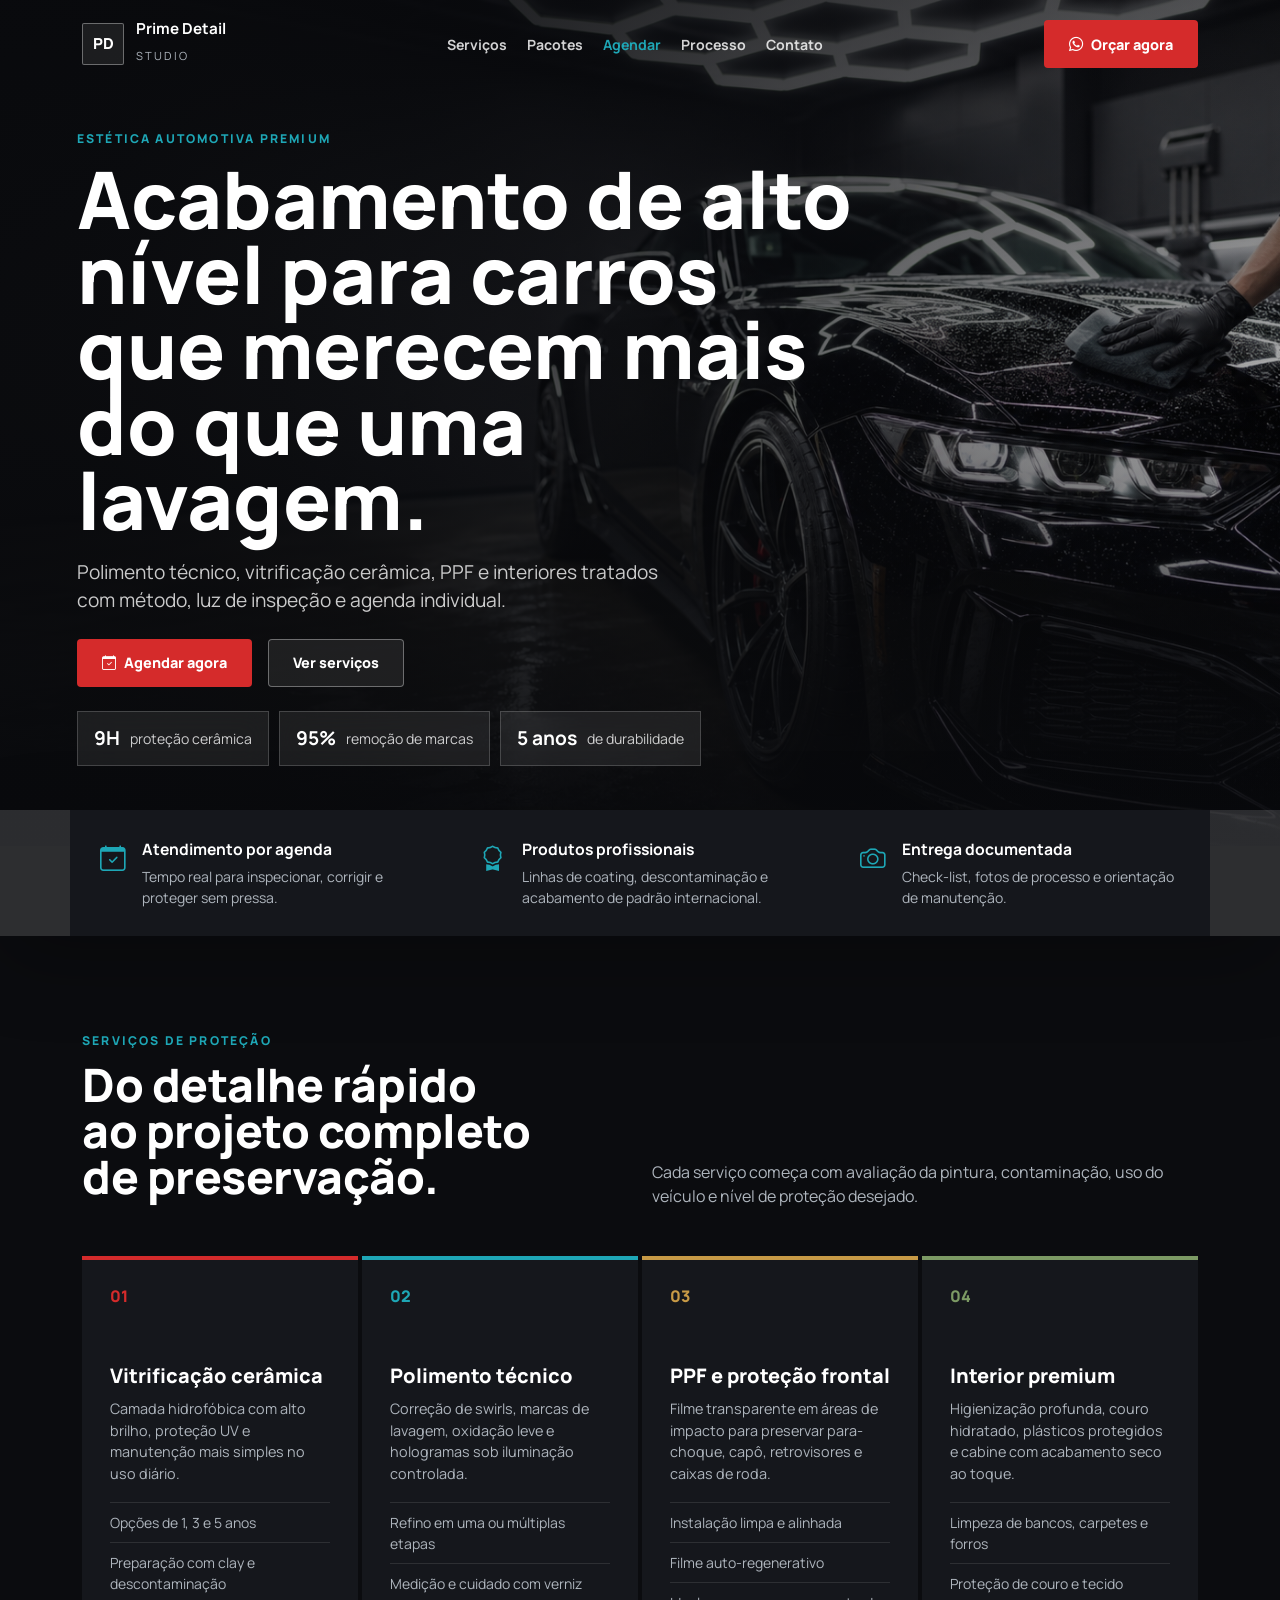
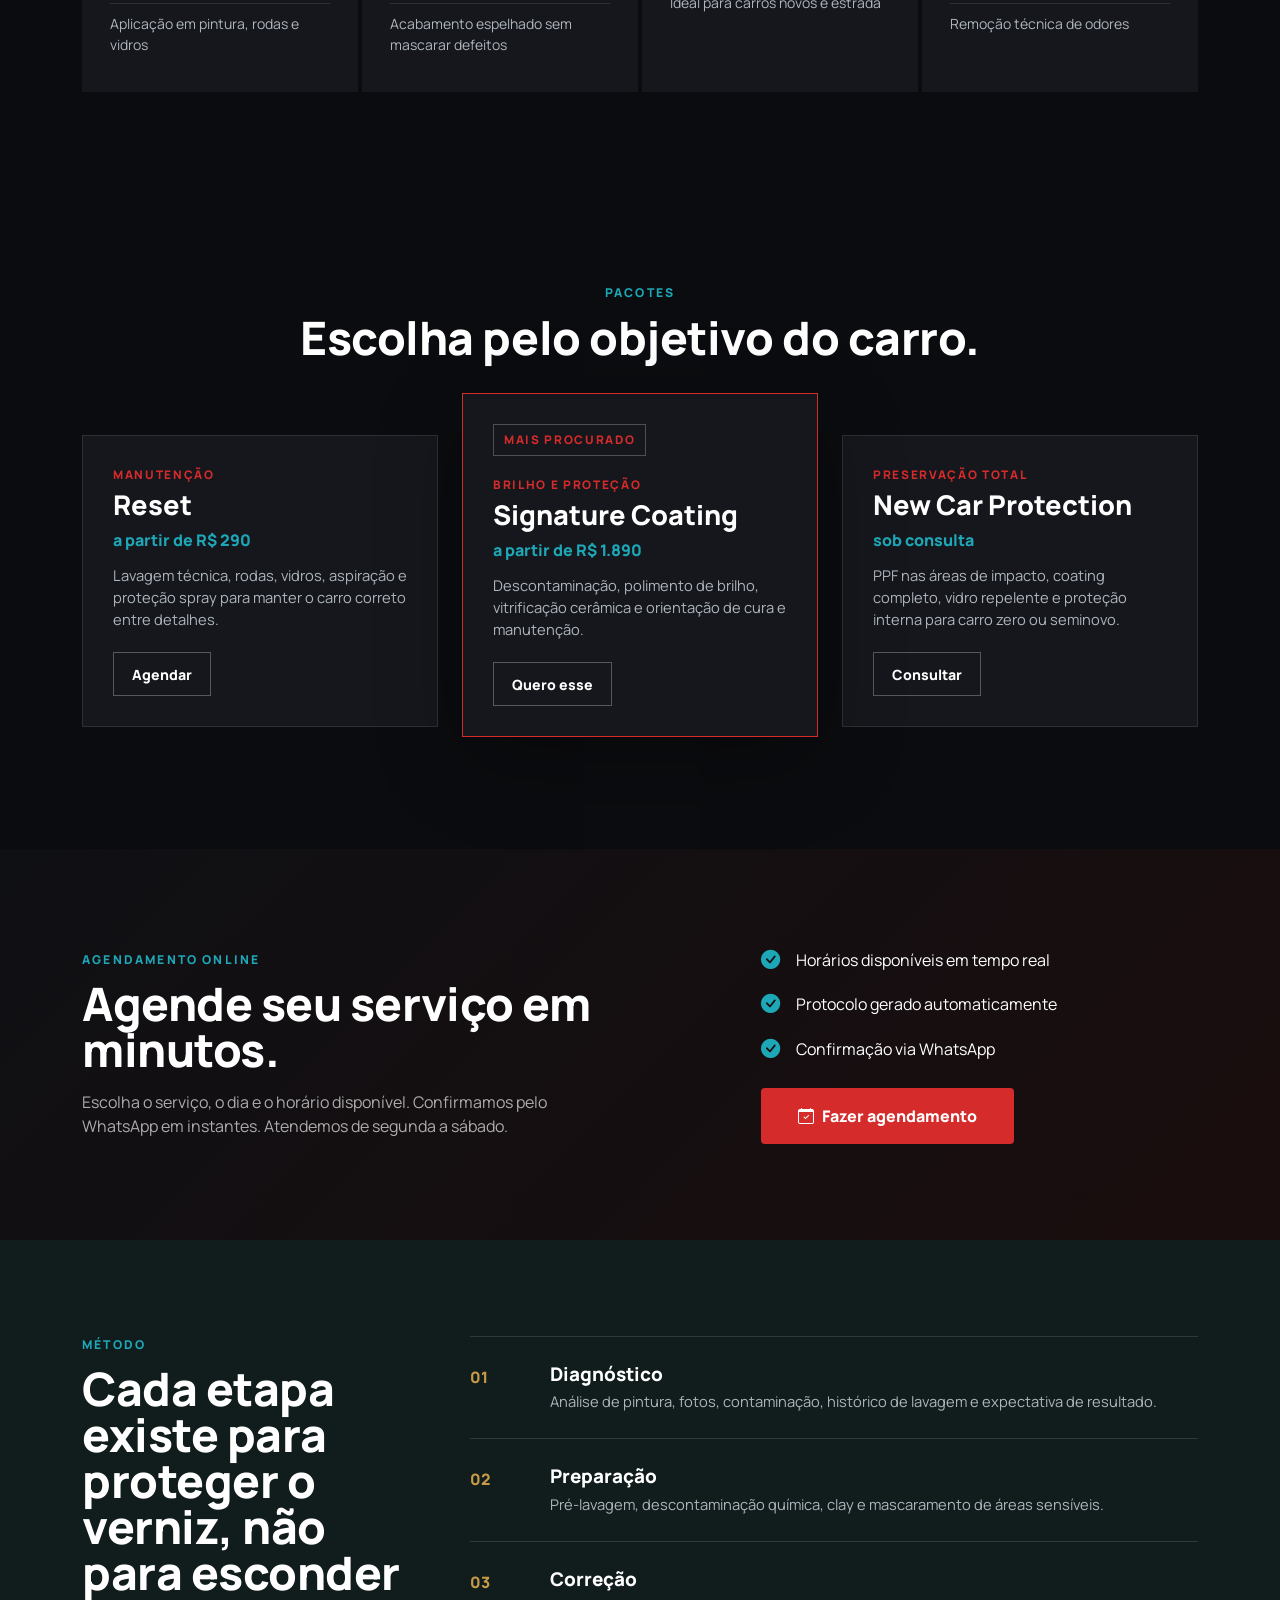
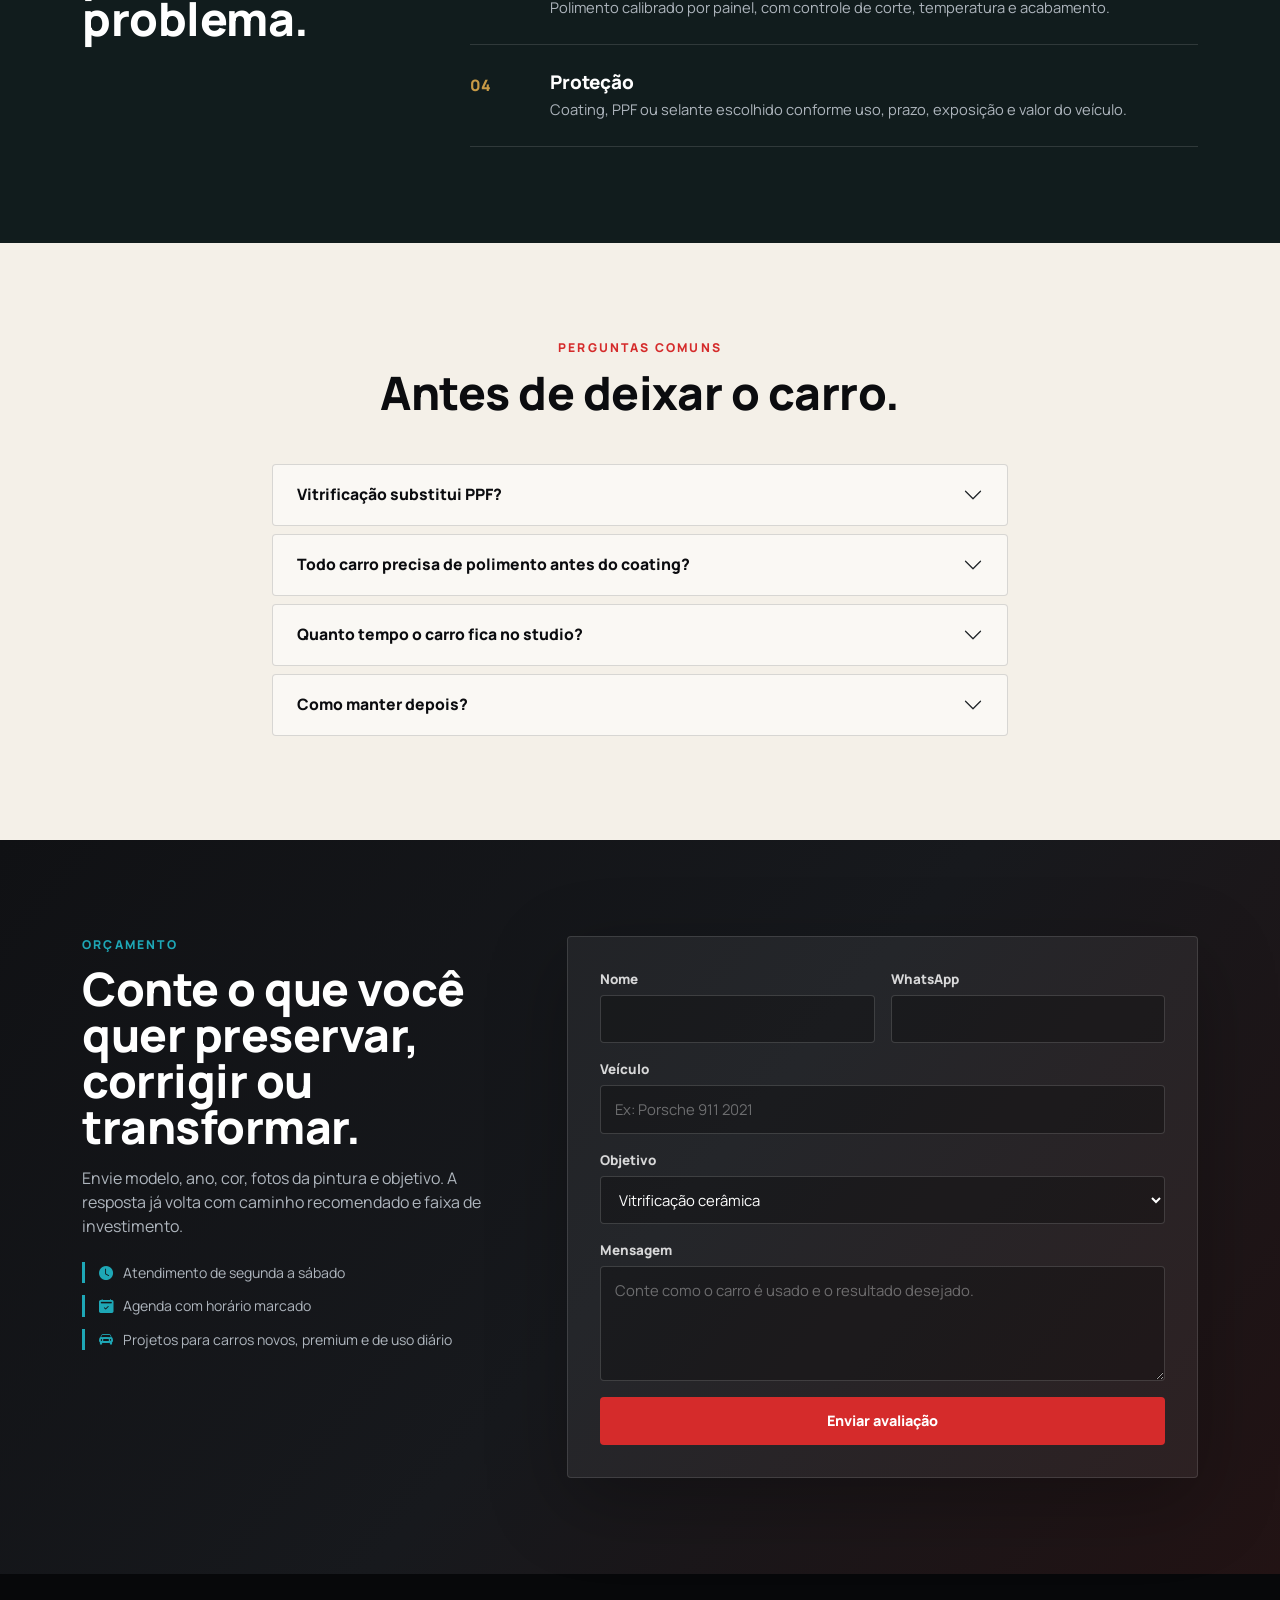
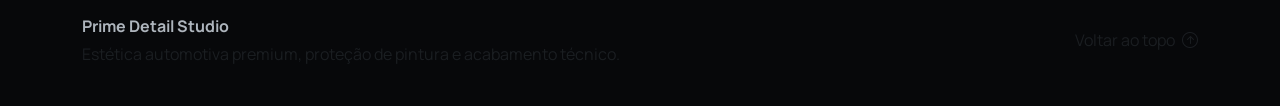
==== commit a951164c: "up" ====
--- a/index.html
+++ b/index.html
@@ -37,7 +37,6 @@
             <li class="nav-item"><a class="nav-link" href="#pacotes">Pacotes</a></li>
             <li class="nav-item"><a class="nav-link nav-link-highlight" href="#agendar">Agendar</a></li>
             <li class="nav-item"><a class="nav-link" href="#processo">Processo</a></li>
-            <li class="nav-item"><a class="nav-link" href="#resultados">Resultados</a></li>
             <li class="nav-item"><a class="nav-link" href="#contato">Contato</a></li>
           </ul>
           <a class="pd-btn pd-btn-primary ms-lg-3 mt-3 mt-lg-0"
@@ -290,48 +289,6 @@
         </div>
       </section>
 
-      <!-- RESULTS -->
-      <section id="resultados" class="pd-section pd-section-dark">
-        <div class="container-xl">
-          <div class="row align-items-end mb-5">
-            <div class="col-lg-5">
-              <p class="eyebrow">Resultados</p>
-              <h2 class="pd-heading">Brilho mensurável, superfície protegida e manutenção mais fácil.</h2>
-            </div>
-            <div class="col-lg-6 offset-lg-1 mt-3 mt-lg-0">
-              <p class="text-muted mb-0">O controle visual combina luz de inspeção, toque da superfície e comportamento da água depois da proteção.</p>
-            </div>
-          </div>
-          <div class="row g-4 align-items-stretch">
-            <div class="col-lg-8">
-              <div class="pd-before-after" data-slider-wrap>
-                <div class="pd-before-side"></div>
-                <div class="pd-after-side" data-after-side></div>
-                <span class="pd-ba-badge pd-ba-antes">Antes</span>
-                <span class="pd-ba-badge pd-ba-depois">Depois</span>
-                <input class="pd-comparison-slider" type="range" min="18" max="82" value="52"
-                  aria-label="Comparar antes e depois" data-slider>
-              </div>
-            </div>
-            <div class="col-lg-4">
-              <div class="pd-testimonial h-100">
-                <div class="mb-3">
-                  <i class="bi bi-star-fill text-warning"></i>
-                  <i class="bi bi-star-fill text-warning"></i>
-                  <i class="bi bi-star-fill text-warning"></i>
-                  <i class="bi bi-star-fill text-warning"></i>
-                  <i class="bi bi-star-fill text-warning"></i>
-                </div>
-                <p>"O carro saiu com profundidade de cor que eu não via desde a entrega. A orientação de manutenção fez diferença."</p>
-                <div class="mt-auto">
-                  <strong>Cliente de vitrificação</strong><br>
-                  <span class="text-muted">BMW Série 3, preto metálico</span>
-                </div>
-              </div>
-            </div>
-          </div>
-        </div>
-      </section>
 
       <!-- FAQ -->
       <section class="pd-section pd-section-light" aria-labelledby="faq-title">
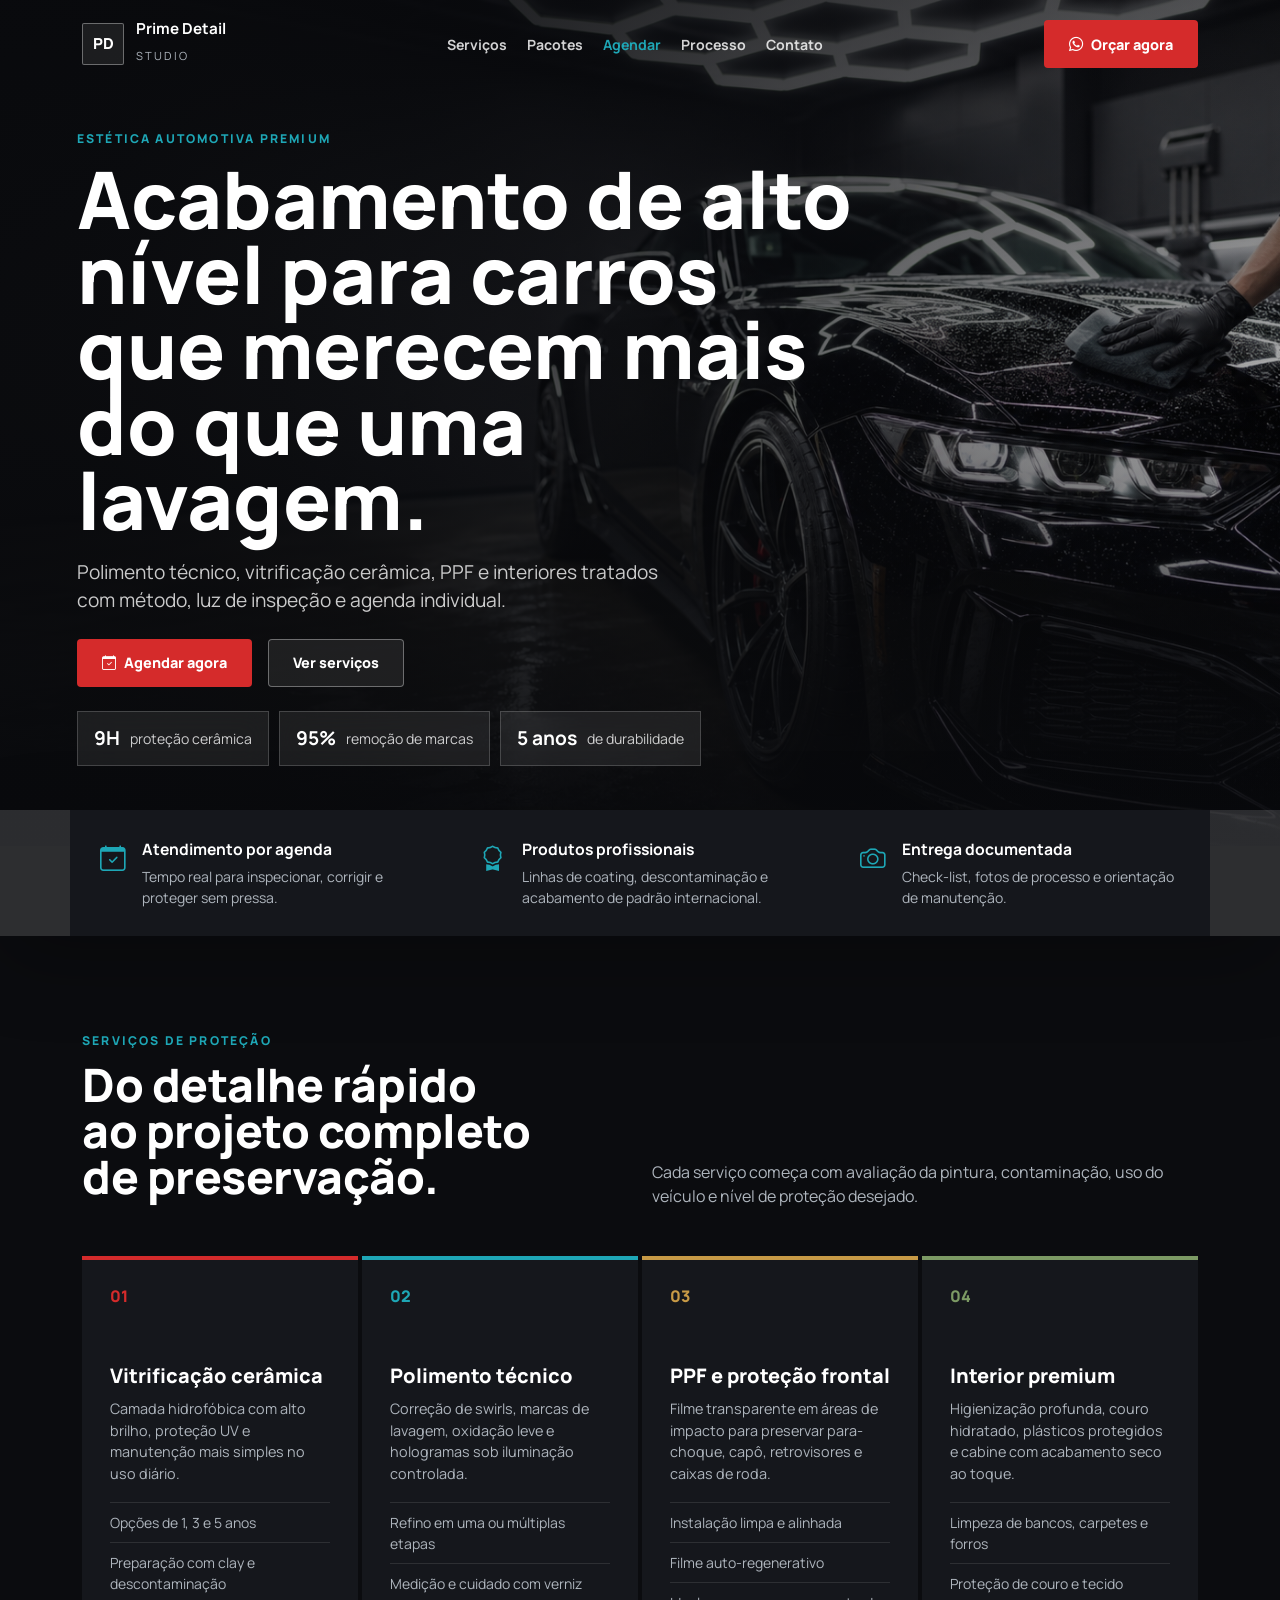
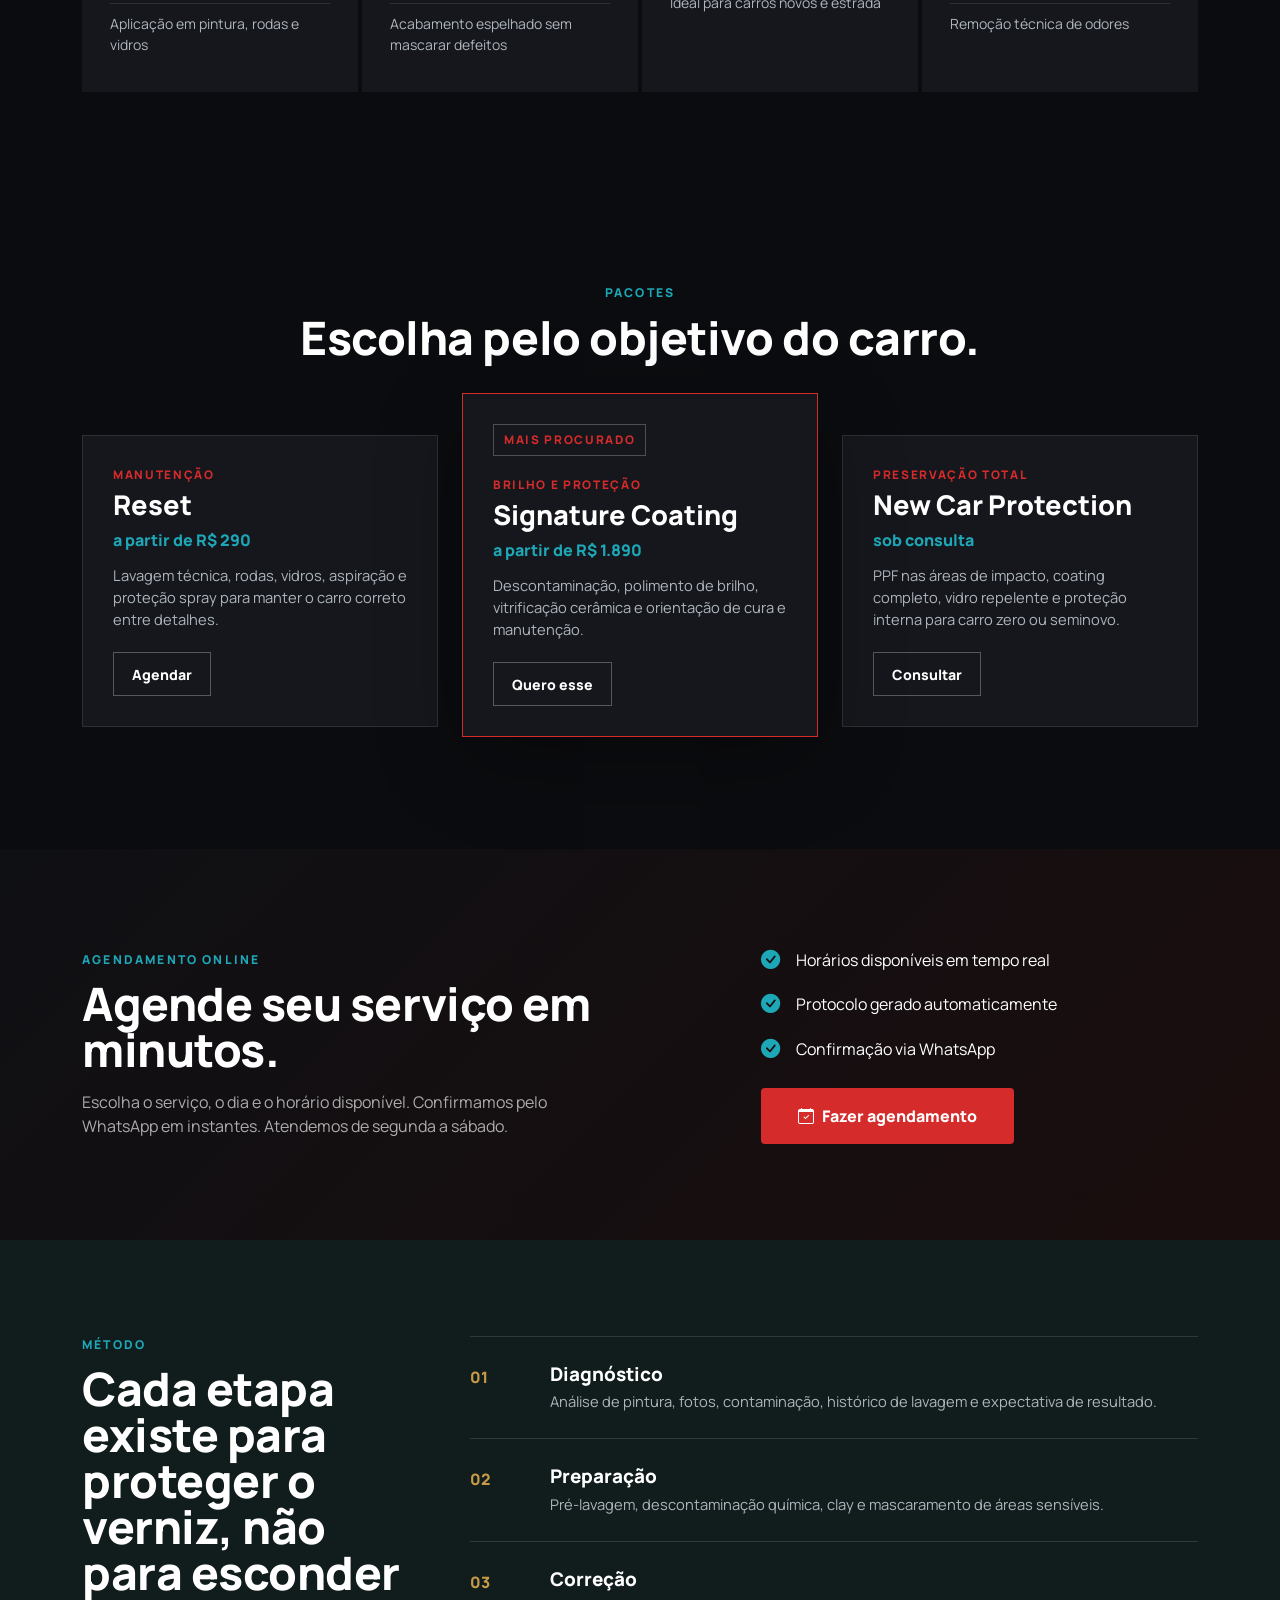
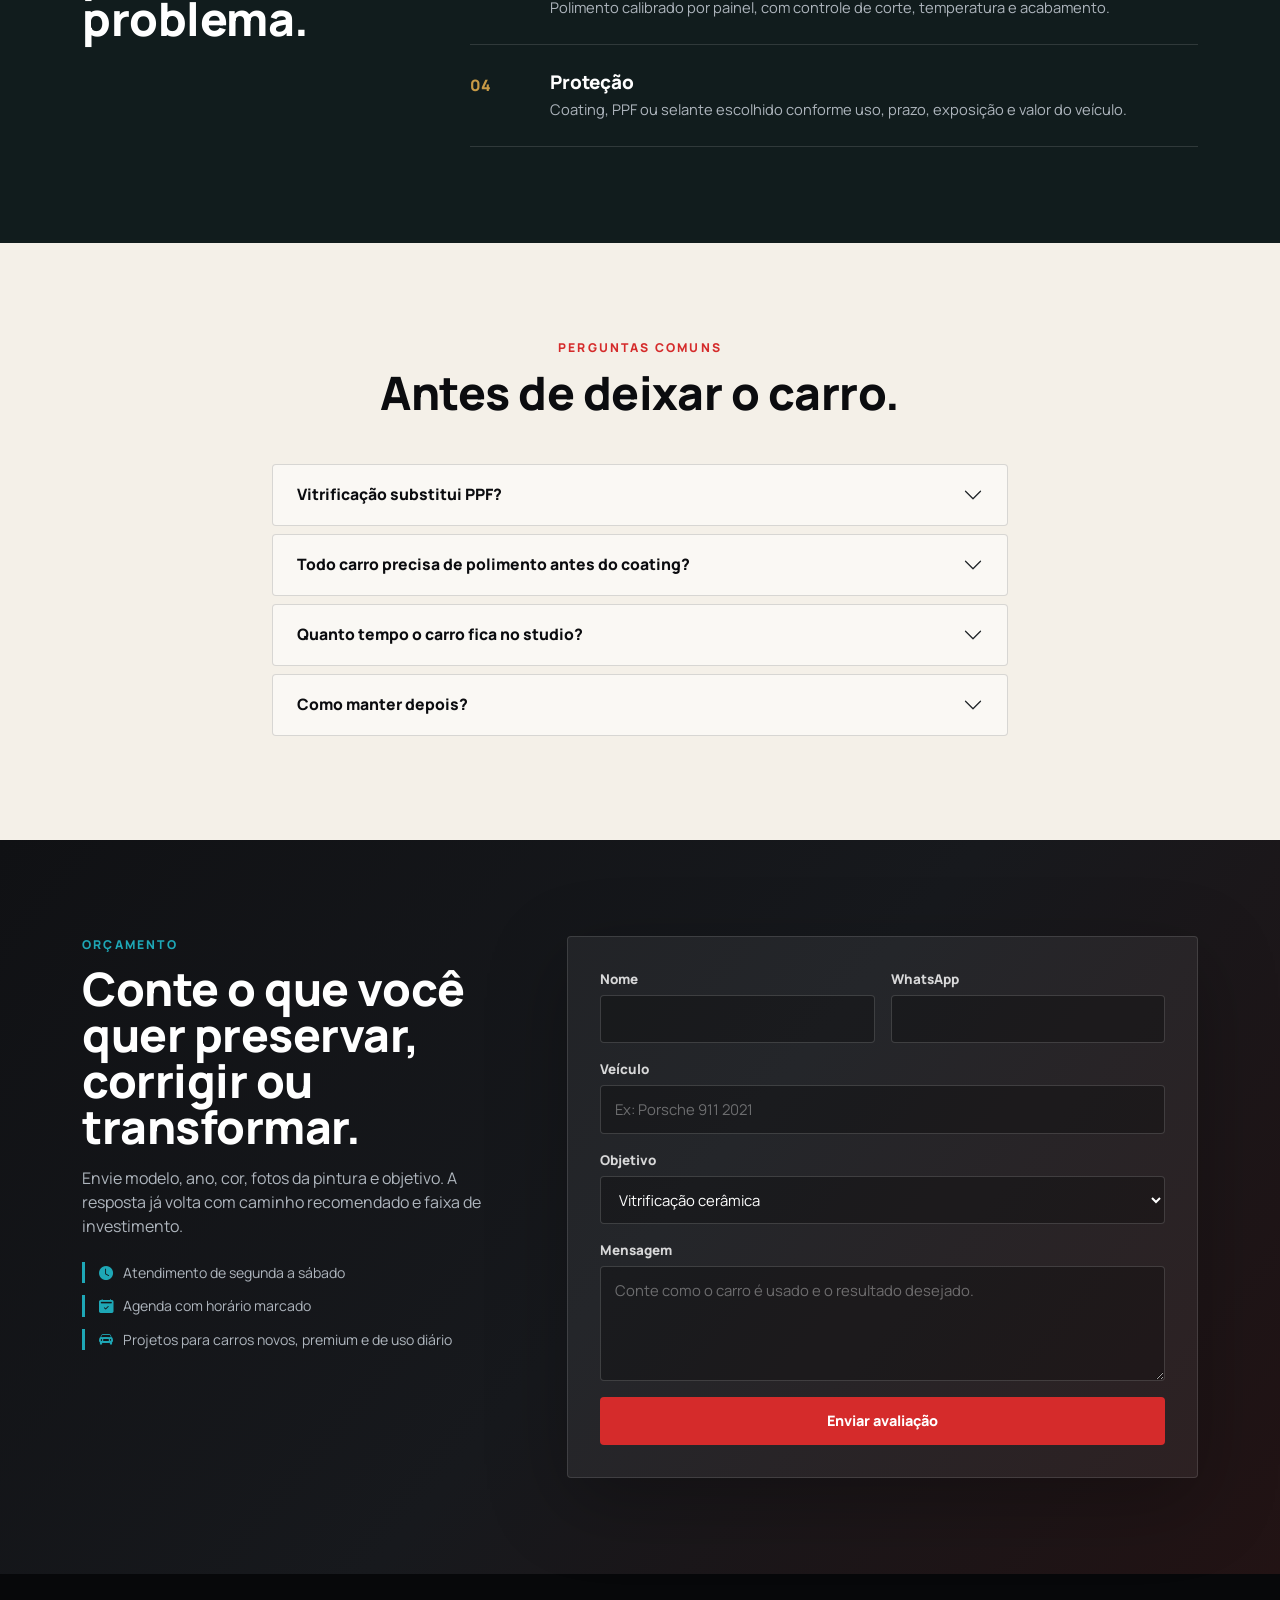
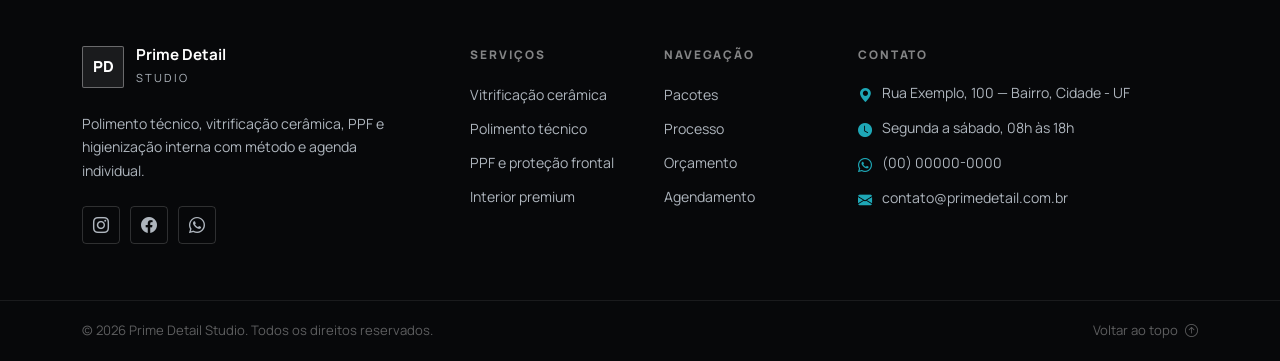
==== commit c5b13ffa: "up" ====
--- a/index.html
+++ b/index.html
@@ -429,16 +429,87 @@
     </main>
 
     <footer class="pd-footer">
-      <div class="container-xl">
-        <div class="row align-items-center py-2">
-          <div class="col-md-8 mb-3 mb-md-0">
-            <strong class="d-block mb-1">Prime Detail Studio</strong>
-            <span class="text-muted">Estética automotiva premium, proteção de pintura e acabamento técnico.</span>
-          </div>
-          <div class="col-md-4 text-md-end">
-            <a href="#top" class="text-muted text-decoration-none">
-              Voltar ao topo <i class="bi bi-arrow-up-circle ms-1"></i>
-            </a>
+      <div class="pd-footer-main">
+        <div class="container-xl">
+          <div class="row g-5">
+
+            <!-- Brand -->
+            <div class="col-lg-4">
+              <a class="pd-brand text-decoration-none mb-4 d-inline-flex" href="#top">
+                <span class="brand-mark">PD</span>
+                <span class="brand-text">
+                  <strong>Prime Detail</strong>
+                  <small>Studio</small>
+                </span>
+              </a>
+              <p class="pd-footer-tagline">Polimento técnico, vitrificação cerâmica, PPF e higienização interna com método e agenda individual.</p>
+              <div class="pd-footer-social">
+                <a href="#" aria-label="Instagram"><i class="bi bi-instagram"></i></a>
+                <a href="#" aria-label="Facebook"><i class="bi bi-facebook"></i></a>
+                <a href="https://wa.me/5500000000000" aria-label="WhatsApp" target="_blank" rel="noopener noreferrer"><i class="bi bi-whatsapp"></i></a>
+              </div>
+            </div>
+
+            <!-- Serviços -->
+            <div class="col-6 col-lg-2">
+              <p class="pd-footer-heading">Serviços</p>
+              <ul class="pd-footer-list">
+                <li><a href="#servicos">Vitrificação cerâmica</a></li>
+                <li><a href="#servicos">Polimento técnico</a></li>
+                <li><a href="#servicos">PPF e proteção frontal</a></li>
+                <li><a href="#servicos">Interior premium</a></li>
+              </ul>
+            </div>
+
+            <!-- Navegação -->
+            <div class="col-6 col-lg-2">
+              <p class="pd-footer-heading">Navegação</p>
+              <ul class="pd-footer-list">
+                <li><a href="#pacotes">Pacotes</a></li>
+                <li><a href="#processo">Processo</a></li>
+                <li><a href="#contato">Orçamento</a></li>
+                <li><a href="agendamento.html">Agendamento</a></li>
+              </ul>
+            </div>
+
+            <!-- Contato -->
+            <div class="col-lg-4">
+              <p class="pd-footer-heading">Contato</p>
+              <ul class="pd-footer-contact">
+                <li>
+                  <i class="bi bi-geo-alt-fill"></i>
+                  <span>Rua Exemplo, 100 — Bairro, Cidade - UF</span>
+                </li>
+                <li>
+                  <i class="bi bi-clock-fill"></i>
+                  <span>Segunda a sábado, 08h às 18h</span>
+                </li>
+                <li>
+                  <i class="bi bi-whatsapp"></i>
+                  <a href="https://wa.me/5500000000000" target="_blank" rel="noopener noreferrer">(00) 00000-0000</a>
+                </li>
+                <li>
+                  <i class="bi bi-envelope-fill"></i>
+                  <a href="mailto:contato@primedetail.com.br">contato@primedetail.com.br</a>
+                </li>
+              </ul>
+            </div>
+
+          </div>
+        </div>
+      </div>
+
+      <div class="pd-footer-bottom">
+        <div class="container-xl">
+          <div class="row align-items-center">
+            <div class="col-md-8 mb-2 mb-md-0">
+              <span>&copy; 2026 Prime Detail Studio. Todos os direitos reservados.</span>
+            </div>
+            <div class="col-md-4 text-md-end">
+              <a href="#top" class="pd-footer-top-link">
+                Voltar ao topo <i class="bi bi-arrow-up-circle ms-1"></i>
+              </a>
+            </div>
           </div>
         </div>
       </div>
